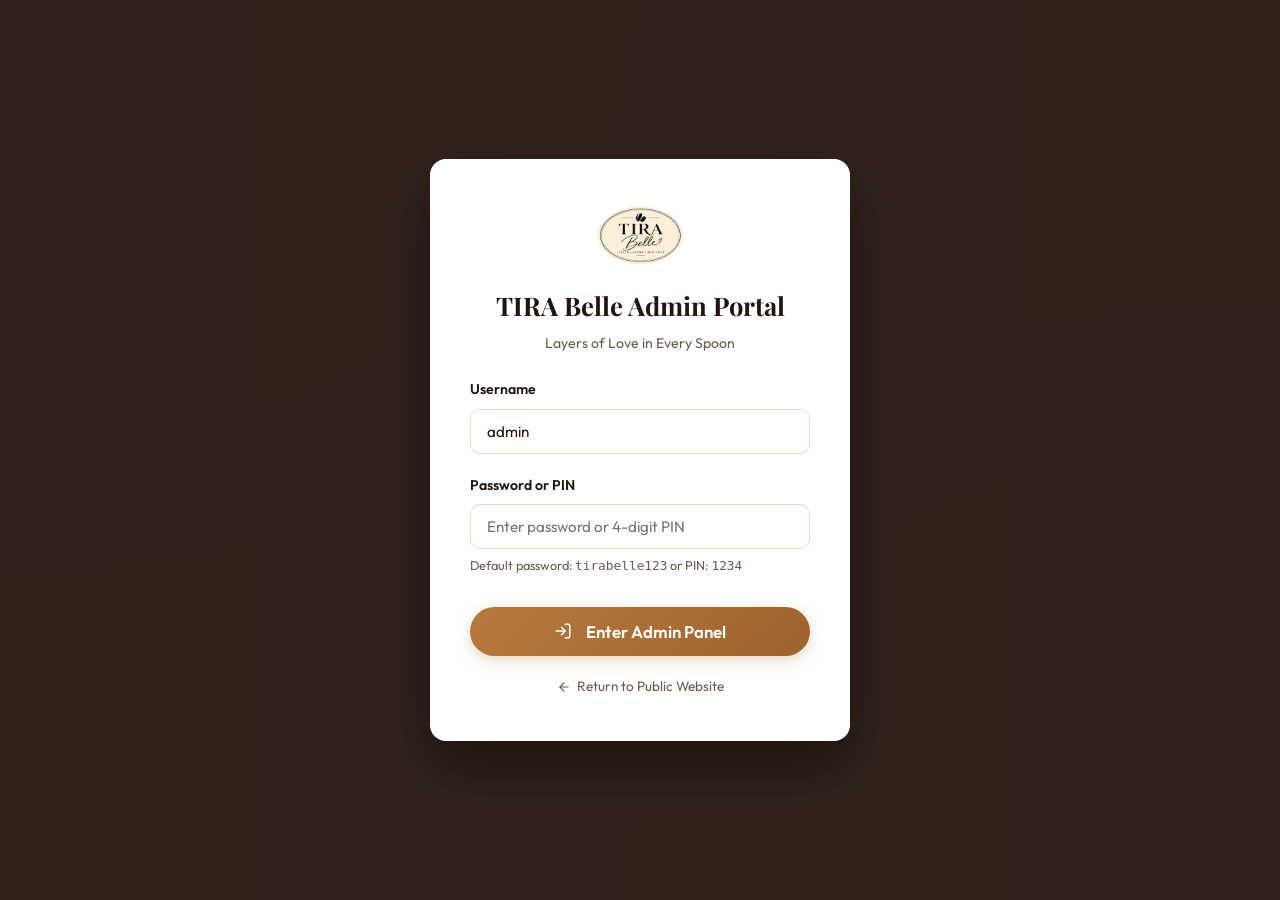
==== admin.html @ 23954e2d "feat: add Clear button to POS page with confirmation and Clear button to Loyalty Tracker" ====
<!DOCTYPE html>
<html lang="en">
<head>
    <meta charset="UTF-8">
    <meta name="viewport" content="width=device-width, initial-scale=1.0">
    <title>Admin Panel | TIRA Belle Sales & Loyalty Management</title>
    <meta name="description" content="TIRA Belle Admin Dashboard for Sales Management, Product Catalog, Customer Records, and Loyalty Rewards.">
    <meta name="robots" content="noindex, nofollow">
    <link rel="icon" type="image/png" href="assets/tira-belle-logo.png">
    <link rel="apple-touch-icon" href="assets/icon-192.png">
    <link rel="manifest" href="manifest.json">
    <meta name="theme-color" content="#24140e">
    <meta name="apple-mobile-web-app-capable" content="yes">
    <meta name="apple-mobile-web-app-status-bar-style" content="black-translucent">
    <meta name="apple-mobile-web-app-title" content="TIRA Belle Admin">
    <link rel="stylesheet" href="css/style.css">
    <style>
        /* Admin specific custom helpers */
        .login-overlay {
            position: fixed;
            top: 0; left: 0; right: 0; bottom: 0;
            background: rgba(36, 20, 14, 0.94);
            z-index: 2000;
            display: flex;
            align-items: center;
            justify-content: center;
            padding: 20px;
        }
        .login-box {
            background: #fff;
            border-radius: var(--radius-lg);
            padding: 40px;
            width: 100%;
            max-width: 420px;
            box-shadow: 0 25px 60px rgba(0,0,0,0.4);
            text-align: center;
        }
        .login-logo {
            height: 70px;
            margin: 0 auto 16px;
        }
        .pos-cart-badge {
            background: var(--color-caramel);
            color: #fff;
            padding: 2px 8px;
            border-radius: var(--radius-pill);
            font-size: 0.75rem;
            margin-left: 6px;
        }
    </style>
</head>
<body>

    <!-- Admin Authentication Gate -->
    <div id="adminLoginModal" class="login-overlay">
        <div class="login-box">
            <img src="assets/tira-belle-logo.png" alt="TIRA Belle" class="login-logo" data-brand="logo" id="adminLoginLogo">
            <h2 style="font-family: var(--font-heading); color: var(--color-espresso); font-size: 1.6rem; margin-bottom: 6px;">
                <span data-brand="name">TIRA Belle</span> Admin Portal
            </h2>
            <p style="color: var(--color-text-muted); font-size: 0.88rem; margin-bottom: 24px;" data-brand="slogan">
                Secure sales, products, and loyalty administration
            </p>

            <form id="loginForm" onsubmit="event.preventDefault(); window.handleAdminLogin();">
                <div class="form-group" style="text-align: left;">
                    <label class="form-label" for="loginUsername">Username</label>
                    <input type="text" id="loginUsername" class="form-input" value="admin" required autocomplete="username">
                </div>
                <div class="form-group" style="text-align: left;">
                    <label class="form-label" for="loginPassword">Password or PIN</label>
                    <input type="password" id="loginPassword" class="form-input" placeholder="Enter password or 4-digit PIN" required autocomplete="current-password">
                    <div class="form-help">Default password: <code>tirabelle123</code> or PIN: <code>1234</code></div>
                </div>
                <button type="submit" class="btn btn-caramel btn-lg" style="width: 100%; margin-top: 10px;">
                    <i data-lucide="log-in" data-size="18"></i>
                    <span>Enter Admin Panel</span>
                </button>
            </form>
            <div style="margin-top: 20px;">
                <a href="index.html" style="font-size: 0.85rem; color: var(--color-text-muted); display: inline-flex; align-items: center; gap: 6px;">
                    <i data-lucide="arrow-left" data-size="14"></i>
                    <span>Return to Public Website</span>
                </a>
            </div>
        </div>
    </div>

    <!-- Main Admin Layout (Revealed upon authentication) -->
    <div class="admin-mobile-header" id="adminMobileHeader" style="display: none;">
        <div style="display: flex; align-items: center; gap: 10px;">
            <img src="assets/tira-belle-logo.png" alt="TIRA Belle" style="height: 32px;" data-brand="logo" id="adminMobileLogo">
            <span class="brand-title"><span data-brand="name">TIRA Belle</span> Admin</span>
        </div>
        <button type="button" class="btn btn-outline btn-sm" id="adminSidebarToggle" onclick="toggleAdminMobileNav()" aria-label="Toggle navigation menu" style="color: #fff; border-color: rgba(255,255,255,0.3);">
            <i data-lucide="menu" data-size="18"></i>
            <span>Menu</span>
        </button>
    </div>
    <div class="admin-sidebar-backdrop" id="adminSidebarBackdrop" onclick="closeAdminMobileNav()"></div>

    <div class="admin-layout" id="adminMainLayout" style="display: none;">

        <!-- Sidebar Navigation -->
        <aside class="admin-sidebar" id="adminSidebar">
            <div class="admin-brand">
                <div class="admin-brand-main">
                    <img src="assets/tira-belle-logo.png" alt="TIRA Belle Logo" class="admin-brand-logo" data-brand="logo" id="adminSidebarLogo">
                    <div class="admin-brand-info">
                        <h2 data-brand="name" id="adminSidebarBizName">TIRA Belle</h2>
                        <span>Admin Control</span>
                    </div>
                </div>
                <button type="button" class="sidebar-collapse-btn" id="sidebarCollapseBtn" onclick="toggleSidebarCollapse()" title="Collapse Sidebar" aria-label="Toggle compact sidebar">
                    <i data-lucide="chevron-left" data-size="16"></i>
                </button>
            </div>

            <nav class="admin-nav">
                <button class="admin-nav-item active" onclick="switchAdminSection('dashboard')" title="Dashboard" data-title="Dashboard">
                    <i data-lucide="layout-dashboard" class="nav-icon"></i>
                    <span>Dashboard</span>
                </button>
                <button class="admin-nav-item" onclick="switchAdminSection('pos')" title="New Sale (POS)" data-title="New Sale (POS)">
                    <i data-lucide="shopping-cart" class="nav-icon"></i>
                    <span>New Sale (POS)</span>
                </button>
                <button class="admin-nav-item" onclick="switchAdminSection('products')" title="Products" data-title="Products">
                    <i data-lucide="package" class="nav-icon"></i>
                    <span>Products</span>
                </button>
                <button class="admin-nav-item" onclick="switchAdminSection('customers')" title="Customer Details" data-title="Customer Details">
                    <i data-lucide="users" class="nav-icon"></i>
                    <span>Customer Details</span>
                </button>
                <button class="admin-nav-item" onclick="switchAdminSection('loyalty')" title="Loyalty Tracker" data-title="Loyalty Tracker">
                    <i data-lucide="award" class="nav-icon"></i>
                    <span>Loyalty Tracker</span>
                </button>
                <button class="admin-nav-item" onclick="switchAdminSection('qr')" title="Counter Standee" data-title="Counter Standee">
                    <i data-lucide="qr-code" class="nav-icon"></i>
                    <span>Counter Standee</span>
                </button>
                <button class="admin-nav-item" onclick="switchAdminSection('settings')" title="Settings" data-title="Settings">
                    <i data-lucide="settings" class="nav-icon"></i>
                    <span>Settings</span>
                </button>
            </nav>

            <div class="admin-sidebar-footer">
                <a href="index.html" target="_blank" class="admin-nav-item" style="font-size: 0.85rem;" title="View Storefront" data-title="View Storefront">
                    <i data-lucide="external-link" class="nav-icon"></i>
                    <span>View Storefront</span>
                </a>
                <button class="admin-nav-item" onclick="logoutAdmin()" style="color: #e74c3c;" title="Sign Out" data-title="Sign Out">
                    <i data-lucide="log-out" class="nav-icon"></i>
                    <span>Sign Out</span>
                </button>
            </div>
        </aside>

        <!-- Main Content Area -->
        <main class="admin-main">

            <!-- SECTION 1: DASHBOARD -->
            <section id="sec-dashboard" class="admin-section active">
                <div class="admin-topbar">
                    <div>
                        <h1 class="admin-page-title">Daily Sales & Performance</h1>
                        <p class="admin-page-subtitle">Real-time revenue, product-wise sales, and loyalty redemptions</p>
                    </div>
                    <div class="admin-top-actions">
                        <select id="dashboardDateFilter" class="form-select" onchange="loadDashboardMetrics()" style="width: auto;">
                            <option value="today">Today's Sales</option>
                            <option value="yesterday">Yesterday</option>
                            <option value="all">All Time Sales</option>
                        </select>
                        <button class="btn btn-caramel btn-sm" onclick="switchAdminSection('pos')">
                            <i data-lucide="plus" data-size="16"></i>
                            <span>Record New Sale</span>
                        </button>
                    </div>
                </div>

                <!-- Metrics Grid -->
                <div class="metrics-grid">
                    <div class="metric-card">
                        <div class="metric-header">
                            <span class="metric-title">Total Sales Revenue</span>
                            <span class="metric-icon"><i data-lucide="chart-no-axes-combined" data-size="20"></i></span>
                        </div>
                        <div class="metric-value" id="dashTotalRevenue">₹0</div>
                        <div class="metric-sub" id="dashTxnCount">0 completed transactions</div>
                    </div>

                    <div class="metric-card cash">
                        <div class="metric-header">
                            <span class="metric-title">Cash Collection</span>
                            <span class="metric-icon"><i data-lucide="banknote" data-size="20"></i></span>
                        </div>
                        <div class="metric-value" id="dashCashCollection">₹0</div>
                        <div class="metric-sub">Physical cash in drawer</div>
                    </div>

                    <div class="metric-card online">
                        <div class="metric-header">
                            <span class="metric-title">Online Collection</span>
                            <span class="metric-icon"><i data-lucide="credit-card" data-size="20"></i></span>
                        </div>
                        <div class="metric-value" id="dashOnlineCollection">₹0</div>
                        <div class="metric-sub">UPI, QR & Card payments</div>
                    </div>

                    <div class="metric-card">
                        <div class="metric-header">
                            <span class="metric-title">Total Cups Sold</span>
                            <span class="metric-icon"><i data-lucide="coffee" data-size="20"></i></span>
                        </div>
                        <div class="metric-value" id="dashTotalPaidCups">0</div>
                        <div class="metric-sub">Eligible paid tiramisu cups</div>
                    </div>

                    <div class="metric-card rewards">
                        <div class="metric-header">
                            <span class="metric-title">Rewards Claimed</span>
                            <span class="metric-icon"><i data-lucide="gift" data-size="20"></i></span>
                        </div>
                        <div class="metric-value" id="dashRewardsClaimed">0</div>
                        <div class="metric-sub">Free 150g cups redeemed</div>
                    </div>
                </div>

                <!-- Product-wise Sales Summary Card -->
                <div class="card">
                    <div class="card-title">
                        <span>Product-Wise Sales Quantities & Revenue</span>
                        <span class="counter-tag" id="dashProductSummaryTag">Today</span>
                    </div>
                    <div class="table-responsive">
                        <table class="data-table">
                            <thead>
                                <tr>
                                    <th>Product Name</th>
                                    <th>Cup Size</th>
                                    <th>Unit Price</th>
                                    <th>Cups Sold</th>
                                    <th>Total Revenue</th>
                                </tr>
                            </thead>
                            <tbody id="dashProductSummaryTbody">
                                <!-- Populated dynamically -->
                            </tbody>
                        </table>
                    </div>
                </div>

                <!-- Recent Transactions Card -->
                <div class="card">
                    <div class="card-title">
                        <span>Recent Sales Transactions</span>
                        <button class="btn btn-outline btn-sm" onclick="switchAdminSection('customers')">
                            <span>View All Transactions</span>
                            <i data-lucide="arrow-right" data-size="14"></i>
                        </button>
                    </div>
                    <div class="table-responsive">
                        <table class="data-table">
                            <thead>
                                <tr>
                                    <th>Receipt ID</th>
                                    <th>Date & Time</th>
                                    <th>Customer</th>
                                    <th>Items Purchased</th>
                                    <th>Paid Cups</th>
                                    <th>Amount</th>
                                    <th>Payment</th>
                                    <th>Actions</th>
                                </tr>
                            </thead>
                            <tbody id="dashRecentSalesTbody">
                                <!-- Populated dynamically -->
                            </tbody>
                        </table>
                    </div>
                </div>
            </section>

            <!-- SECTION 2: POS / RECORD SALE -->
            <section id="sec-pos" class="admin-section">
                <div class="admin-topbar">
                    <div>
                        <h1 class="admin-page-title">Point of Sale (POS Register)</h1>
                        <p class="admin-page-subtitle">Select products, enter customer details, and save the sale</p>
                    </div>
                    <button class="btn btn-outline btn-sm" onclick="resetNewSale()" title="Clear all cart items and customer details">
                        <i data-lucide="rotate-ccw" data-size="14"></i>
                        <span>Clear Sale</span>
                    </button>
                </div>

                <div class="pos-grid">
                    <!-- Products Catalog Grid -->
                    <div>
                        <h3 style="font-family: var(--font-heading); font-size: 1.25rem; color: var(--color-espresso); margin-bottom: 14px;">
                            Select Tiramisu Cups
                        </h3>
                        <div class="pos-catalog" id="posProductCatalog">
                            <!-- Populated with active products -->
                        </div>
                    </div>

                    <!-- Cart and Checkout Panel -->
                    <div class="pos-cart-panel">
                        <h3 style="font-family: var(--font-heading); font-size: 1.25rem; color: var(--color-espresso); margin-bottom: 16px; display: flex; align-items: center; justify-content: space-between;">
                            <span>Current Order</span>
                            <div style="display: flex; align-items: center; gap: 8px;">
                                <span class="pos-cart-badge" id="cartBadgeCount">0 items</span>
                                <button type="button" class="btn btn-outline btn-sm" id="btnPosResetSaleHeader" onclick="resetNewSale()" title="Clear sale and reset all fields" style="padding: 3px 8px; font-size: 0.78rem; height: auto;">
                                    <i data-lucide="rotate-ccw" data-size="12"></i>
                                    <span>Clear</span>
                                </button>
                            </div>
                        </h3>

                        <!-- Cart Items List -->
                        <div class="cart-items-list" id="cartItemsList">
                            <div style="text-align: center; padding: 30px 10px; color: var(--color-text-muted); font-size: 0.9rem;">
                                <i data-lucide="shopping-cart" data-size="32" style="margin-bottom: 8px; color: var(--color-caramel);"></i>
                                <div>Cart is empty. Select products on the left to start an order.</div>
                            </div>
                        </div>

                        <!-- Cart Totals -->
                        <div class="cart-total-box">
                            <div class="cart-total-row">
                                <span>Subtotal</span>
                                <span id="cartSubtotal">₹0</span>
                            </div>
                            <div class="cart-total-row">
                                <span>Eligible Paid Cups</span>
                                <span id="cartEligibleCups">0 cups</span>
                            </div>
                            <div class="cart-total-row grand">
                                <span>Total Payable</span>
                                <span id="cartGrandTotal">₹0</span>
                            </div>
                        </div>

                        <!-- Customer Details Input -->
                        <div class="form-group customer-suggest-wrapper">
                            <label class="form-label" for="posCustomerPhone">Customer Phone Number <span style="color: #e74c3c;">*</span></label>
                            <input type="tel" id="posCustomerPhone" class="form-input" placeholder="e.g. 9876543210" oninput="handlePosPhoneInput(this.value)">
                            <div class="form-help">Primary identifier used to track loyalty points automatically</div>
                            
                            <!-- Returning customer quick dropdown -->
                            <div id="posCustomerSuggestions" class="customer-suggest-dropdown"></div>
                        </div>

                        <div class="form-group">
                            <label class="form-label" for="posCustomerName">Customer Name (Optional)</label>
                            <input type="text" id="posCustomerName" class="form-input" placeholder="e.g. Jay">
                        </div>

                        <!-- Smart Loyalty Alert Banner -->
                        <div id="posLoyaltyAlert" class="pos-loyalty-banner">
                            <div style="display: flex; align-items: center; gap: 10px; margin-bottom: 8px;">
                                <i data-lucide="award" data-size="22" style="color: #b7793d;"></i>
                                <div>
                                    <strong style="color: #935116; font-size: 0.92rem;" id="posLoyaltyAlertTitle">Loyalty Reward Eligible!</strong>
                                    <div style="font-size: 0.82rem; color: #784212;" id="posLoyaltyAlertDesc">Customer has 5 stamps and can claim 1 Free 150g Cup.</div>
                                </div>
                            </div>
                            <label style="display: flex; align-items: center; gap: 8px; font-size: 0.88rem; font-weight: 700; color: #27ae60; cursor: pointer;">
                                <input type="checkbox" id="posRedeemRewardCheckbox" onchange="toggleRewardInOrder(this.checked)">
                                <span>Redeem 1 Free 150g Tiramisu with this order (₹0)</span>
                            </label>
                        </div>

                        <!-- Payment Mode Selector -->
                        <div class="form-group">
                            <label class="form-label">Payment Mode <span style="color: #e74c3c;">*</span></label>
                            <div class="payment-selector">
                                <div class="payment-option active" id="payModeCash" onclick="setPosPaymentMode('Cash')">
                                    <i data-lucide="banknote" data-size="18"></i>
                                    <span>Cash</span>
                                </div>
                                <div class="payment-option" id="payModeOnline" onclick="setPosPaymentMode('Online')">
                                    <i data-lucide="qr-code" data-size="18"></i>
                                    <span>Online (UPI / QR)</span>
                                </div>
                            </div>
                        </div>

                        <div class="form-group">
                            <label class="form-label" for="posSaleNotes">Order Notes (Optional)</label>
                            <input type="text" id="posSaleNotes" class="form-input" placeholder="e.g. Extra cocoa, birthday gift">
                        </div>

                        <div style="display: flex; gap: 10px; margin-top: 10px;">
                            <button type="button" class="btn btn-outline" style="flex: 1;" onclick="resetNewSale()" title="Clear cart and customer details">
                                <i data-lucide="rotate-ccw" data-size="16"></i>
                                <span>Clear</span>
                            </button>
                            <button class="btn btn-caramel btn-lg" style="flex: 2.5;" onclick="submitPosSale()" id="btnSaveSale">
                                <i data-lucide="circle-check" data-size="18"></i>
                                <span>Save Sale & Generate Receipt</span>
                            </button>
                        </div>
                    </div>
                </div>
            </section>

            <!-- SECTION 3: PRODUCT MANAGEMENT -->
            <section id="sec-products" class="admin-section">
                <div class="admin-topbar">
                    <div>
                        <h1 class="admin-page-title">Product Catalog Management</h1>
                        <p class="admin-page-subtitle">Add, edit, adjust prices, and toggle products on the public website</p>
                    </div>
                    <button class="btn btn-caramel btn-sm" onclick="openProductModal()">
                        <i data-lucide="plus" data-size="16"></i>
                        <span>Add New Product</span>
                    </button>
                </div>

                <div class="card">
                    <div class="table-responsive">
                        <table class="data-table">
                            <thead>
                                <tr>
                                    <th>Image</th>
                                    <th>Product Name</th>
                                    <th>Weight</th>
                                    <th>Price (₹)</th>
                                    <th>Counts Towards Loyalty</th>
                                    <th>Status</th>
                                    <th>Actions</th>
                                </tr>
                            </thead>
                            <tbody id="adminProductsTableTbody">
                                <!-- Populated dynamically -->
                            </tbody>
                        </table>
                    </div>
                </div>
            </section>

            <!-- SECTION 4: CUSTOMER DETAILS -->
            <section id="sec-customers" class="admin-section">
                <div class="admin-topbar">
                    <div>
                        <h1 class="admin-page-title">Customer Records & Purchase Histories</h1>
                        <p class="admin-page-subtitle">View all registered customers, lifetime spend, visits, and transaction logs</p>
                    </div>
                    <div class="admin-top-actions">
                        <input type="text" id="customerSearchInput" class="form-input" placeholder="Search by name or phone..." style="width: 260px;" oninput="renderCustomersTable()">
                        <button class="btn btn-outline btn-sm" onclick="exportCustomersCSV()">
                            <i data-lucide="download" data-size="16"></i>
                            <span>Export CSV</span>
                        </button>
                    </div>
                </div>

                <!-- Customer Filter Toolbar -->
                <div class="customer-filter-bar" id="customerFilterBar">
                    <span class="customer-filter-label">
                        <i data-lucide="filter" data-size="14"></i>
                        <span>Filter By:</span>
                    </span>
                    <div class="filter-chip-group">
                        <button type="button" class="filter-chip active" id="chipFilterAll" onclick="setCustomerFilter('all')">
                            <span>All Customers</span>
                            <span class="chip-badge" id="countFilterAll">0</span>
                        </button>
                        <button type="button" class="filter-chip" id="chipFilterCash" onclick="setCustomerFilter('cash')">
                            <i data-lucide="banknote" data-size="14"></i>
                            <span>Cash</span>
                            <span class="chip-badge" id="countFilterCash">0</span>
                        </button>
                        <button type="button" class="filter-chip" id="chipFilterOnline" onclick="setCustomerFilter('online')">
                            <i data-lucide="qr-code" data-size="14"></i>
                            <span>Online</span>
                            <span class="chip-badge" id="countFilterOnline">0</span>
                        </button>
                        <button type="button" class="filter-chip" id="chipFilter150g" onclick="setCustomerFilter('150g')">
                            <i data-lucide="coffee" data-size="14"></i>
                            <span>150 g</span>
                            <span class="chip-badge" id="countFilter150g">0</span>
                        </button>
                        <button type="button" class="filter-chip" id="chipFilter350g" onclick="setCustomerFilter('350g')">
                            <i data-lucide="layers" data-size="14"></i>
                            <span>350 g</span>
                            <span class="chip-badge" id="countFilter350g">0</span>
                        </button>
                        <button type="button" class="filter-chip" id="chipFilterClaimed" onclick="setCustomerFilter('claimed')">
                            <i data-lucide="gift" data-size="14"></i>
                            <span>Offer Claimed</span>
                            <span class="chip-badge" id="countFilterClaimed">0</span>
                        </button>
                    </div>
                    <button type="button" class="filter-chip-reset" id="resetCustomerFilterBtn" onclick="setCustomerFilter('all')" style="display: none;">
                        <i data-lucide="rotate-ccw" data-size="12"></i>
                        <span>Reset Filters</span>
                    </button>
                </div>

                <div class="card">
                    <div class="table-responsive">
                        <table class="data-table">
                            <thead>
                                <tr>
                                    <th>Customer Name</th>
                                    <th>Phone Number</th>
                                    <th>Total Cups</th>
                                    <th>Purchases</th>
                                    <th>Total Spent</th>
                                    <th>Loyalty Progress</th>
                                    <th>Rewards Claimed</th>
                                    <th>Actions</th>
                                </tr>
                            </thead>
                            <tbody id="adminCustomersTableTbody">
                                <!-- Populated dynamically -->
                            </tbody>
                        </table>
                    </div>
                </div>
            </section>

            <!-- SECTION 5: CUSTOMER LOYALTY TRACKER (ADMIN) -->
            <section id="sec-loyalty" class="admin-section">
                <div class="admin-topbar">
                    <div>
                        <h1 class="admin-page-title">Customer Loyalty & Reward Redemption</h1>
                        <p class="admin-page-subtitle">Check customer stamps and record free 150g tiramisu redemptions</p>
                    </div>
                </div>

                <div class="card">
                    <h3 style="font-family: var(--font-heading); margin-bottom: 16px;">Search Customer Loyalty</h3>
                    <div style="display: flex; gap: 12px; max-width: 600px; margin-bottom: 24px;">
                        <input type="text" id="adminLoyaltySearchInput" class="form-input" placeholder="Enter customer phone or name (e.g. 9876543210 or Jay)" onkeydown="if(event.key==='Enter') adminTrackLoyalty()">
                        <button class="btn btn-caramel" onclick="adminTrackLoyalty()">
                            <i data-lucide="search" data-size="16"></i>
                            <span>Track</span>
                        </button>
                        <button type="button" class="btn btn-outline" id="adminLoyaltyClearBtn" onclick="adminClearLoyaltyTracker()" title="Clear search and results">
                            <i data-lucide="rotate-ccw" data-size="16"></i>
                            <span>Clear</span>
                        </button>
                    </div>

                    <!-- Admin Loyalty Result Card -->
                    <div id="adminLoyaltyResult" style="display: none; background: var(--color-bg); border-radius: var(--radius-md); padding: 24px; border: 1.5px solid var(--color-border);">
                        
                        <div style="display: flex; justify-content: space-between; align-items: flex-start; flex-wrap: wrap; gap: 16px; margin-bottom: 20px;">
                            <div>
                                <h2 style="font-family: var(--font-heading); color: var(--color-espresso); font-size: 1.6rem;" id="admResCustName">Jay</h2>
                                <div style="color: var(--color-text-muted); font-size: 0.95rem;" id="admResCustPhone">Phone: 9876543210</div>
                            </div>
                            <div id="admResRedeemAction">
                                <!-- Dynamic Redeem Button -->
                            </div>
                        </div>

                        <!-- Status Alert Box -->
                        <div id="admResStatusBox" class="loyalty-status-banner" style="margin-bottom: 20px;">
                            <div class="status-icon-box" id="admResIcon"><i data-lucide="coffee"></i></div>
                            <div class="status-details">
                                <h3 id="admResTitle">Status</h3>
                                <p id="admResDesc">Description</p>
                            </div>
                        </div>

                        <!-- 5 Stamps Visual -->
                        <div class="stamp-grid-large" id="admResStampsGrid"></div>

                        <!-- Stats Row -->
                        <div class="stats-tiles" style="margin-bottom: 24px;">
                            <div class="stat-tile">
                                <div class="stat-tile-val" id="admResTotalCups">0</div>
                                <div class="stat-tile-label">Total Cups Bought</div>
                            </div>
                            <div class="stat-tile">
                                <div class="stat-tile-val" id="admResCompletedPurchases">0</div>
                                <div class="stat-tile-label">Completed Purchases</div>
                            </div>
                            <div class="stat-tile">
                                <div class="stat-tile-val" id="admResNeededCups">0</div>
                                <div class="stat-tile-label">Cups Needed</div>
                            </div>
                            <div class="stat-tile">
                                <div class="stat-tile-val" id="admResClaimedCount">0</div>
                                <div class="stat-tile-label">Total Rewards Claimed</div>
                            </div>
                        </div>

                        <!-- Redemption History Table -->
                        <div style="margin-top: 24px;">
                            <h4 style="font-size: 1rem; font-weight: 700; margin-bottom: 10px;">Reward Redemption History</h4>
                            <div id="admResRedemptionsList"></div>
                        </div>
                    </div>
                </div>

                <!-- Global Redemptions Audit Log -->
                <div class="card">
                    <div class="card-title">All Completed Loyalty Redemptions</div>
                    <div class="table-responsive">
                        <table class="data-table">
                            <thead>
                                <tr>
                                    <th>Redemption ID</th>
                                    <th>Date & Time</th>
                                    <th>Customer Name</th>
                                    <th>Customer Phone</th>
                                    <th>Reward Item</th>
                                    <th>Authorized Staff</th>
                                    <th>Notes</th>
                                </tr>
                            </thead>
                            <tbody id="adminAllRedemptionsTbody">
                                <!-- Populated dynamically -->
                            </tbody>
                        </table>
                    </div>
                </div>
            </section>

            <!-- SECTION 6: COUNTER QR STANDEE -->
            <section id="sec-qr" class="admin-section">
                <div class="admin-topbar">
                    <div>
                        <h1 class="admin-page-title">Counter Display & QR Code Standee</h1>
                        <p class="admin-page-subtitle">Print and place this standee at your billing counter for customers to track their rewards</p>
                    </div>
                    <button class="btn btn-caramel btn-sm" onclick="printStandee()">
                        <i data-lucide="printer" data-size="16"></i>
                        <span>Print Counter Standee</span>
                    </button>
                </div>

                <div class="standee-preview printable-area" id="standeePrintArea">
                    <img src="assets/tira-belle-logo.png" alt="TIRA Belle" class="standee-logo" data-brand="logo" id="standeeLogoImg">
                    <div class="standee-tagline" data-brand="tagline" id="standeeTaglineText">Little Layers • Big Love</div>
                    
                    <h2 class="standee-offer-title" id="standeeOfferTitle">
                        Buy 5 Tiramisu Cups,<br>Get 1 Free 150g Cup!
                    </h2>
                    <p class="standee-offer-sub" data-brand="slogan" id="standeeSloganText">
                        Handcrafted with Italian Mascarpone &amp; Belgian Cocoa
                    </p>

                    <!-- QR Code Target Canvas -->
                    <div class="standee-qr-box">
                        <div id="standeeQrContainer"></div>
                    </div>

                    <div class="standee-instructions">
                        <i data-lucide="smartphone" data-size="18"></i>
                        <span>Scan with phone camera to track your loyalty progress instantly!</span>
                    </div>
                    <div style="font-size: 0.8rem; color: var(--color-text-light);" id="standeeFooterContact" data-brand="contact-summary">
                        Counter Service: Yash Chauhan &amp; Tejas Chauhan • WhatsApp: 9373484198 / 8484870543
                    </div>
                </div>
            </section>

            <!-- SECTION 7: SETTINGS -->
            <section id="sec-settings" class="admin-section">
                <div class="admin-topbar">
                    <div>
                        <h1 class="admin-page-title">Store & Program Settings</h1>
                        <p class="admin-page-subtitle">Configure business details, loyalty threshold, credentials, and backups</p>
                    </div>
                </div>

                <div class="settings-grid">
                    <!-- Business Info -->
                    <div class="card">
                        <div class="card-title">Business Information &amp; Branding</div>
                        <form id="settingsBusinessForm" onsubmit="event.preventDefault(); saveBusinessSettings();">
                            
                            <!-- Business Logo Uploader & Preview -->
                            <div class="logo-setting-section" style="background: var(--color-bg); border: 1.5px dashed var(--color-border); border-radius: var(--radius-md); padding: 18px; margin-bottom: 22px;">
                                <label class="form-label" style="font-weight: 700; display: flex; align-items: center; gap: 8px;">
                                    <i data-lucide="image" data-size="16" style="color: var(--color-caramel);"></i>
                                    <span>Business Logo</span>
                                </label>
                                
                                <div style="display: flex; gap: 20px; align-items: center; flex-wrap: wrap;">
                                    <!-- Logo Preview Box -->
                                    <div style="width: 100px; height: 100px; border-radius: var(--radius-md); background: #fff; border: 1px solid var(--color-border); display: flex; align-items: center; justify-content: center; overflow: hidden; padding: 6px; box-shadow: 0 2px 8px rgba(0,0,0,0.06); flex-shrink: 0;">
                                        <img id="setLogoPreview" src="assets/tira-belle-logo.png" alt="Current Logo" style="max-width: 100%; max-height: 100%; object-fit: contain;">
                                    </div>

                                    <!-- Logo Controls -->
                                    <div style="flex: 1; min-width: 220px; display: flex; flex-direction: column; gap: 10px;">
                                        <div style="display: flex; gap: 10px; flex-wrap: wrap;">
                                            <label class="btn btn-primary btn-sm" style="cursor: pointer; display: inline-flex; align-items: center; gap: 6px;">
                                                <i data-lucide="upload" data-size="14"></i>
                                                <span>Upload Logo Image</span>
                                                <input type="file" id="setLogoFileInput" accept="image/*" style="display: none;" onchange="handleLogoFileSelect(this)">
                                            </label>
                                            <button type="button" class="btn btn-outline btn-sm" onclick="resetLogoToDefault()">
                                                <i data-lucide="rotate-ccw" data-size="14"></i>
                                                <span>Reset to Default</span>
                                            </button>
                                        </div>
                                        <div class="form-group" style="margin-bottom: 0;">
                                            <input type="text" id="setLogoUrl" class="form-input" placeholder="Or enter image URL / path (e.g. assets/tira-belle-logo.png)" oninput="handleLogoUrlInput(this.value)" style="font-size: 0.85rem;">
                                        </div>
                                        <div style="font-size: 0.78rem; color: var(--color-text-muted);">
                                            Supports PNG, JPG, WebP, SVG. Changes reflect across storefront, admin sidebar, standee, and receipts.
                                        </div>
                                    </div>
                                </div>
                            </div>

                            <!-- Business Identity Details -->
                            <div style="display: grid; grid-template-columns: 1fr 1fr; gap: 14px;">
                                <div class="form-group">
                                    <label class="form-label">Business Name <span style="color: #e74c3c;">*</span></label>
                                    <input type="text" id="setBusinessName" class="form-input" required>
                                </div>
                                <div class="form-group">
                                    <label class="form-label">Tagline</label>
                                    <input type="text" id="setTagline" class="form-input" placeholder="e.g. Little Layers • Big Love">
                                </div>
                            </div>

                            <div style="display: grid; grid-template-columns: 1fr 1fr; gap: 14px;">
                                <div class="form-group">
                                    <label class="form-label">Slogan / Flavor Descriptor</label>
                                    <input type="text" id="setSlogan" class="form-input" placeholder="e.g. Layers of Love in Every Spoon">
                                </div>
                                <div class="form-group">
                                    <label class="form-label">Owner / Chef Name(s)</label>
                                    <input type="text" id="setOwnerName" class="form-input" placeholder="e.g. Yash Chauhan &amp; Tejas Chauhan">
                                </div>
                            </div>

                            <div style="display: grid; grid-template-columns: 1fr 1fr; gap: 14px;">
                                <div class="form-group">
                                    <label class="form-label">Primary WhatsApp / Phone <span style="color: #e74c3c;">*</span></label>
                                    <input type="text" id="setPhone" class="form-input" required placeholder="e.g. 9373484198">
                                </div>
                                <div class="form-group">
                                    <label class="form-label">Secondary Contact Phone</label>
                                    <input type="text" id="setPhoneSecondary" class="form-input" placeholder="e.g. 8484870543">
                                </div>
                            </div>

                            <div style="display: grid; grid-template-columns: 1fr 1fr; gap: 14px;">
                                <div class="form-group">
                                    <label class="form-label">Email Address</label>
                                    <input type="email" id="setEmail" class="form-input" placeholder="e.g. tirabelle.desserts@gmail.com">
                                </div>
                                <div class="form-group">
                                    <label class="form-label">Instagram Handle</label>
                                    <input type="text" id="setInstagram" class="form-input" placeholder="e.g. @tirabelle">
                                </div>
                            </div>

                            <div class="form-group">
                                <label class="form-label">Physical Store / Counter Address</label>
                                <input type="text" id="setAddress" class="form-input" placeholder="e.g. Physical Dessert Studio &amp; Artisan Counter, Pune">
                            </div>

                            <div style="display: grid; grid-template-columns: 1.4fr 0.6fr; gap: 14px;">
                                <div class="form-group">
                                    <label class="form-label">UPI ID (for Payments &amp; Receipts)</label>
                                    <input type="text" id="setUpiId" class="form-input" placeholder="e.g. 9373484198@upi">
                                </div>
                                <div class="form-group">
                                    <label class="form-label">Currency Symbol</label>
                                    <input type="text" id="setCurrency" class="form-input" placeholder="₹" maxlength="5">
                                </div>
                            </div>

                            <button type="submit" class="btn btn-caramel" style="width: 100%; margin-top: 10px;">
                                <i data-lucide="save" data-size="16"></i>
                                <span>Save Business Information &amp; Logo</span>
                            </button>
                        </form>
                    </div>

                    <!-- Loyalty Program Rules & Security -->
                    <div>
                        <div class="card">
                            <div class="card-title">Loyalty Program Configuration</div>
                            <form id="settingsLoyaltyForm" onsubmit="event.preventDefault(); saveLoyaltySettings();">
                                <div class="form-group">
                                    <label class="form-label">Cups Needed for Free Reward (Threshold)</label>
                                    <input type="number" id="setLoyaltyThreshold" class="form-input" min="1" max="50" required>
                                    <div class="form-help" id="setLoyaltyRuleHelp">Current rule: 5 cups earns 1 free 150g tiramisu</div>
                                </div>
                                <div class="form-group">
                                    <label class="form-label">Free Reward Item Name</label>
                                    <input type="text" id="setRewardItemName" class="form-input" required>
                                </div>
                                <button type="submit" class="btn btn-caramel">
                                    <i data-lucide="save" data-size="16"></i>
                                    <span>Update Loyalty Rules</span>
                                </button>
                            </form>
                        </div>

                        <div class="card">
                            <div class="card-title">Admin Credentials</div>
                            <form id="settingsCredentialsForm" onsubmit="event.preventDefault(); saveCredentialsSettings();">
                                <div class="form-group">
                                    <label class="form-label">Admin Username</label>
                                    <input type="text" id="setAdminUser" class="form-input" required>
                                </div>
                                <div class="form-group">
                                    <label class="form-label">New Password</label>
                                    <input type="password" id="setAdminPass" class="form-input" placeholder="Leave blank to keep unchanged">
                                </div>
                                <div class="form-group">
                                    <label class="form-label">Quick 4-Digit PIN</label>
                                    <input type="text" id="setAdminPin" class="form-input" maxlength="6">
                                </div>
                                <button type="submit" class="btn btn-primary">
                                    <i data-lucide="shield-check" data-size="16"></i>
                                    <span>Update Credentials</span>
                                </button>
                            </form>
                        </div>
                    </div>
                </div>

                <!-- Backup & Reset Section -->
                <div class="card">
                    <div class="card-title">Database Backup & Data Management</div>
                    <p style="color: var(--color-text-muted); font-size: 0.9rem; margin-bottom: 20px;">
                        All data is securely stored in your local browser storage. You can download complete JSON backups or restore previous data anytime.
                    </p>
                    <div style="display: flex; gap: 14px; flex-wrap: wrap;">
                        <button class="btn btn-outline" onclick="downloadBackup()">
                            <i data-lucide="download" data-size="16"></i>
                            <span>Export Database Backup (JSON)</span>
                        </button>
                        <label class="btn btn-outline" style="cursor: pointer; display: inline-flex; align-items: center; gap: 8px;">
                            <i data-lucide="upload" data-size="16"></i>
                            <span>Restore from Backup (JSON)</span>
                            <input type="file" id="importBackupFile" accept=".json" style="display: none;" onchange="importBackup(this)">
                        </label>
                        <button class="btn btn-outline" style="color: #c0392b; border-color: #f5b7b1;" onclick="clearAllDataExceptProducts()">
                            <i data-lucide="trash-2" data-size="16"></i>
                            <span>Clear All Data (Keep 2 Products Only)</span>
                        </button>
                        <button class="btn btn-outline" onclick="resetDemoData()">
                            <i data-lucide="refresh-cw" data-size="16"></i>
                            <span>Load Demo Sample Data</span>
                        </button>
                    </div>
                </div>
            </section>

        </main>
    </div>

    <!-- Product Modal (Add/Edit) -->
    <div id="productModal" class="modal-overlay">
        <div class="modal-card">
            <div class="modal-header">
                <h3 class="modal-title" id="productModalTitle">Add New Product</h3>
                <button class="modal-close-btn" onclick="closeProductModal()" aria-label="Close modal">
                    <i data-lucide="x" data-size="20"></i>
                </button>
            </div>
            <form id="productForm" onsubmit="event.preventDefault(); saveProductSubmit();">
                <div class="modal-body">
                    <input type="hidden" id="prodEditId">
                    <div class="form-group">
                        <label class="form-label">Product Name <span style="color: #e74c3c;">*</span></label>
                        <input type="text" id="prodName" class="form-input" placeholder="e.g. Tiramisu – 150 g" required>
                    </div>
                    <div style="display: grid; grid-template-columns: 1fr 1fr; gap: 14px;">
                        <div class="form-group">
                            <label class="form-label">Cup Size / Weight <span style="color: #e74c3c;">*</span></label>
                            <input type="text" id="prodWeight" class="form-input" placeholder="e.g. 150 g" required>
                        </div>
                        <div class="form-group">
                            <label class="form-label">Price (₹) <span style="color: #e74c3c;">*</span></label>
                            <input type="number" id="prodPrice" class="form-input" placeholder="e.g. 150" min="0" required>
                        </div>
                    </div>
                    <div class="form-group">
                        <label class="form-label">Image Path or URL</label>
                        <input type="text" id="prodImage" class="form-input" placeholder="assets/tiramisu-150g.jpg">
                    </div>
                    <div class="form-group">
                        <label class="form-label">Description</label>
                        <textarea id="prodDesc" class="form-textarea" rows="3" placeholder="Handcrafted with espresso, mascarpone, and Belgian cocoa..."></textarea>
                    </div>
                    <div class="form-group" style="display: flex; gap: 24px;">
                        <label style="display: flex; align-items: center; gap: 8px; cursor: pointer; font-size: 0.9rem;">
                            <input type="checkbox" id="prodActive" checked>
                            <span>Active (Visible on Website)</span>
                        </label>
                        <label style="display: flex; align-items: center; gap: 8px; cursor: pointer; font-size: 0.9rem;">
                            <input type="checkbox" id="prodCountsLoyalty" checked>
                            <span>Counts toward Loyalty</span>
                        </label>
                    </div>
                </div>
                <div class="modal-footer">
                    <button type="button" class="btn btn-outline" onclick="closeProductModal()">Cancel</button>
                    <button type="submit" class="btn btn-caramel">
                        <i data-lucide="save" data-size="16"></i>
                        <span>Save Product</span>
                    </button>
                </div>
            </form>
        </div>
    </div>

    <!-- Customer History Modal / Drawer -->
    <div id="customerHistoryModal" class="modal-overlay">
        <div class="modal-card" style="max-width: 680px;">
            <div class="modal-header">
                <div>
                    <h3 class="modal-title" id="custModalName">Customer History</h3>
                    <div style="font-size: 0.85rem; color: var(--color-text-muted);" id="custModalPhone">Phone: 9876543210</div>
                </div>
                <button class="modal-close-btn" onclick="closeCustomerModal()" aria-label="Close modal">
                    <i data-lucide="x" data-size="20"></i>
                </button>
            </div>
            <div class="modal-body">
                <div class="stats-tiles" style="margin-bottom: 24px;">
                    <div class="stat-tile">
                        <div class="stat-tile-val" id="custModalTotalSpend">₹0</div>
                        <div class="stat-tile-label">Total Spend</div>
                    </div>
                    <div class="stat-tile">
                        <div class="stat-tile-val" id="custModalPaidCups">0</div>
                        <div class="stat-tile-label">Total Cups</div>
                    </div>
                    <div class="stat-tile">
                        <div class="stat-tile-val" id="custModalPurchases">0</div>
                        <div class="stat-tile-label">Purchases Made</div>
                    </div>
                    <div class="stat-tile">
                        <div class="stat-tile-val" id="custModalStatus">0/5</div>
                        <div class="stat-tile-label">Loyalty Progress</div>
                    </div>
                </div>

                <h4 style="font-size: 1rem; font-weight: 700; margin-bottom: 12px; color: var(--color-espresso);">
                    All Transactions
                </h4>
                <div id="custModalTxnList" style="display: flex; flex-direction: column; gap: 10px;"></div>
            </div>
            <div class="modal-footer">
                <button type="button" class="btn btn-caramel" onclick="closeCustomerModal()">Close</button>
            </div>
        </div>
    </div>

    <!-- Printable Receipt Modal -->
    <div id="receiptModal" class="modal-overlay">
        <div class="modal-card" style="max-width: 380px;">
            <div class="modal-header">
                <h3 class="modal-title">Customer Receipt</h3>
                <button class="modal-close-btn" onclick="closeReceiptModal()" aria-label="Close modal">
                    <i data-lucide="x" data-size="20"></i>
                </button>
            </div>
            <div class="modal-body" style="padding: 16px;">
                <div class="receipt-paper printable-area" id="receiptPrintableArea">
                    <div class="receipt-header">
                        <img id="recLogo" src="assets/tira-belle-logo.png" alt="Logo" style="height: 44px; max-width: 130px; margin: 0 auto 6px; display: block; object-fit: contain;">
                        <h3 id="recBizName" data-brand="name">TIRA Belle</h3>
                        <p style="font-size: 0.75rem;" id="recTagline" data-brand="tagline">LITTLE LAYERS • BIG LOVE</p>
                        <p style="font-size: 0.72rem; color: #555;" id="recSlogan" data-brand="slogan">Handcrafted Italian Tiramisu</p>
                        <p style="font-size: 0.68rem; color: #777; margin-top: 2px;" id="recAddress" data-brand="address">Physical Dessert Studio &amp; Artisan Counter, Pune</p>
                        <p style="font-size: 0.72rem; margin-top: 6px;" id="recDate">14 Oct 2026, 02:00 PM</p>
                        <p style="font-size: 0.72rem;">Receipt: <strong id="recId">TXN-1001</strong></p>
                    </div>

                    <div style="font-size: 0.75rem; margin-bottom: 10px;">
                        <div>Customer: <strong id="recCustName">Jay</strong></div>
                        <div>Phone: <span id="recCustPhone">9876543210</span></div>
                        <div>Payment: <span id="recPayMode">Online (UPI)</span></div>
                    </div>

                    <div id="recItemsList" style="border-top: 1px dashed #aaa; padding-top: 8px;"></div>

                    <div class="receipt-total-row">
                        <span>TOTAL PAID</span>
                        <span id="recGrandTotal">₹300</span>
                    </div>

                    <div style="margin-top: 10px; background: #fdfaf5; border: 1px dashed #c59b6d; padding: 8px; border-radius: 4px; text-align: center;">
                        <div style="font-weight: bold; font-size: 0.78rem; color: #22120b;" id="recLoyaltyStatus">
                            Loyalty: 5 / 5 Cups
                        </div>
                        <div style="font-size: 0.7rem; color: #666;" id="recLoyaltyNote">
                            Eligible for 1 Free 150g Cup!
                        </div>
                    </div>

                    <div class="receipt-footer">
                        <p id="recFooterSlogan">Thank you for tasting the love in every spoon!</p>
                        <p id="recFooterContact">Owners: Yash Chauhan &amp; Tejas Chauhan • 9373484198 / 8484870543</p>
                    </div>
                </div>
            </div>
            <div class="modal-footer">
                <button class="btn btn-outline" onclick="closeReceiptModal()">Done</button>
                <button class="btn btn-caramel" onclick="printReceipt()">
                    <i data-lucide="printer" data-size="16"></i>
                    <span>Print Receipt</span>
                </button>
            </div>
        </div>
    </div>

    <!-- Toast Notifications -->
    <div id="toastContainer" class="toast-container"></div>

    <!-- Scripts -->
    <script src="js/icons.js?v=4"></script>
    <script src="js/qrcode.min.js?v=4"></script>
    <script src="js/db.js?v=4"></script>
    <script src="js/admin.js?v=4"></script>
    <script src="js/pwa.js?v=4"></script>
</body>
</html>
---- css/style.css ----
/* ==========================================================================
   TIRA Belle - Modern Artisan Brand Design System & Stylesheet
   "Little Layers • Big Love"
   ========================================================================== */

@import url('https://fonts.googleapis.com/css2?family=Outfit:wght@300;400;500;600;700;800&family=Playfair+Display:ital,wght@0,600;0,700;0,800;1,600&family=Great+Vibes&display=swap');

:root {
    /* Color Palette Inspired by Handcrafted Tiramisu & Mascarpone */
    --color-bg: #fcf8f3;
    --color-bg-alt: #f5ece0;
    --color-surface: #ffffff;
    --color-surface-translucent: rgba(255, 255, 255, 0.88);
    --color-border: #e8dbcb;
    --color-border-light: #f0e6d9;

    --color-espresso: #24140e;
    --color-espresso-light: #3c2319;
    --color-cocoa: #5a3525;
    --color-caramel: #b7793d;
    --color-caramel-light: #dfa264;
    --color-caramel-subtle: #fbf1e4;
    
    --color-text-main: #24140e;
    --color-text-muted: #6e584d;
    --color-text-light: #9c8376;
    
    --color-success: #1f7a46;
    --color-success-bg: #eaf8f0;
    --color-warning: #c26e0b;
    --color-warning-bg: #fef5ea;
    --color-danger: #bd2727;
    --color-danger-bg: #fdf0f0;
    --color-info: #1d72b8;
    --color-info-bg: #ebf5fa;
    --color-focus: rgba(183, 121, 61, 0.35);

    /* Spacing Scale (4px Increments) */
    --space-1: 4px;
    --space-2: 8px;
    --space-3: 12px;
    --space-4: 16px;
    --space-5: 20px;
    --space-6: 24px;
    --space-8: 32px;
    --space-10: 40px;
    --space-12: 48px;
    --space-16: 64px;

    /* Typography */
    --font-heading: 'Playfair Display', Georgia, serif;
    --font-sans: 'Outfit', -apple-system, BlinkMacSystemFont, 'Segoe UI', Roboto, sans-serif;
    --font-script: 'Great Vibes', cursive;

    /* Shadows & Radii */
    --shadow-sm: 0 2px 6px rgba(36, 20, 14, 0.05);
    --shadow-md: 0 8px 24px rgba(36, 20, 14, 0.08);
    --shadow-lg: 0 16px 40px rgba(36, 20, 14, 0.12);
    --shadow-glow: 0 0 30px rgba(183, 121, 61, 0.25);
    
    --radius-sm: 6px;
    --radius-md: 10px;
    --radius-lg: 16px;
    --radius-xl: 22px;
    --radius-pill: 9999px;

    --transition-fast: 0.18s cubic-bezier(0.16, 1, 0.3, 1);
    --transition-smooth: 0.3s cubic-bezier(0.16, 1, 0.3, 1);
}

/* Lucide Icons & SVG Standardization */
svg.lucide {
    display: inline-block;
    vertical-align: middle;
    flex-shrink: 0;
    stroke: currentColor;
}

.btn svg.lucide {
    margin-right: 6px;
}

.btn.btn-icon-only {
    padding: 8px;
    min-width: 38px;
    min-height: 38px;
    justify-content: center;
}

.btn.btn-icon-only svg.lucide {
    margin-right: 0;
}

/* Offline PWA Notification Banner */
.offline-notice-banner {
    background: #24140e;
    color: #dfa264;
    border-bottom: 2px solid #b7793d;
    padding: 8px 16px;
    font-size: 0.82rem;
    font-weight: 600;
    display: flex;
    align-items: center;
    justify-content: center;
    gap: 8px;
    position: sticky;
    top: 0;
    z-index: 99999;
}

/* Base Reset & Global Styles */
*, *::before, *::after {
    box-sizing: border-box;
    margin: 0;
    padding: 0;
}

html {
    scroll-behavior: smooth;
    font-size: 16px;
}

body {
    font-family: var(--font-sans);
    background-color: var(--color-bg);
    color: var(--color-text-main);
    line-height: 1.6;
    -webkit-font-smoothing: antialiased;
    background-image: 
        radial-gradient(at 0% 0%, rgba(223, 162, 100, 0.08) 0px, transparent 50%),
        radial-gradient(at 100% 100%, rgba(90, 53, 37, 0.06) 0px, transparent 50%);
    background-attachment: fixed;
    min-height: 100vh;
}

img {
    max-width: 100%;
    height: auto;
    display: block;
}

button, input, select, textarea {
    font-family: inherit;
    font-size: inherit;
    color: inherit;
}

a {
    color: inherit;
    text-decoration: none;
}

/* Container */
.container {
    width: 100%;
    max-width: 1200px;
    margin: 0 auto;
    padding: 0 24px;
}

/* ==========================================================================
   Navigation Bar
   ========================================================================== */
.navbar {
    position: sticky;
    top: 0;
    z-index: 100;
    background: rgba(252, 248, 243, 0.92);
    backdrop-filter: blur(12px);
    -webkit-backdrop-filter: blur(12px);
    border-bottom: 1px solid var(--color-border);
    transition: var(--transition-fast);
}

.navbar-container {
    display: flex;
    align-items: center;
    justify-content: space-between;
    height: 80px;
}

.nav-brand {
    display: flex;
    align-items: center;
    gap: 14px;
}

.nav-logo-img {
    height: 54px;
    width: auto;
    object-fit: contain;
    filter: drop-shadow(0 2px 4px rgba(0,0,0,0.06));
}

.nav-brand-text {
    display: flex;
    flex-direction: column;
}

.brand-title {
    font-family: var(--font-heading);
    font-size: 1.45rem;
    font-weight: 700;
    letter-spacing: 1px;
    color: var(--color-espresso);
    line-height: 1.1;
}

.brand-subtitle {
    font-size: 0.72rem;
    text-transform: uppercase;
    letter-spacing: 2px;
    color: var(--color-caramel);
    font-weight: 600;
}

.nav-links {
    display: flex;
    align-items: center;
    gap: 24px;
    list-style: none;
}

.nav-link {
    font-weight: 500;
    font-size: 0.95rem;
    color: var(--color-text-muted);
    transition: var(--transition-fast);
    position: relative;
    padding: 6px 2px;
}

.nav-link:hover, .nav-link.active {
    color: var(--color-espresso);
}

.nav-link::after {
    content: '';
    position: absolute;
    bottom: 0;
    left: 0;
    width: 0%;
    height: 2px;
    background: var(--color-caramel);
    transition: var(--transition-fast);
    border-radius: 2px;
}

.nav-link:hover::after, .nav-link.active::after {
    width: 100%;
}

.nav-actions {
    display: flex;
    align-items: center;
    gap: 12px;
}

/* Buttons */
.btn {
    display: inline-flex;
    align-items: center;
    justify-content: center;
    gap: 8px;
    padding: 10px 22px;
    border-radius: var(--radius-pill);
    font-weight: 600;
    font-size: 0.9rem;
    cursor: pointer;
    border: none;
    outline: none;
    transition: var(--transition-smooth);
    text-align: center;
}

.btn-primary {
    background: linear-gradient(135deg, var(--color-espresso) 0%, #3e2216 100%);
    color: #fff;
    box-shadow: 0 4px 12px rgba(36, 20, 14, 0.2);
}

.btn-primary:hover {
    background: linear-gradient(135deg, #381f14 0%, #4f2d1e 100%);
    transform: translateY(-2px);
    box-shadow: 0 6px 16px rgba(36, 20, 14, 0.28);
}

.btn-caramel {
    background: linear-gradient(135deg, var(--color-caramel) 0%, #9e642e 100%);
    color: #fff;
    box-shadow: 0 4px 14px rgba(183, 121, 61, 0.3);
}

.btn-caramel:hover {
    background: linear-gradient(135deg, #c78647 0%, #aa6c32 100%);
    transform: translateY(-2px);
    box-shadow: 0 6px 20px rgba(183, 121, 61, 0.4);
}

.btn-outline {
    background: transparent;
    color: var(--color-espresso);
    border: 1.5px solid var(--color-border);
}

.btn-outline:hover {
    background: var(--color-bg-alt);
    border-color: var(--color-espresso);
    transform: translateY(-2px);
}

.btn-sm {
    padding: 6px 14px;
    font-size: 0.82rem;
}

.btn-lg {
    padding: 14px 28px;
    font-size: 1.05rem;
}

.btn:active {
    transform: translateY(0);
}

/* ==========================================================================
   Hero Section
   ========================================================================== */
.hero {
    padding: 60px 0 80px;
    position: relative;
    overflow: hidden;
}

.hero-grid {
    display: grid;
    grid-template-columns: 1.15fr 0.85fr;
    gap: 48px;
    align-items: center;
}

.hero-tagline-wrapper {
    display: inline-flex;
    align-items: center;
    gap: 8px;
    background: var(--color-caramel-subtle);
    border: 1px solid rgba(183, 121, 61, 0.3);
    padding: 6px 16px;
    border-radius: var(--radius-pill);
    margin-bottom: 20px;
}

.hero-tagline-text {
    font-size: 0.82rem;
    font-weight: 700;
    text-transform: uppercase;
    letter-spacing: 2px;
    color: var(--color-caramel);
}

.hero-title {
    font-family: var(--font-heading);
    font-size: 3.4rem;
    line-height: 1.12;
    color: var(--color-espresso);
    margin-bottom: 20px;
    letter-spacing: -0.5px;
}

.hero-title span.script {
    font-family: var(--font-script);
    font-size: 4rem;
    font-weight: 400;
    color: var(--color-caramel);
    display: inline-block;
    padding-left: 6px;
}

.hero-desc {
    font-size: 1.15rem;
    color: var(--color-text-muted);
    margin-bottom: 32px;
    max-width: 560px;
    line-height: 1.7;
}

.hero-badges {
    display: flex;
    flex-wrap: wrap;
    gap: 20px;
    margin-bottom: 36px;
}

.hero-badge-item {
    display: flex;
    align-items: center;
    gap: 10px;
}

.hero-badge-icon {
    width: 38px;
    height: 38px;
    border-radius: 50%;
    background: var(--color-caramel-subtle);
    color: var(--color-caramel);
    display: flex;
    align-items: center;
    justify-content: center;
    font-size: 1.1rem;
}

.hero-badge-label {
    font-size: 0.88rem;
    font-weight: 600;
    color: var(--color-espresso);
}

.hero-cta-group {
    display: flex;
    align-items: center;
    gap: 16px;
    flex-wrap: wrap;
}

/* Hero Poster Display */
.hero-visual {
    position: relative;
}

.hero-poster-card {
    background: var(--color-surface);
    border-radius: var(--radius-lg);
    padding: 14px;
    box-shadow: var(--shadow-lg);
    border: 1px solid var(--color-border);
    position: relative;
    transform: rotate(1deg);
    transition: var(--transition-smooth);
}

.hero-poster-card:hover {
    transform: rotate(0deg) scale(1.02);
    box-shadow: 0 24px 48px rgba(36, 20, 14, 0.16);
}

.hero-poster-img {
    border-radius: calc(var(--radius-lg) - 6px);
    width: 100%;
    height: auto;
    object-fit: cover;
}

.hero-floating-card {
    position: absolute;
    bottom: -20px;
    left: -20px;
    background: rgba(255, 255, 255, 0.95);
    backdrop-filter: blur(10px);
    border: 1px solid var(--color-border);
    border-radius: var(--radius-md);
    padding: 14px 20px;
    box-shadow: var(--shadow-md);
    display: flex;
    align-items: center;
    gap: 14px;
    z-index: 2;
    animation: float 4s ease-in-out infinite;
}

@keyframes float {
    0%, 100% { transform: translateY(0); }
    50% { transform: translateY(-8px); }
}

.floating-icon {
    width: 44px;
    height: 44px;
    border-radius: 50%;
    background: linear-gradient(135deg, var(--color-caramel) 0%, #8c5324 100%);
    color: #fff;
    display: flex;
    align-items: center;
    justify-content: center;
    font-size: 1.3rem;
}

.floating-title {
    font-size: 0.95rem;
    font-weight: 700;
    color: var(--color-espresso);
}

.floating-sub {
    font-size: 0.78rem;
    color: var(--color-text-muted);
}

/* ==========================================================================
   Section Headers
   ========================================================================== */
.section-header {
    text-align: center;
    max-width: 680px;
    margin: 0 auto 52px;
}

.section-pretitle {
    font-size: 0.8rem;
    font-weight: 700;
    text-transform: uppercase;
    letter-spacing: 3px;
    color: var(--color-caramel);
    margin-bottom: 8px;
    display: block;
}

.section-title {
    font-family: var(--font-heading);
    font-size: 2.5rem;
    color: var(--color-espresso);
    line-height: 1.2;
    margin-bottom: 14px;
}

.section-desc {
    color: var(--color-text-muted);
    font-size: 1.05rem;
}

/* ==========================================================================
   Product Showcase
   ========================================================================== */
.products-section {
    padding: 80px 0;
    background: linear-gradient(180deg, transparent 0%, rgba(245, 236, 224, 0.5) 100%);
}

.products-grid {
    display: grid;
    grid-template-columns: repeat(auto-fit, minmax(320px, 1fr));
    gap: 36px;
    align-items: stretch;
}

.product-card {
    background: var(--color-surface);
    border-radius: var(--radius-lg);
    border: 1px solid var(--color-border);
    box-shadow: var(--shadow-md);
    overflow: hidden;
    display: flex;
    flex-direction: column;
    transition: var(--transition-smooth);
    position: relative;
}

.product-card:hover {
    transform: translateY(-8px);
    box-shadow: var(--shadow-lg), var(--shadow-glow);
    border-color: var(--color-caramel-light);
}

.product-media {
    position: relative;
    height: 280px;
    overflow: hidden;
    background: #000;
}

.product-media img {
    width: 100%;
    height: 100%;
    object-fit: cover;
    transition: transform 0.6s cubic-bezier(0.16, 1, 0.3, 1);
}

.product-card:hover .product-media img {
    transform: scale(1.08);
}

.product-weight-tag {
    position: absolute;
    top: 16px;
    right: 16px;
    background: rgba(36, 20, 14, 0.9);
    color: #fff;
    padding: 6px 14px;
    border-radius: var(--radius-pill);
    font-size: 0.82rem;
    font-weight: 700;
    letter-spacing: 1px;
    backdrop-filter: blur(4px);
    border: 1px solid rgba(255, 255, 255, 0.2);
}

.product-badge {
    position: absolute;
    bottom: 16px;
    left: 16px;
    background: rgba(255, 255, 255, 0.92);
    color: var(--color-caramel);
    padding: 5px 12px;
    border-radius: var(--radius-pill);
    font-size: 0.75rem;
    font-weight: 700;
    text-transform: uppercase;
    letter-spacing: 1px;
    backdrop-filter: blur(4px);
}

.product-content {
    padding: 28px;
    display: flex;
    flex-direction: column;
    flex-grow: 1;
}

.product-name {
    font-family: var(--font-heading);
    font-size: 1.55rem;
    color: var(--color-espresso);
    margin-bottom: 8px;
}

.product-desc {
    color: var(--color-text-muted);
    font-size: 0.95rem;
    line-height: 1.6;
    margin-bottom: 24px;
    flex-grow: 1;
}

.product-footer {
    display: flex;
    align-items: center;
    justify-content: space-between;
    padding-top: 18px;
    border-top: 1px solid var(--color-border-light);
}

.product-price-box {
    display: flex;
    flex-direction: column;
}

.price-label {
    font-size: 0.75rem;
    text-transform: uppercase;
    letter-spacing: 1px;
    color: var(--color-text-light);
    font-weight: 600;
}

.product-price {
    font-size: 1.85rem;
    font-weight: 800;
    color: var(--color-espresso);
    line-height: 1;
}

.counter-tag {
    display: inline-flex;
    align-items: center;
    gap: 6px;
    font-size: 0.8rem;
    color: var(--color-text-muted);
    background: var(--color-bg-alt);
    padding: 6px 12px;
    border-radius: var(--radius-pill);
    font-weight: 500;
}

/* ==========================================================================
   Taste Profile / Experience Banner
   ========================================================================== */
.experience-section {
    padding: 70px 0;
    background: var(--color-espresso);
    color: #fff;
    position: relative;
    overflow: hidden;
}

.experience-section::before {
    content: '';
    position: absolute;
    top: 0; left: 0; right: 0; bottom: 0;
    background: radial-gradient(circle at 80% 20%, rgba(223, 162, 100, 0.15), transparent 60%);
    pointer-events: none;
}

.exp-grid {
    display: grid;
    grid-template-columns: repeat(auto-fit, minmax(240px, 1fr));
    gap: 36px;
    text-align: center;
    position: relative;
    z-index: 1;
}

.exp-card {
    padding: 24px 16px;
    border-radius: var(--radius-md);
    background: rgba(255, 255, 255, 0.04);
    border: 1px solid rgba(255, 255, 255, 0.08);
    transition: var(--transition-fast);
}

.exp-card:hover {
    background: rgba(255, 255, 255, 0.08);
    transform: translateY(-4px);
}

.exp-icon {
    font-size: 2.2rem;
    margin-bottom: 14px;
    display: inline-block;
}

.exp-title {
    font-family: var(--font-heading);
    font-size: 1.25rem;
    color: var(--color-caramel-light);
    margin-bottom: 8px;
}

.exp-text {
    font-size: 0.9rem;
    color: rgba(255, 255, 255, 0.7);
    line-height: 1.5;
}

/* ==========================================================================
   Loyalty Program Highlight Section
   ========================================================================== */
.loyalty-section {
    padding: 90px 0;
    position: relative;
}

.loyalty-card-banner {
    background: linear-gradient(135deg, #fffdfa 0%, #f7ede0 100%);
    border: 2px dashed var(--color-caramel-light);
    border-radius: var(--radius-lg);
    padding: 50px;
    box-shadow: var(--shadow-lg);
    display: grid;
    grid-template-columns: 1.2fr 0.8fr;
    gap: 40px;
    align-items: center;
    position: relative;
    overflow: hidden;
}

.loyalty-stamp-card-preview {
    background: #fff;
    border-radius: var(--radius-md);
    padding: 24px;
    box-shadow: var(--shadow-md);
    border: 1px solid var(--color-border);
}

.stamp-card-header {
    display: flex;
    align-items: center;
    justify-content: space-between;
    margin-bottom: 20px;
    border-bottom: 1px solid var(--color-border-light);
    padding-bottom: 12px;
}

.stamp-card-title {
    font-family: var(--font-heading);
    font-size: 1.15rem;
    color: var(--color-espresso);
    display: flex;
    align-items: center;
    gap: 8px;
}

.stamps-row {
    display: grid;
    grid-template-columns: repeat(5, 1fr);
    gap: 10px;
    margin-bottom: 20px;
}

.stamp-slot {
    aspect-ratio: 1;
    border-radius: var(--radius-sm);
    border: 2px dashed var(--color-border);
    display: flex;
    flex-direction: column;
    align-items: center;
    justify-content: center;
    background: var(--color-bg);
    position: relative;
    transition: var(--transition-smooth);
}

.stamp-slot.stamped {
    border: 2px solid var(--color-caramel);
    background: var(--color-caramel-subtle);
    animation: stampIn 0.3s cubic-bezier(0.175, 0.885, 0.32, 1.275);
}

.stamp-slot.reward-slot {
    border-color: #27ae60;
    background: #eafaf1;
}

.stamp-slot .stamp-icon {
    font-size: 1.4rem;
}

.stamp-slot .stamp-number {
    font-size: 0.7rem;
    font-weight: 700;
    color: var(--color-text-light);
    margin-top: 2px;
}

.stamp-slot.stamped .stamp-number {
    color: var(--color-caramel);
}

@keyframes stampIn {
    0% { transform: scale(0.6) rotate(-10deg); opacity: 0; }
    100% { transform: scale(1) rotate(0deg); opacity: 1; }
}

.loyalty-steps {
    display: flex;
    flex-direction: column;
    gap: 16px;
    margin-top: 24px;
}

.step-item {
    display: flex;
    align-items: flex-start;
    gap: 14px;
}

.step-num {
    width: 28px;
    height: 28px;
    border-radius: 50%;
    background: var(--color-espresso);
    color: #fff;
    display: flex;
    align-items: center;
    justify-content: center;
    font-size: 0.85rem;
    font-weight: 700;
    flex-shrink: 0;
}

.step-text h4 {
    font-size: 0.95rem;
    color: var(--color-espresso);
    margin-bottom: 2px;
}

.step-text p {
    font-size: 0.85rem;
    color: var(--color-text-muted);
}

/* ==========================================================================
   Footer
   ========================================================================== */
.footer {
    background: var(--color-espresso);
    color: #fff;
    padding: 60px 0 30px;
    border-top: 1px solid rgba(255, 255, 255, 0.08);
}

.footer-grid {
    display: grid;
    grid-template-columns: 1.5fr 1fr 1fr;
    gap: 40px;
    margin-bottom: 40px;
}

.footer-brand-desc {
    color: rgba(255, 255, 255, 0.65);
    font-size: 0.92rem;
    margin-top: 14px;
    max-width: 320px;
    line-height: 1.6;
}

.footer-heading {
    font-family: var(--font-heading);
    font-size: 1.15rem;
    color: var(--color-caramel-light);
    margin-bottom: 18px;
}

.footer-links {
    list-style: none;
    display: flex;
    flex-direction: column;
    gap: 10px;
}

.footer-links a {
    color: rgba(255, 255, 255, 0.75);
    font-size: 0.9rem;
    transition: var(--transition-fast);
    display: inline-flex;
    align-items: center;
    gap: 8px;
}

.footer-links a:hover {
    color: #fff;
    padding-left: 4px;
}

.footer-contact-item {
    display: flex;
    align-items: center;
    gap: 10px;
    margin-bottom: 12px;
    color: rgba(255, 255, 255, 0.8);
    font-size: 0.92rem;
}

.footer-bottom {
    display: flex;
    align-items: center;
    justify-content: center;
    text-align: center;
    border-top: 1px solid rgba(255, 255, 255, 0.1);
    padding-top: 24px;
    font-size: 0.85rem;
    color: rgba(255, 255, 255, 0.5);
    flex-wrap: wrap;
    gap: 16px;
}

.footer-bottom p {
    text-align: center;
    margin: 0;
    width: 100%;
}

/* ==========================================================================
   Modals
   ========================================================================== */
.modal-overlay {
    position: fixed;
    top: 0; left: 0; right: 0; bottom: 0;
    background: rgba(36, 20, 14, 0.65);
    backdrop-filter: blur(6px);
    -webkit-backdrop-filter: blur(6px);
    z-index: 1000;
    display: flex;
    align-items: center;
    justify-content: center;
    padding: 20px;
    opacity: 0;
    pointer-events: none;
    transition: opacity 0.3s ease;
}

.modal-overlay.active {
    opacity: 1;
    pointer-events: auto;
}

.modal-card {
    background: var(--color-surface);
    border-radius: var(--radius-lg);
    box-shadow: 0 20px 60px rgba(0, 0, 0, 0.25);
    width: 100%;
    max-width: 520px;
    max-height: 90vh;
    overflow-y: auto;
    border: 1px solid var(--color-border);
    transform: scale(0.92) translateY(20px);
    transition: transform 0.3s cubic-bezier(0.16, 1, 0.3, 1);
}

.modal-overlay.active .modal-card {
    transform: scale(1) translateY(0);
}

.modal-header {
    display: flex;
    align-items: center;
    justify-content: space-between;
    padding: 22px 28px;
    border-bottom: 1px solid var(--color-border-light);
}

.modal-title {
    font-family: var(--font-heading);
    font-size: 1.4rem;
    color: var(--color-espresso);
}

.modal-close-btn {
    background: transparent;
    border: none;
    font-size: 1.4rem;
    color: var(--color-text-light);
    cursor: pointer;
    line-height: 1;
    padding: 4px;
    border-radius: 50%;
    transition: var(--transition-fast);
}

.modal-close-btn:hover {
    color: var(--color-espresso);
    background: var(--color-bg-alt);
}

.modal-body {
    padding: 28px;
}

.modal-footer {
    display: flex;
    align-items: center;
    justify-content: flex-end;
    gap: 12px;
    padding: 18px 28px;
    border-top: 1px solid var(--color-border-light);
    background: var(--color-bg);
    border-radius: 0 0 var(--radius-lg) var(--radius-lg);
}

/* Form Styles */
.form-group {
    margin-bottom: 20px;
}

.form-label {
    display: block;
    font-size: 0.88rem;
    font-weight: 600;
    color: var(--color-espresso);
    margin-bottom: 8px;
}

.form-input, .form-select, .form-textarea {
    width: 100%;
    padding: 12px 16px;
    background: #fff;
    border: 1.5px solid var(--color-border);
    border-radius: var(--radius-md);
    font-size: 0.95rem;
    color: var(--color-espresso);
    transition: var(--transition-fast);
    outline: none;
}

.form-input:focus, .form-select:focus, .form-textarea:focus {
    border-color: var(--color-caramel);
    box-shadow: 0 0 0 3px rgba(183, 121, 61, 0.15);
}

.form-help {
    font-size: 0.8rem;
    color: var(--color-text-muted);
    margin-top: 6px;
}

/* ==========================================================================
   Customer Offer Tracker (Standalone & Modal View)
   ========================================================================== */
.tracker-container {
    max-width: 680px;
    margin: 40px auto;
    padding: 0 20px;
}

.tracker-card {
    background: var(--color-surface);
    border-radius: var(--radius-lg);
    box-shadow: var(--shadow-lg);
    border: 1px solid var(--color-border);
    padding: 36px;
}

.tracker-search-box {
    display: flex;
    gap: 10px;
    margin-bottom: 28px;
}

.tracker-search-input {
    flex-grow: 1;
    padding: 14px 20px;
    border-radius: var(--radius-pill);
    border: 1.5px solid var(--color-border);
    font-size: 1.05rem;
    outline: none;
    transition: var(--transition-fast);
}

.tracker-search-input:focus {
    border-color: var(--color-caramel);
    box-shadow: 0 0 0 4px rgba(183, 121, 61, 0.15);
}

/* Tracker Results View */
.tracker-result-panel {
    display: none;
    animation: fadeIn 0.4s ease;
}

.tracker-result-panel.active {
    display: block;
}

@keyframes fadeIn {
    from { opacity: 0; transform: translateY(8px); }
    to { opacity: 1; transform: translateY(0); }
}

.customer-badge-header {
    background: var(--color-bg-alt);
    border-radius: var(--radius-md);
    padding: 20px;
    display: flex;
    align-items: center;
    justify-content: space-between;
    margin-bottom: 24px;
}

.customer-name-big {
    font-family: var(--font-heading);
    font-size: 1.6rem;
    color: var(--color-espresso);
}

.customer-phone-masked {
    font-size: 0.88rem;
    color: var(--color-text-muted);
    display: flex;
    align-items: center;
    gap: 6px;
}

.loyalty-status-banner {
    padding: 18px 24px;
    border-radius: var(--radius-md);
    display: flex;
    align-items: center;
    gap: 16px;
    margin-bottom: 24px;
}

.status-eligible {
    background: linear-gradient(135deg, #eafaf1 0%, #d4efdf 100%);
    border: 1.5px solid #27ae60;
    color: #1e8449;
}

.status-in-progress {
    background: linear-gradient(135deg, #fef9e7 0%, #fcf3cf 100%);
    border: 1.5px solid #f39c12;
    color: #b7791f;
}

.status-icon-box {
    font-size: 2rem;
    line-height: 1;
}

.status-details h3 {
    font-size: 1.15rem;
    font-weight: 700;
    margin-bottom: 2px;
}

.status-details p {
    font-size: 0.88rem;
}

/* Loyalty Stamp Grid */
.stamp-grid-large {
    display: grid;
    grid-template-columns: repeat(5, 1fr);
    gap: 14px;
    margin: 28px 0;
}

.stamp-box-large {
    aspect-ratio: 1;
    border-radius: var(--radius-md);
    border: 2px dashed var(--color-border);
    background: var(--color-bg);
    display: flex;
    flex-direction: column;
    align-items: center;
    justify-content: center;
    position: relative;
    transition: var(--transition-smooth);
}

.stamp-box-large.filled {
    background: var(--color-caramel-subtle);
    border: 2px solid var(--color-caramel);
    box-shadow: 0 4px 12px rgba(183, 121, 61, 0.2);
}

.stamp-box-large.filled-reward {
    background: #eafaf1;
    border: 2px solid #27ae60;
    box-shadow: 0 4px 12px rgba(39, 174, 96, 0.2);
}

.stamp-box-large .stamp-img {
    font-size: 2.2rem;
}

.stamp-box-large .stamp-num-badge {
    font-size: 0.75rem;
    font-weight: 800;
    margin-top: 4px;
    color: var(--color-text-light);
}

.stamp-box-large.filled .stamp-num-badge {
    color: var(--color-caramel);
}

/* Stats Row */
.stats-tiles {
    display: grid;
    grid-template-columns: repeat(3, 1fr);
    gap: 16px;
    margin-top: 24px;
}

.stat-tile {
    background: var(--color-bg);
    border-radius: var(--radius-md);
    padding: 16px;
    text-align: center;
    border: 1px solid var(--color-border-light);
}

.stat-tile-val {
    font-size: 1.7rem;
    font-weight: 800;
    color: var(--color-espresso);
    line-height: 1.1;
}

.stat-tile-label {
    font-size: 0.78rem;
    color: var(--color-text-muted);
    font-weight: 600;
    text-transform: uppercase;
    letter-spacing: 0.5px;
    margin-top: 4px;
}

/* Claim History List */
.history-section {
    margin-top: 32px;
    border-top: 1px solid var(--color-border-light);
    padding-top: 24px;
}

.history-heading {
    font-size: 1rem;
    font-weight: 700;
    color: var(--color-espresso);
    margin-bottom: 14px;
    display: flex;
    align-items: center;
    gap: 8px;
}

.history-item {
    display: flex;
    align-items: center;
    justify-content: space-between;
    padding: 12px 16px;
    background: var(--color-bg);
    border-radius: var(--radius-sm);
    margin-bottom: 8px;
    font-size: 0.88rem;
}

.history-badge {
    background: var(--color-success-bg);
    color: var(--color-success);
    font-size: 0.75rem;
    font-weight: 700;
    padding: 4px 10px;
    border-radius: var(--radius-pill);
}

/* ==========================================================================
   Admin Panel Layout
   ========================================================================== */
.admin-layout {
    display: grid;
    grid-template-columns: 260px 1fr;
    min-height: 100vh;
    background: var(--color-bg);
    transition: grid-template-columns 0.25s cubic-bezier(0.16, 1, 0.3, 1);
}

.admin-layout.sidebar-collapsed {
    grid-template-columns: 80px 1fr;
}

.admin-sidebar {
    background: var(--color-espresso);
    color: #fff;
    padding: 24px 16px;
    display: flex;
    flex-direction: column;
    border-right: 1px solid rgba(255, 255, 255, 0.08);
    position: sticky;
    top: 0;
    height: 100vh;
    overflow-y: auto;
    overflow-x: hidden;
    transition: width 0.25s cubic-bezier(0.16, 1, 0.3, 1), padding 0.25s ease;
}

.admin-brand {
    display: flex;
    align-items: center;
    justify-content: space-between;
    gap: 10px;
    padding: 0 4px 20px;
    border-bottom: 1px solid rgba(255, 255, 255, 0.1);
    margin-bottom: 24px;
    position: relative;
}

.admin-brand-main {
    display: flex;
    align-items: center;
    gap: 12px;
    overflow: hidden;
    min-width: 0;
}

.admin-brand img,
.admin-brand-logo {
    height: 42px;
    width: auto;
    filter: drop-shadow(0 2px 4px rgba(0,0,0,0.2));
    flex-shrink: 0;
    transition: transform 0.2s ease;
}

.admin-brand-info {
    overflow: hidden;
    white-space: nowrap;
    transition: opacity 0.2s ease, width 0.2s ease;
}

.admin-brand-info h2 {
    font-family: var(--font-heading);
    font-size: 1.15rem;
    line-height: 1.1;
    color: #fff;
    margin: 0;
}

.admin-brand-info span {
    font-size: 0.68rem;
    text-transform: uppercase;
    letter-spacing: 1.5px;
    color: var(--color-caramel-light);
}

/* Sidebar Collapse Toggle Button */
.sidebar-collapse-btn {
    display: inline-flex;
    align-items: center;
    justify-content: center;
    width: 28px;
    height: 28px;
    background: rgba(255, 255, 255, 0.08);
    border: 1px solid rgba(255, 255, 255, 0.12);
    border-radius: var(--radius-sm);
    color: rgba(255, 255, 255, 0.7);
    cursor: pointer;
    transition: all 0.2s ease;
    flex-shrink: 0;
    padding: 0;
}

.sidebar-collapse-btn:hover {
    background: var(--color-caramel);
    border-color: var(--color-caramel);
    color: #fff;
    transform: scale(1.05);
}

/* Collapsed Compact State */
.admin-sidebar.collapsed {
    padding: 20px 8px;
}

.admin-sidebar.collapsed .admin-brand {
    justify-content: center;
    padding: 0 0 16px;
    margin-bottom: 18px;
}

.admin-sidebar.collapsed .admin-brand-main {
    justify-content: center;
}

.admin-sidebar.collapsed .admin-brand-info {
    display: none;
}

.admin-sidebar.collapsed .sidebar-collapse-btn {
    position: absolute;
    bottom: -14px;
    left: 50%;
    transform: translateX(-50%);
    z-index: 5;
    background: var(--color-espresso);
    border-color: rgba(255, 255, 255, 0.2);
    box-shadow: 0 2px 6px rgba(0,0,0,0.4);
}

.admin-sidebar.collapsed .sidebar-collapse-btn:hover {
    background: var(--color-caramel);
    transform: translateX(-50%) scale(1.1);
}

.admin-sidebar.collapsed .admin-nav-item {
    justify-content: center;
    padding: 12px 0;
    gap: 0;
    position: relative;
}

.admin-sidebar.collapsed .admin-nav-item span {
    display: none;
}

.admin-sidebar.collapsed .admin-nav-item .nav-icon {
    margin: 0;
    width: auto;
}

/* Hover Tooltip in Collapsed Mode (Desktop) */
@media (min-width: 993px) {
    .admin-sidebar.collapsed .admin-nav-item:hover::after {
        content: attr(data-title);
        position: absolute;
        left: calc(100% + 10px);
        top: 50%;
        transform: translateY(-50%);
        background: var(--color-espresso);
        color: #fff;
        padding: 6px 12px;
        font-size: 0.8rem;
        font-weight: 600;
        border-radius: var(--radius-sm);
        white-space: nowrap;
        box-shadow: 0 4px 14px rgba(0,0,0,0.3);
        border: 1px solid rgba(255, 255, 255, 0.15);
        z-index: 1000;
        pointer-events: none;
    }
}

.admin-nav {
    display: flex;
    flex-direction: column;
    gap: 6px;
    flex-grow: 1;
}

.admin-nav-item {
    display: flex;
    align-items: center;
    gap: 12px;
    padding: 12px 16px;
    border-radius: var(--radius-md);
    color: rgba(255, 255, 255, 0.75);
    font-weight: 500;
    font-size: 0.92rem;
    cursor: pointer;
    transition: var(--transition-fast);
    border: none;
    background: transparent;
    width: 100%;
    text-align: left;
}

.admin-nav-item:hover {
    color: #fff;
    background: rgba(255, 255, 255, 0.08);
}

.admin-nav-item.active {
    color: #fff;
    background: linear-gradient(135deg, var(--color-caramel) 0%, #8c5324 100%);
    box-shadow: 0 4px 12px rgba(183, 121, 61, 0.3);
}

.admin-nav-item .nav-icon {
    font-size: 1.15rem;
    width: 24px;
    text-align: center;
}

.admin-sidebar-footer {
    padding-top: 16px;
    border-top: 1px solid rgba(255, 255, 255, 0.1);
    display: flex;
    flex-direction: column;
    gap: 8px;
}

/* Admin Main Content */
.admin-main {
    padding: 32px 40px;
    overflow-y: auto;
    max-width: 1400px;
}

.admin-topbar {
    display: flex;
    align-items: center;
    justify-content: space-between;
    margin-bottom: 32px;
    padding-bottom: 20px;
    border-bottom: 1px solid var(--color-border);
}

.admin-page-title {
    font-family: var(--font-heading);
    font-size: 2rem;
    color: var(--color-espresso);
}

.admin-page-subtitle {
    font-size: 0.9rem;
    color: var(--color-text-muted);
}

.admin-top-actions {
    display: flex;
    align-items: center;
    gap: 14px;
}

/* Metric Cards Grid */
.metrics-grid {
    display: grid;
    grid-template-columns: repeat(auto-fit, minmax(210px, 1fr));
    gap: 20px;
    margin-bottom: 32px;
}

.metric-card {
    background: var(--color-surface);
    border-radius: var(--radius-md);
    padding: 22px;
    box-shadow: var(--shadow-sm);
    border: 1px solid var(--color-border);
    display: flex;
    flex-direction: column;
    position: relative;
    overflow: hidden;
}

.metric-card::before {
    content: '';
    position: absolute;
    top: 0; left: 0; width: 4px; height: 100%;
    background: var(--color-caramel);
}

.metric-card.cash::before { background: #27ae60; }
.metric-card.online::before { background: #2980b9; }
.metric-card.rewards::before { background: #e67e22; }

.metric-header {
    display: flex;
    align-items: center;
    justify-content: space-between;
    margin-bottom: 12px;
}

.metric-title {
    font-size: 0.82rem;
    font-weight: 700;
    text-transform: uppercase;
    letter-spacing: 1px;
    color: var(--color-text-muted);
}

.metric-icon {
    font-size: 1.25rem;
    opacity: 0.8;
}

.metric-value {
    font-size: 2rem;
    font-weight: 800;
    color: var(--color-espresso);
    line-height: 1.1;
}

.metric-sub {
    font-size: 0.78rem;
    color: var(--color-text-light);
    margin-top: 6px;
}

/* Admin Panels / Sections */
.admin-section {
    display: none;
    animation: fadeIn 0.3s ease;
}

.admin-section.active {
    display: block;
}

.card {
    background: var(--color-surface);
    border-radius: var(--radius-lg);
    border: 1px solid var(--color-border);
    box-shadow: var(--shadow-sm);
    padding: 28px;
    margin-bottom: 28px;
}

.card-title {
    font-family: var(--font-heading);
    font-size: 1.35rem;
    color: var(--color-espresso);
    margin-bottom: 20px;
    display: flex;
    align-items: center;
    justify-content: space-between;
}

/* POS Sales Register Grid */
.pos-grid {
    display: grid;
    grid-template-columns: 1.3fr 1fr;
    gap: 28px;
    align-items: flex-start;
}

.pos-catalog {
    display: grid;
    grid-template-columns: repeat(auto-fill, minmax(220px, 1fr));
    gap: 18px;
}

.pos-item-card {
    background: #fff;
    border-radius: var(--radius-md);
    border: 1.5px solid var(--color-border);
    padding: 16px;
    text-align: center;
    cursor: pointer;
    transition: var(--transition-fast);
    display: flex;
    flex-direction: column;
}

.pos-item-card:hover {
    border-color: var(--color-caramel);
    transform: translateY(-3px);
    box-shadow: var(--shadow-md);
}

.pos-item-img {
    height: 120px;
    width: 100%;
    object-fit: cover;
    border-radius: var(--radius-sm);
    margin-bottom: 12px;
}

.pos-item-name {
    font-weight: 700;
    font-size: 1rem;
    color: var(--color-espresso);
    margin-bottom: 4px;
}

.pos-item-price {
    font-size: 1.25rem;
    font-weight: 800;
    color: var(--color-caramel);
    margin-bottom: 12px;
}

/* POS Cart / Checkout Panel */
.pos-cart-panel {
    background: #fff;
    border-radius: var(--radius-lg);
    border: 1px solid var(--color-border);
    box-shadow: var(--shadow-md);
    padding: 24px;
    position: sticky;
    top: 24px;
}

.cart-items-list {
    max-height: 280px;
    overflow-y: auto;
    margin-bottom: 20px;
}

.cart-item-row {
    display: flex;
    align-items: center;
    justify-content: space-between;
    padding: 10px 0;
    border-bottom: 1px solid var(--color-border-light);
}

.cart-item-title {
    font-weight: 600;
    font-size: 0.92rem;
    color: var(--color-espresso);
}

.cart-item-unit {
    font-size: 0.78rem;
    color: var(--color-text-light);
}

.cart-qty-ctrl {
    display: flex;
    align-items: center;
    gap: 8px;
}

.qty-btn {
    width: 26px;
    height: 26px;
    border-radius: 50%;
    border: 1px solid var(--color-border);
    background: var(--color-bg);
    cursor: pointer;
    display: flex;
    align-items: center;
    justify-content: center;
    font-size: 0.9rem;
    font-weight: bold;
}

.qty-btn:hover {
    background: var(--color-caramel-subtle);
    border-color: var(--color-caramel);
}

.cart-total-box {
    background: var(--color-bg);
    border-radius: var(--radius-md);
    padding: 16px;
    margin-bottom: 20px;
}

.cart-total-row {
    display: flex;
    justify-content: space-between;
    font-size: 0.9rem;
    margin-bottom: 6px;
}

.cart-total-row.grand {
    font-size: 1.3rem;
    font-weight: 800;
    color: var(--color-espresso);
    border-top: 1px dashed var(--color-border);
    padding-top: 8px;
    margin-top: 8px;
    margin-bottom: 0;
}

/* Payment Mode Radio Pill Toggle */
.payment-selector {
    display: grid;
    grid-template-columns: 1fr 1fr;
    gap: 12px;
    margin-bottom: 20px;
}

.payment-option {
    border: 1.5px solid var(--color-border);
    border-radius: var(--radius-md);
    padding: 12px;
    text-align: center;
    cursor: pointer;
    transition: var(--transition-fast);
    display: flex;
    align-items: center;
    justify-content: center;
    gap: 8px;
    font-weight: 600;
    font-size: 0.92rem;
}

.payment-option:hover {
    background: var(--color-bg);
}

.payment-option.active {
    border-color: var(--color-caramel);
    background: var(--color-caramel-subtle);
    color: var(--color-espresso);
}

/* Auto-suggest dropdown for returning customers */
.customer-suggest-wrapper {
    position: relative;
}

.customer-suggest-dropdown {
    position: absolute;
    top: 100%;
    left: 0;
    right: 0;
    background: #fff;
    border: 1px solid var(--color-border);
    border-radius: var(--radius-md);
    box-shadow: var(--shadow-lg);
    z-index: 50;
    max-height: 200px;
    overflow-y: auto;
    display: none;
}

.customer-suggest-dropdown.active {
    display: block;
}

.customer-suggest-item {
    padding: 10px 14px;
    border-bottom: 1px solid var(--color-border-light);
    cursor: pointer;
    display: flex;
    justify-content: space-between;
    align-items: center;
    font-size: 0.88rem;
}

.customer-suggest-item:hover {
    background: var(--color-caramel-subtle);
}

/* POS Loyalty Alert Banner */
.pos-loyalty-banner {
    background: linear-gradient(135deg, #fef9e7 0%, #fef3cd 100%);
    border: 1.5px solid #f1c40f;
    border-radius: var(--radius-md);
    padding: 12px 16px;
    margin-bottom: 18px;
    display: none;
}

.pos-loyalty-banner.active {
    display: block;
    animation: bounce 0.4s ease;
}

@keyframes bounce {
    0%, 100% { transform: translateY(0); }
    50% { transform: translateY(-4px); }
}

/* Tables */
.table-responsive {
    width: 100%;
    overflow-x: auto;
}

.data-table {
    width: 100%;
    border-collapse: collapse;
    text-align: left;
    font-size: 0.9rem;
}

.data-table th {
    background: var(--color-bg);
    color: var(--color-text-muted);
    font-weight: 700;
    text-transform: uppercase;
    font-size: 0.75rem;
    letter-spacing: 1px;
    padding: 12px 16px;
    border-bottom: 2px solid var(--color-border);
}

.data-table td {
    padding: 14px 16px;
    border-bottom: 1px solid var(--color-border-light);
    color: var(--color-text-main);
}

.data-table tr:hover td {
    background: rgba(245, 236, 224, 0.4);
}

/* Badges */
.badge {
    display: inline-flex;
    align-items: center;
    gap: 4px;
    padding: 4px 10px;
    border-radius: var(--radius-pill);
    font-size: 0.75rem;
    font-weight: 700;
}

.badge-cash {
    background: #eafaf1;
    color: #27ae60;
}

.badge-online {
    background: #ebf5fb;
    color: #2980b9;
}

.badge-success {
    background: #eafaf1;
    color: #27ae60;
}

.badge-warning {
    background: #fef9e7;
    color: #d68910;
}

/* Customer Filter Bar & Filter Chips */
.customer-filter-bar {
    display: flex;
    flex-wrap: wrap;
    align-items: center;
    gap: 8px;
    padding: 14px 20px;
    background: var(--color-bg);
    border-radius: var(--radius-md);
    border: 1px solid var(--color-border);
    margin-bottom: 20px;
}

.customer-filter-label {
    font-size: 0.8rem;
    font-weight: 700;
    text-transform: uppercase;
    letter-spacing: 0.5px;
    color: var(--color-text-muted);
    display: flex;
    align-items: center;
    gap: 6px;
    margin-right: 6px;
}

.filter-chip-group {
    display: flex;
    flex-wrap: wrap;
    align-items: center;
    gap: 6px;
}

.filter-chip {
    display: inline-flex;
    align-items: center;
    gap: 6px;
    padding: 6px 14px;
    border-radius: var(--radius-pill);
    border: 1px solid var(--color-border);
    background: #fff;
    color: var(--color-text-main);
    font-size: 0.82rem;
    font-weight: 600;
    cursor: pointer;
    transition: all 0.2s ease;
    user-select: none;
}

.filter-chip:hover {
    border-color: var(--color-caramel);
    background: var(--color-caramel-subtle);
    color: var(--color-espresso);
}

.filter-chip.active {
    background: var(--color-espresso);
    color: #fff;
    border-color: var(--color-espresso);
    box-shadow: 0 2px 6px rgba(36, 20, 14, 0.25);
}

.filter-chip.active .chip-badge {
    background: rgba(255, 255, 255, 0.25);
    color: #fff;
}

.filter-chip .chip-badge {
    display: inline-flex;
    align-items: center;
    justify-content: center;
    background: var(--color-bg-alt);
    color: var(--color-text-muted);
    font-size: 0.72rem;
    padding: 1px 7px;
    border-radius: var(--radius-pill);
    margin-left: 2px;
}

.filter-chip-reset {
    font-size: 0.8rem;
    color: var(--color-caramel);
    background: none;
    border: none;
    cursor: pointer;
    text-decoration: underline;
    margin-left: 8px;
    padding: 4px 8px;
    display: inline-flex;
    align-items: center;
    gap: 4px;
}

.filter-chip-reset:hover {
    color: var(--color-espresso);
}

/* Printable Standee View */
.standee-preview {
    max-width: 480px;
    margin: 0 auto;
    background: #fff;
    border-radius: var(--radius-lg);
    box-shadow: var(--shadow-lg);
    border: 3px double var(--color-caramel);
    padding: 40px 30px;
    text-align: center;
}

.standee-logo {
    height: 90px;
    margin: 0 auto 16px;
}

.standee-tagline {
    font-size: 0.88rem;
    text-transform: uppercase;
    letter-spacing: 2px;
    color: var(--color-caramel);
    font-weight: 700;
}

.standee-offer-title {
    font-family: var(--font-heading);
    font-size: 1.8rem;
    color: var(--color-espresso);
    margin: 14px 0 8px;
    line-height: 1.2;
}

.standee-offer-sub {
    font-size: 0.95rem;
    color: var(--color-text-muted);
    margin-bottom: 24px;
}

.standee-qr-box {
    background: #fdfbf7;
    border: 2px dashed var(--color-border);
    border-radius: var(--radius-md);
    padding: 20px;
    display: inline-block;
    margin-bottom: 20px;
}

.standee-instructions {
    font-size: 0.88rem;
    font-weight: 600;
    color: var(--color-espresso);
    margin-bottom: 12px;
}

/* Toast Notifications */
.toast-container {
    position: fixed;
    bottom: 24px;
    right: 24px;
    z-index: 9999;
    display: flex;
    flex-direction: column;
    gap: 10px;
}

.toast {
    background: var(--color-espresso);
    color: #fff;
    padding: 14px 22px;
    border-radius: var(--radius-md);
    box-shadow: var(--shadow-lg);
    display: flex;
    align-items: center;
    gap: 12px;
    font-size: 0.92rem;
    animation: toastIn 0.3s cubic-bezier(0.16, 1, 0.3, 1);
    max-width: 380px;
    border-left: 4px solid var(--color-caramel);
}

@keyframes toastIn {
    from { transform: translateX(100%); opacity: 0; }
    to { transform: translateX(0); opacity: 1; }
}

/* ==========================================================================
   Receipt Styling for Print & Preview
   ========================================================================== */
.receipt-paper {
    background: #fff;
    width: 320px;
    margin: 0 auto;
    padding: 24px;
    font-family: 'Courier New', Courier, monospace;
    font-size: 0.85rem;
    color: #111;
    border: 1px dashed #aaa;
    border-radius: 4px;
}

.receipt-header {
    text-align: center;
    border-bottom: 1px dashed #aaa;
    padding-bottom: 12px;
    margin-bottom: 12px;
}

.receipt-header h3 {
    font-family: var(--font-heading);
    font-size: 1.3rem;
    color: #000;
}

.receipt-item-row {
    display: flex;
    justify-content: space-between;
    margin-bottom: 4px;
}

.receipt-total-row {
    border-top: 1px dashed #aaa;
    padding-top: 8px;
    margin-top: 8px;
    display: flex;
    justify-content: space-between;
    font-weight: bold;
    font-size: 1rem;
}

.receipt-footer {
    text-align: center;
    margin-top: 14px;
    font-size: 0.75rem;
    border-top: 1px dashed #aaa;
    padding-top: 10px;
}

/* ==========================================================================
   Print Rules
   ========================================================================== */
@media print {
    body * {
        visibility: hidden;
    }
    .printable-area, .printable-area * {
        visibility: visible;
    }
    .printable-area {
        position: absolute;
        left: 0;
        top: 0;
        width: 100%;
        margin: 0;
        padding: 0;
        box-shadow: none !important;
        border: none !important;
    }
    .no-print {
        display: none !important;
    }
}

/* ==========================================================================
   Responsive Adaptations
   ========================================================================== */
.mobile-nav-toggle {
    display: none;
    background: transparent;
    border: 1px solid var(--color-border);
    border-radius: var(--radius-sm);
    padding: 8px;
    color: var(--color-espresso);
    cursor: pointer;
}

.admin-mobile-header {
    display: none;
    background: var(--color-espresso);
    color: #fff;
    padding: 12px 18px;
    align-items: center;
    justify-content: space-between;
    position: sticky;
    top: 0;
    z-index: 100;
    border-bottom: 1px solid rgba(255, 255, 255, 0.1);
}

.admin-mobile-header .brand-title {
    font-family: var(--font-heading);
    font-size: 1.15rem;
    color: #fff;
}

.admin-sidebar-backdrop {
    display: none;
    position: fixed;
    top: 0; left: 0; right: 0; bottom: 0;
    background: rgba(0,0,0,0.6);
    z-index: 105;
}

.admin-sidebar-backdrop.mobile-open,
.admin-sidebar-backdrop.active {
    display: block;
}

.settings-grid {
    display: grid;
    grid-template-columns: repeat(auto-fit, minmax(320px, 1fr));
    gap: 24px;
}

@media (max-width: 992px) {
    .hero-grid {
        grid-template-columns: 1fr;
        gap: 36px;
    }
    .hero-title {
        font-size: 2.6rem;
    }
    .loyalty-card-banner {
        grid-template-columns: 1fr;
        padding: 24px;
    }
    .admin-layout {
        grid-template-columns: 1fr;
    }
    .admin-mobile-header {
        display: flex;
    }
    .admin-sidebar {
        position: fixed;
        top: 0;
        left: -300px;
        width: 280px;
        height: 100vh;
        z-index: 110;
        transition: left 0.3s cubic-bezier(0.16, 1, 0.3, 1);
        box-shadow: 10px 0 30px rgba(0,0,0,0.4);
    }
    .admin-sidebar.mobile-open {
        left: 0;
    }
    .admin-sidebar-backdrop.mobile-open,
    .admin-sidebar-backdrop.active {
        display: block;
    }
    .admin-main {
        padding: 20px 16px;
    }
    .pos-grid {
        grid-template-columns: 1fr;
    }
    .sidebar-collapse-btn {
        display: none !important;
    }
    .admin-layout.sidebar-collapsed {
        grid-template-columns: 1fr !important;
    }
    .admin-sidebar.collapsed {
        width: 280px !important;
        padding: 24px 16px !important;
    }
    .admin-sidebar.collapsed .admin-brand {
        justify-content: flex-start !important;
        padding-bottom: 24px !important;
        margin-bottom: 24px !important;
    }
    .admin-sidebar.collapsed .admin-brand-main {
        justify-content: flex-start !important;
    }
    .admin-sidebar.collapsed .admin-brand-info,
    .admin-sidebar.collapsed .admin-nav-item span {
        display: block !important;
    }
    .admin-sidebar.collapsed .admin-nav-item {
        justify-content: flex-start !important;
        padding: 12px 16px !important;
        gap: 12px !important;
    }
}

@media (max-width: 768px) {
    .navbar-container {
        height: 64px;
    }
    .mobile-nav-toggle {
        display: inline-flex;
        align-items: center;
        justify-content: center;
    }
    .nav-links {
        display: none;
        position: absolute;
        top: 64px;
        left: 0;
        right: 0;
        background: #fff;
        flex-direction: column;
        padding: 16px 24px;
        border-bottom: 1px solid var(--color-border);
        box-shadow: var(--shadow-md);
        gap: 12px;
    }
    .nav-links.mobile-open {
        display: flex;
    }
    .hero-title {
        font-size: 2.1rem;
    }
    .hero-title span.script {
        font-size: 2.6rem;
    }
    .hero-badges {
        flex-direction: column;
        gap: 10px;
    }
    .footer-grid {
        grid-template-columns: 1fr;
        gap: 28px;
    }
    .stamp-grid-large {
        grid-template-columns: repeat(5, 1fr);
        gap: 6px;
    }
    .stamp-box-large {
        padding: 6px 2px;
    }
    .stamp-box-large .stamp-img {
        font-size: 1.3rem;
    }
    .stats-tiles {
        grid-template-columns: 1fr;
        gap: 10px;
    }
    .metrics-grid {
        grid-template-columns: 1fr 1fr;
        gap: 12px;
    }
    .metrics-grid .metric-card:first-child {
        grid-column: 1 / -1;
    }
    .admin-topbar {
        flex-direction: column;
        align-items: flex-start;
        gap: 14px;
    }
    .admin-top-actions {
        width: 100%;
        display: flex;
        flex-direction: column;
        gap: 8px;
    }
    .admin-top-actions .form-input,
    .admin-top-actions .form-select,
    .admin-top-actions .btn {
        width: 100% !important;
    }
    .table-responsive {
        width: 100%;
        overflow-x: auto;
        -webkit-overflow-scrolling: touch;
    }
    .data-table {
        min-width: 600px;
    }
}
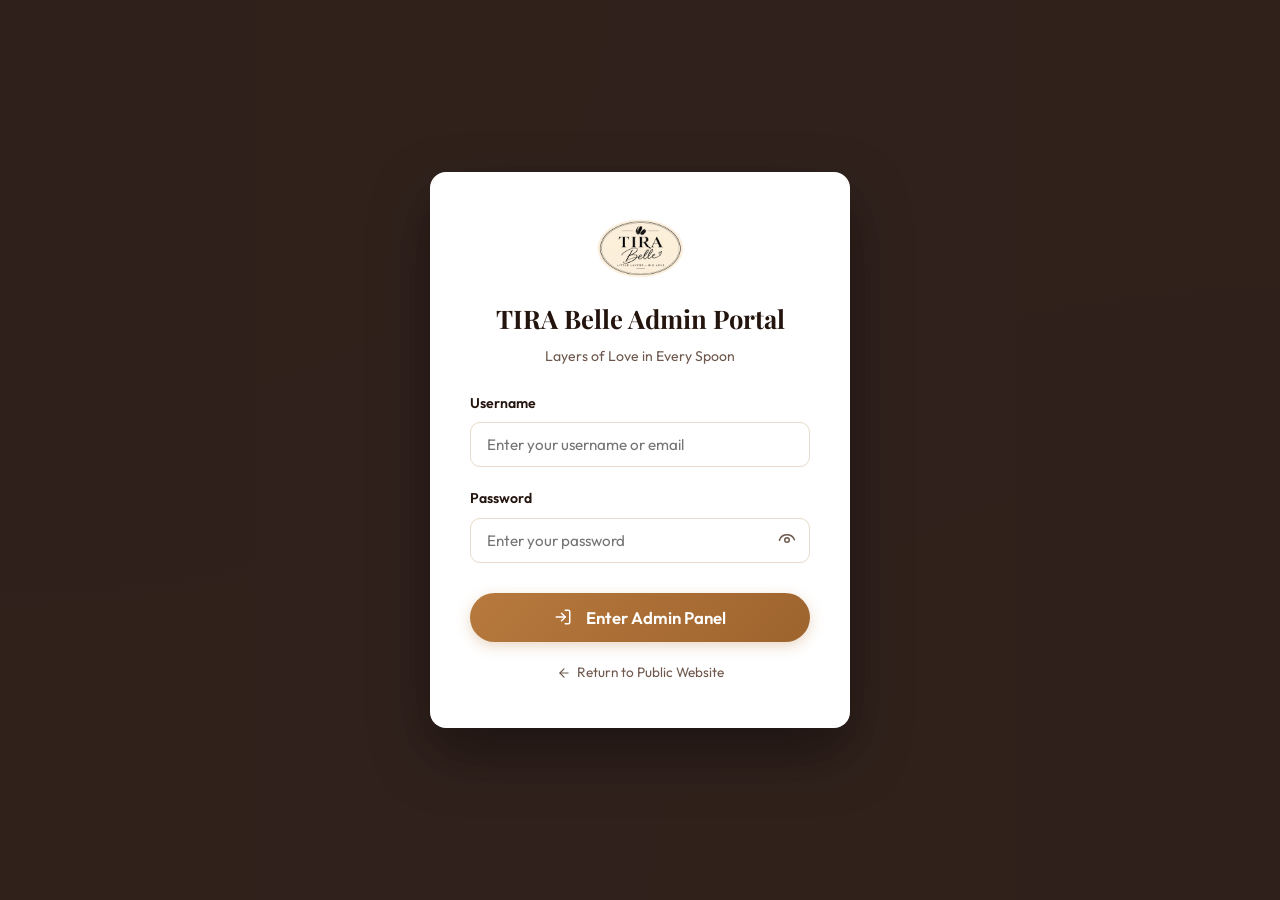
==== commit 952316b3: "feat: enhance review system with dessert icons, text-only options, and cache-busting sync" ====
--- a/admin.html
+++ b/admin.html
@@ -13,7 +13,7 @@
     <meta name="apple-mobile-web-app-capable" content="yes">
     <meta name="apple-mobile-web-app-status-bar-style" content="black-translucent">
     <meta name="apple-mobile-web-app-title" content="TIRA Belle Admin">
-    <link rel="stylesheet" href="css/style.css">
+    <link rel="stylesheet" href="css/style.css?v=34">
     <style>
         /* Admin specific custom helpers */
         .login-overlay {
@@ -62,15 +62,19 @@
                 Secure sales, products, and loyalty administration
             </p>
 
-            <form id="loginForm" onsubmit="event.preventDefault(); window.handleAdminLogin();">
+            <form id="loginForm" onsubmit="event.preventDefault(); if (typeof window.handleAdminLogin === 'function') { window.handleAdminLogin(); } else if (typeof handleAdminLogin === 'function') { handleAdminLogin(); }">
                 <div class="form-group" style="text-align: left;">
                     <label class="form-label" for="loginUsername">Username</label>
-                    <input type="text" id="loginUsername" class="form-input" value="admin" required autocomplete="username">
+                    <input type="text" id="loginUsername" class="form-input" placeholder="Enter your username or email" required autocomplete="username">
                 </div>
                 <div class="form-group" style="text-align: left;">
-                    <label class="form-label" for="loginPassword">Password or PIN</label>
-                    <input type="password" id="loginPassword" class="form-input" placeholder="Enter password or 4-digit PIN" required autocomplete="current-password">
-                    <div class="form-help">Default password: <code>tirabelle123</code> or PIN: <code>1234</code></div>
+                    <label class="form-label" for="loginPassword">Password</label>
+                    <div class="password-input-wrapper">
+                        <input type="password" id="loginPassword" class="form-input" placeholder="Enter your password" required autocomplete="current-password">
+                        <button type="button" class="password-toggle-btn" onclick="togglePasswordVisibility('loginPassword', this)" aria-label="Show password" title="Show password">
+                            <i data-lucide="eye" data-size="18"></i>
+                        </button>
+                    </div>
                 </div>
                 <button type="submit" class="btn btn-caramel btn-lg" style="width: 100%; margin-top: 10px;">
                     <i data-lucide="log-in" data-size="18"></i>
@@ -87,12 +91,12 @@
     </div>
 
     <!-- Main Admin Layout (Revealed upon authentication) -->
-    <div class="admin-mobile-header" id="adminMobileHeader" style="display: none;">
+    <div class="admin-mobile-header" id="adminMobileHeader">
         <div style="display: flex; align-items: center; gap: 10px;">
             <img src="assets/tira-belle-logo.png" alt="TIRA Belle" style="height: 32px;" data-brand="logo" id="adminMobileLogo">
             <span class="brand-title"><span data-brand="name">TIRA Belle</span> Admin</span>
         </div>
-        <button type="button" class="btn btn-outline btn-sm" id="adminSidebarToggle" onclick="toggleAdminMobileNav()" aria-label="Toggle navigation menu" style="color: #fff; border-color: rgba(255,255,255,0.3);">
+        <button type="button" class="btn btn-outline btn-sm admin-mobile-menu-btn" id="adminSidebarToggle" onclick="toggleAdminMobileNav()" aria-label="Toggle navigation menu" style="color: #fff; border-color: rgba(255,255,255,0.3);">
             <i data-lucide="menu" data-size="18"></i>
             <span>Menu</span>
         </button>
@@ -111,9 +115,14 @@
                         <span>Admin Control</span>
                     </div>
                 </div>
-                <button type="button" class="sidebar-collapse-btn" id="sidebarCollapseBtn" onclick="toggleSidebarCollapse()" title="Collapse Sidebar" aria-label="Toggle compact sidebar">
-                    <i data-lucide="chevron-left" data-size="16"></i>
-                </button>
+                <div class="admin-sidebar-header-actions">
+                    <button type="button" class="sidebar-collapse-btn" id="sidebarCollapseBtn" onclick="toggleSidebarCollapse()" title="Collapse Sidebar" aria-label="Toggle compact sidebar">
+                        <i data-lucide="chevron-left" data-size="16"></i>
+                    </button>
+                    <button type="button" class="sidebar-mobile-close-btn" onclick="closeAdminMobileNav()" title="Close Navigation Drawer" aria-label="Close navigation menu">
+                        <i data-lucide="x" data-size="18"></i>
+                    </button>
+                </div>
             </div>
 
             <nav class="admin-nav">
@@ -129,6 +138,10 @@
                     <i data-lucide="package" class="nav-icon"></i>
                     <span>Products</span>
                 </button>
+                <button class="admin-nav-item" onclick="switchAdminSection('categories')" title="Categories" data-title="Categories">
+                    <i data-lucide="layers" class="nav-icon"></i>
+                    <span>Categories</span>
+                </button>
                 <button class="admin-nav-item" onclick="switchAdminSection('customers')" title="Customer Details" data-title="Customer Details">
                     <i data-lucide="users" class="nav-icon"></i>
                     <span>Customer Details</span>
@@ -140,6 +153,10 @@
                 <button class="admin-nav-item" onclick="switchAdminSection('qr')" title="Counter Standee" data-title="Counter Standee">
                     <i data-lucide="qr-code" class="nav-icon"></i>
                     <span>Counter Standee</span>
+                </button>
+                <button class="admin-nav-item" onclick="switchAdminSection('reviews')" title="Customer Reviews" data-title="Customer Reviews">
+                    <i data-lucide="star" class="nav-icon"></i>
+                    <span>Customer Reviews</span>
                 </button>
                 <button class="admin-nav-item" onclick="switchAdminSection('settings')" title="Settings" data-title="Settings">
                     <i data-lucide="settings" class="nav-icon"></i>
@@ -175,7 +192,7 @@
                             <option value="yesterday">Yesterday</option>
                             <option value="all">All Time Sales</option>
                         </select>
-                        <button class="btn btn-caramel btn-sm" onclick="switchAdminSection('pos')">
+                        <button id="btnRecordNewSale" class="btn btn-caramel btn-dashboard-sale" onclick="switchAdminSection('pos')">
                             <i data-lucide="plus" data-size="16"></i>
                             <span>Record New Sale</span>
                         </button>
@@ -292,18 +309,18 @@
                         <h1 class="admin-page-title">Point of Sale (POS Register)</h1>
                         <p class="admin-page-subtitle">Select products, enter customer details, and save the sale</p>
                     </div>
-                    <button class="btn btn-outline btn-sm" onclick="resetNewSale()" title="Clear all cart items and customer details">
-                        <i data-lucide="rotate-ccw" data-size="14"></i>
-                        <span>Clear Sale</span>
-                    </button>
                 </div>
 
                 <div class="pos-grid">
                     <!-- Products Catalog Grid -->
                     <div>
-                        <h3 style="font-family: var(--font-heading); font-size: 1.25rem; color: var(--color-espresso); margin-bottom: 14px;">
+                        <h3 style="font-family: var(--font-heading); font-size: 1.25rem; color: var(--color-espresso); margin-bottom: 12px;">
                             Select Tiramisu Cups
                         </h3>
+                        <!-- Category Filter Pills for POS -->
+                        <div class="pos-category-bar" id="posCategoryFilterPills">
+                            <!-- Populated dynamically via renderPosCatalog() -->
+                        </div>
                         <div class="pos-catalog" id="posProductCatalog">
                             <!-- Populated with active products -->
                         </div>
@@ -313,13 +330,7 @@
                     <div class="pos-cart-panel">
                         <h3 style="font-family: var(--font-heading); font-size: 1.25rem; color: var(--color-espresso); margin-bottom: 16px; display: flex; align-items: center; justify-content: space-between;">
                             <span>Current Order</span>
-                            <div style="display: flex; align-items: center; gap: 8px;">
-                                <span class="pos-cart-badge" id="cartBadgeCount">0 items</span>
-                                <button type="button" class="btn btn-outline btn-sm" id="btnPosResetSaleHeader" onclick="resetNewSale()" title="Clear sale and reset all fields" style="padding: 3px 8px; font-size: 0.78rem; height: auto;">
-                                    <i data-lucide="rotate-ccw" data-size="12"></i>
-                                    <span>Clear</span>
-                                </button>
-                            </div>
+                            <span class="pos-cart-badge" id="cartBadgeCount">0 items</span>
                         </h3>
 
                         <!-- Cart Items List -->
@@ -349,7 +360,7 @@
                         <!-- Customer Details Input -->
                         <div class="form-group customer-suggest-wrapper">
                             <label class="form-label" for="posCustomerPhone">Customer Phone Number <span style="color: #e74c3c;">*</span></label>
-                            <input type="tel" id="posCustomerPhone" class="form-input" placeholder="e.g. 9876543210" oninput="handlePosPhoneInput(this.value)">
+                            <input type="tel" id="posCustomerPhone" class="form-input" placeholder="Enter customer mobile number" oninput="handlePosPhoneInput(this.value)">
                             <div class="form-help">Primary identifier used to track loyalty points automatically</div>
                             
                             <!-- Returning customer quick dropdown -->
@@ -358,7 +369,7 @@
 
                         <div class="form-group">
                             <label class="form-label" for="posCustomerName">Customer Name (Optional)</label>
-                            <input type="text" id="posCustomerName" class="form-input" placeholder="e.g. Jay">
+                            <input type="text" id="posCustomerName" class="form-input" placeholder="Enter customer name">
                         </div>
 
                         <!-- Smart Loyalty Alert Banner -->
@@ -393,20 +404,71 @@
 
                         <div class="form-group">
                             <label class="form-label" for="posSaleNotes">Order Notes (Optional)</label>
-                            <input type="text" id="posSaleNotes" class="form-input" placeholder="e.g. Extra cocoa, birthday gift">
-                        </div>
-
-                        <div style="display: flex; gap: 10px; margin-top: 10px;">
-                            <button type="button" class="btn btn-outline" style="flex: 1;" onclick="resetNewSale()" title="Clear cart and customer details">
-                                <i data-lucide="rotate-ccw" data-size="16"></i>
+                            <input type="text" id="posSaleNotes" class="form-input" placeholder="Enter order notes or special requests">
+                        </div>
+
+                        <div class="pos-checkout-actions">
+                            <button type="button" class="btn btn-outline pos-btn-clear" onclick="resetNewSale()" title="Clear cart and customer details">
+                                <i data-lucide="rotate-ccw" data-size="15"></i>
                                 <span>Clear</span>
                             </button>
-                            <button class="btn btn-caramel btn-lg" style="flex: 2.5;" onclick="submitPosSale()" id="btnSaveSale">
-                                <i data-lucide="circle-check" data-size="18"></i>
+                            <button class="btn btn-caramel pos-btn-save" onclick="submitPosSale()" id="btnSaveSale">
+                                <i data-lucide="circle-check" data-size="16"></i>
                                 <span>Save Sale & Generate Receipt</span>
                             </button>
                         </div>
                     </div>
+                </div>
+            </section>
+
+            <!-- SECTION: CATEGORY MANAGEMENT -->
+            <section id="sec-categories" class="admin-section">
+                <div class="admin-topbar">
+                    <div>
+                        <h1 class="admin-page-title">Category Management</h1>
+                        <p class="admin-page-subtitle">Create, organize, and manage dessert categories, associated images, and product groups</p>
+                    </div>
+                    <div class="admin-top-actions">
+                        <button class="btn btn-caramel btn-sm" onclick="openCategoryModal()">
+                            <i data-lucide="plus" data-size="16"></i>
+                            <span>Add New Category</span>
+                        </button>
+                    </div>
+                </div>
+
+                <!-- Category Overview Metrics -->
+                <div class="metrics-grid" style="grid-template-columns: repeat(auto-fit, minmax(210px, 1fr)); margin-bottom: 24px;">
+                    <div class="metric-card">
+                        <div class="metric-header">
+                            <span class="metric-title">Total Categories</span>
+                            <span class="metric-icon"><i data-lucide="layers" data-size="20"></i></span>
+                        </div>
+                        <div class="metric-value" id="catTotalCount">0</div>
+                        <div class="metric-sub">Organized menu categories</div>
+                    </div>
+
+                    <div class="metric-card online">
+                        <div class="metric-header">
+                            <span class="metric-title">Live on Storefront</span>
+                            <span class="metric-icon"><i data-lucide="check-circle-2" data-size="20"></i></span>
+                        </div>
+                        <div class="metric-value" id="catActiveCount">0</div>
+                        <div class="metric-sub">Active for public display</div>
+                    </div>
+
+                    <div class="metric-card cash">
+                        <div class="metric-header">
+                            <span class="metric-title">Categorized Products</span>
+                            <span class="metric-icon"><i data-lucide="package" data-size="20"></i></span>
+                        </div>
+                        <div class="metric-value" id="catProductCount">0</div>
+                        <div class="metric-sub">Products linked to categories</div>
+                    </div>
+                </div>
+
+                <!-- Category Cards & Associated Images Container -->
+                <div id="adminCategoriesContainer" class="admin-categories-container">
+                    <!-- Populated dynamically via renderCategoriesSection() -->
                 </div>
             </section>
 
@@ -415,12 +477,17 @@
                 <div class="admin-topbar">
                     <div>
                         <h1 class="admin-page-title">Product Catalog Management</h1>
-                        <p class="admin-page-subtitle">Add, edit, adjust prices, and toggle products on the public website</p>
-                    </div>
-                    <button class="btn btn-caramel btn-sm" onclick="openProductModal()">
-                        <i data-lucide="plus" data-size="16"></i>
-                        <span>Add New Product</span>
-                    </button>
+                        <p class="admin-page-subtitle">Add, edit, adjust prices, upload images, and toggle products on the public website</p>
+                    </div>
+                    <div class="admin-top-actions">
+                        <select id="adminProductCategoryFilter" class="form-select" onchange="renderProductsTable()" style="width: auto; min-width: 170px;">
+                            <option value="all">All Categories</option>
+                        </select>
+                        <button class="btn btn-caramel btn-sm" onclick="openProductModal()">
+                            <i data-lucide="plus" data-size="16"></i>
+                            <span>Add New Product</span>
+                        </button>
+                    </div>
                 </div>
 
                 <div class="card">
@@ -430,11 +497,12 @@
                                 <tr>
                                     <th>Image</th>
                                     <th>Product Name</th>
+                                    <th>Category</th>
                                     <th>Weight</th>
                                     <th>Price (₹)</th>
-                                    <th>Counts Towards Loyalty</th>
+                                    <th>Loyalty</th>
                                     <th>Status</th>
-                                    <th>Actions</th>
+                                    <th style="text-align: right;">Actions</th>
                                 </tr>
                             </thead>
                             <tbody id="adminProductsTableTbody">
@@ -453,7 +521,7 @@
                         <p class="admin-page-subtitle">View all registered customers, lifetime spend, visits, and transaction logs</p>
                     </div>
                     <div class="admin-top-actions">
-                        <input type="text" id="customerSearchInput" class="form-input" placeholder="Search by name or phone..." style="width: 260px;" oninput="renderCustomersTable()">
+                        <input type="text" id="customerSearchInput" class="form-input" placeholder="Search by name or mobile number" style="width: 260px;" oninput="renderCustomersTable()">
                         <button class="btn btn-outline btn-sm" onclick="exportCustomersCSV()">
                             <i data-lucide="download" data-size="16"></i>
                             <span>Export CSV</span>
@@ -483,12 +551,12 @@
                             <span class="chip-badge" id="countFilterOnline">0</span>
                         </button>
                         <button type="button" class="filter-chip" id="chipFilter150g" onclick="setCustomerFilter('150g')">
-                            <i data-lucide="coffee" data-size="14"></i>
+                            <i data-lucide="cake-slice" data-size="14"></i>
                             <span>150 g</span>
                             <span class="chip-badge" id="countFilter150g">0</span>
                         </button>
                         <button type="button" class="filter-chip" id="chipFilter350g" onclick="setCustomerFilter('350g')">
-                            <i data-lucide="layers" data-size="14"></i>
+                            <i data-lucide="cake" data-size="14"></i>
                             <span>350 g</span>
                             <span class="chip-badge" id="countFilter350g">0</span>
                         </button>
@@ -538,8 +606,8 @@
 
                 <div class="card">
                     <h3 style="font-family: var(--font-heading); margin-bottom: 16px;">Search Customer Loyalty</h3>
-                    <div style="display: flex; gap: 12px; max-width: 600px; margin-bottom: 24px;">
-                        <input type="text" id="adminLoyaltySearchInput" class="form-input" placeholder="Enter customer phone or name (e.g. 9876543210 or Jay)" onkeydown="if(event.key==='Enter') adminTrackLoyalty()">
+                    <div class="admin-search-row" style="max-width: 600px; margin-bottom: 24px;">
+                        <input type="text" id="adminLoyaltySearchInput" class="form-input" placeholder="Search by name or mobile number" onkeydown="if(event.key==='Enter') adminTrackLoyalty()">
                         <button class="btn btn-caramel" onclick="adminTrackLoyalty()">
                             <i data-lucide="search" data-size="16"></i>
                             <span>Track</span>
@@ -708,7 +776,7 @@
                                             </button>
                                         </div>
                                         <div class="form-group" style="margin-bottom: 0;">
-                                            <input type="text" id="setLogoUrl" class="form-input" placeholder="Or enter image URL / path (e.g. assets/tira-belle-logo.png)" oninput="handleLogoUrlInput(this.value)" style="font-size: 0.85rem;">
+                                            <input type="text" id="setLogoUrl" class="form-input" placeholder="Enter image URL or asset path" oninput="handleLogoUrlInput(this.value)" style="font-size: 0.85rem;">
                                         </div>
                                         <div style="font-size: 0.78rem; color: var(--color-text-muted);">
                                             Supports PNG, JPG, WebP, SVG. Changes reflect across storefront, admin sidebar, standee, and receipts.
@@ -718,63 +786,63 @@
                             </div>
 
                             <!-- Business Identity Details -->
-                            <div style="display: grid; grid-template-columns: 1fr 1fr; gap: 14px;">
+                            <div class="form-row-2col">
                                 <div class="form-group">
                                     <label class="form-label">Business Name <span style="color: #e74c3c;">*</span></label>
-                                    <input type="text" id="setBusinessName" class="form-input" required>
+                                    <input type="text" id="setBusinessName" class="form-input" placeholder="Enter business name" required>
                                 </div>
                                 <div class="form-group">
                                     <label class="form-label">Tagline</label>
-                                    <input type="text" id="setTagline" class="form-input" placeholder="e.g. Little Layers • Big Love">
-                                </div>
-                            </div>
-
-                            <div style="display: grid; grid-template-columns: 1fr 1fr; gap: 14px;">
+                                    <input type="text" id="setTagline" class="form-input" placeholder="Enter business tagline">
+                                </div>
+                            </div>
+
+                            <div class="form-row-2col">
                                 <div class="form-group">
                                     <label class="form-label">Slogan / Flavor Descriptor</label>
-                                    <input type="text" id="setSlogan" class="form-input" placeholder="e.g. Layers of Love in Every Spoon">
+                                    <input type="text" id="setSlogan" class="form-input" placeholder="Enter brand slogan">
                                 </div>
                                 <div class="form-group">
                                     <label class="form-label">Owner / Chef Name(s)</label>
-                                    <input type="text" id="setOwnerName" class="form-input" placeholder="e.g. Yash Chauhan &amp; Tejas Chauhan">
-                                </div>
-                            </div>
-
-                            <div style="display: grid; grid-template-columns: 1fr 1fr; gap: 14px;">
+                                    <input type="text" id="setOwnerName" class="form-input" placeholder="Enter owner or chef name">
+                                </div>
+                            </div>
+
+                            <div class="form-row-2col">
                                 <div class="form-group">
                                     <label class="form-label">Primary WhatsApp / Phone <span style="color: #e74c3c;">*</span></label>
-                                    <input type="text" id="setPhone" class="form-input" required placeholder="e.g. 9373484198">
+                                    <input type="text" id="setPhone" class="form-input" placeholder="Enter mobile number" required>
                                 </div>
                                 <div class="form-group">
                                     <label class="form-label">Secondary Contact Phone</label>
-                                    <input type="text" id="setPhoneSecondary" class="form-input" placeholder="e.g. 8484870543">
-                                </div>
-                            </div>
-
-                            <div style="display: grid; grid-template-columns: 1fr 1fr; gap: 14px;">
+                                    <input type="text" id="setPhoneSecondary" class="form-input" placeholder="Enter secondary mobile number">
+                                </div>
+                            </div>
+
+                            <div class="form-row-2col">
                                 <div class="form-group">
                                     <label class="form-label">Email Address</label>
-                                    <input type="email" id="setEmail" class="form-input" placeholder="e.g. tirabelle.desserts@gmail.com">
+                                    <input type="email" id="setEmail" class="form-input" placeholder="Enter your email address">
                                 </div>
                                 <div class="form-group">
                                     <label class="form-label">Instagram Handle</label>
-                                    <input type="text" id="setInstagram" class="form-input" placeholder="e.g. @tirabelle">
+                                    <input type="text" id="setInstagram" class="form-input" placeholder="Enter Instagram handle">
                                 </div>
                             </div>
 
                             <div class="form-group">
                                 <label class="form-label">Physical Store / Counter Address</label>
-                                <input type="text" id="setAddress" class="form-input" placeholder="e.g. Physical Dessert Studio &amp; Artisan Counter, Pune">
-                            </div>
-
-                            <div style="display: grid; grid-template-columns: 1.4fr 0.6fr; gap: 14px;">
+                                <input type="text" id="setAddress" class="form-input" placeholder="Enter store or counter address">
+                            </div>
+
+                            <div class="form-row-2col">
                                 <div class="form-group">
                                     <label class="form-label">UPI ID (for Payments &amp; Receipts)</label>
-                                    <input type="text" id="setUpiId" class="form-input" placeholder="e.g. 9373484198@upi">
+                                    <input type="text" id="setUpiId" class="form-input" placeholder="Enter UPI ID for payments">
                                 </div>
                                 <div class="form-group">
                                     <label class="form-label">Currency Symbol</label>
-                                    <input type="text" id="setCurrency" class="form-input" placeholder="₹" maxlength="5">
+                                    <input type="text" id="setCurrency" class="form-input" placeholder="Enter currency symbol (e.g. ₹)" maxlength="5">
                                 </div>
                             </div>
 
@@ -792,12 +860,12 @@
                             <form id="settingsLoyaltyForm" onsubmit="event.preventDefault(); saveLoyaltySettings();">
                                 <div class="form-group">
                                     <label class="form-label">Cups Needed for Free Reward (Threshold)</label>
-                                    <input type="number" id="setLoyaltyThreshold" class="form-input" min="1" max="50" required>
+                                    <input type="number" id="setLoyaltyThreshold" class="form-input" placeholder="Enter number of cups required (e.g. 5)" min="1" max="50" required>
                                     <div class="form-help" id="setLoyaltyRuleHelp">Current rule: 5 cups earns 1 free 150g tiramisu</div>
                                 </div>
                                 <div class="form-group">
                                     <label class="form-label">Free Reward Item Name</label>
-                                    <input type="text" id="setRewardItemName" class="form-input" required>
+                                    <input type="text" id="setRewardItemName" class="form-input" placeholder="Enter free reward item name" required>
                                 </div>
                                 <button type="submit" class="btn btn-caramel">
                                     <i data-lucide="save" data-size="16"></i>
@@ -810,18 +878,37 @@
                             <div class="card-title">Admin Credentials</div>
                             <form id="settingsCredentialsForm" onsubmit="event.preventDefault(); saveCredentialsSettings();">
                                 <div class="form-group">
-                                    <label class="form-label">Admin Username</label>
-                                    <input type="text" id="setAdminUser" class="form-input" required>
-                                </div>
-                                <div class="form-group">
-                                    <label class="form-label">New Password</label>
-                                    <input type="password" id="setAdminPass" class="form-input" placeholder="Leave blank to keep unchanged">
-                                </div>
-                                <div class="form-group">
-                                    <label class="form-label">Quick 4-Digit PIN</label>
-                                    <input type="text" id="setAdminPin" class="form-input" maxlength="6">
-                                </div>
-                                <button type="submit" class="btn btn-primary">
+                                    <label class="form-label" for="setAdminUser">Admin Username</label>
+                                    <input type="text" id="setAdminUser" class="form-input" placeholder="Enter admin username" required autocomplete="username">
+                                </div>
+                                <div class="form-group">
+                                    <label class="form-label" for="setAdminOldPass">Old Password</label>
+                                    <div class="password-input-wrapper">
+                                        <input type="password" id="setAdminOldPass" class="form-input" placeholder="Enter old password" required autocomplete="current-password">
+                                        <button type="button" class="password-toggle-btn" onclick="togglePasswordVisibility('setAdminOldPass', this)" aria-label="Show password" title="Show password">
+                                            <i data-lucide="eye" data-size="18"></i>
+                                        </button>
+                                    </div>
+                                </div>
+                                <div class="form-group">
+                                    <label class="form-label" for="setAdminNewPass">New Password</label>
+                                    <div class="password-input-wrapper">
+                                        <input type="password" id="setAdminNewPass" class="form-input" placeholder="Enter new password" required autocomplete="new-password">
+                                        <button type="button" class="password-toggle-btn" onclick="togglePasswordVisibility('setAdminNewPass', this)" aria-label="Show password" title="Show password">
+                                            <i data-lucide="eye" data-size="18"></i>
+                                        </button>
+                                    </div>
+                                </div>
+                                <div class="form-group">
+                                    <label class="form-label" for="setAdminConfirmPass">Confirm New Password</label>
+                                    <div class="password-input-wrapper">
+                                        <input type="password" id="setAdminConfirmPass" class="form-input" placeholder="Confirm new password" required autocomplete="new-password">
+                                        <button type="button" class="password-toggle-btn" onclick="togglePasswordVisibility('setAdminConfirmPass', this)" aria-label="Show password" title="Show password">
+                                            <i data-lucide="eye" data-size="18"></i>
+                                        </button>
+                                    </div>
+                                </div>
+                                <button type="submit" class="btn btn-primary" id="btnUpdateCredentials">
                                     <i data-lucide="shield-check" data-size="16"></i>
                                     <span>Update Credentials</span>
                                 </button>
@@ -829,31 +916,85 @@
                         </div>
                     </div>
                 </div>
-
-                <!-- Backup & Reset Section -->
+            </section>
+
+            <!-- SECTION 8: CUSTOMER REVIEWS MANAGEMENT -->
+            <section id="sec-reviews" class="admin-section">
+                <div class="admin-topbar">
+                    <div>
+                        <h1 class="admin-page-title">Customer Reviews &amp; Testimonials</h1>
+                        <p class="admin-page-subtitle">Moderate and manage reviews displayed on the public storefront homepage</p>
+                    </div>
+                    <div class="admin-top-actions">
+                        <input type="text" id="adminReviewSearch" class="form-input" placeholder="Search by customer name or review text" style="width: 260px;" oninput="renderAdminReviews()">
+                        <select id="adminReviewFilterRating" class="form-select" style="width: 150px;" onchange="renderAdminReviews()">
+                            <option value="all">All Ratings</option>
+                            <option value="5">5 Stars Only</option>
+                            <option value="4">4 Stars Only</option>
+                            <option value="3">3 Stars Only</option>
+                            <option value="2">2 Stars Only</option>
+                            <option value="1">1 Star Only</option>
+                        </select>
+                    </div>
+                </div>
+
+                <!-- Review Metric Summary Cards -->
+                <div class="metrics-grid" style="margin-bottom: 24px;">
+                    <div class="metric-card">
+                        <div class="metric-header">
+                            <span class="metric-title">Total Reviews</span>
+                            <span class="metric-icon"><i data-lucide="message-square" data-size="20"></i></span>
+                        </div>
+                        <div class="metric-value" id="adminReviewTotalCount">0</div>
+                        <div class="metric-sub">Published customer stories</div>
+                    </div>
+
+                    <div class="metric-card">
+                        <div class="metric-header">
+                            <span class="metric-title">Average Rating</span>
+                            <span class="metric-icon"><i data-lucide="star" data-size="20" style="color: #f39c12;"></i></span>
+                        </div>
+                        <div class="metric-value" id="adminReviewAvgRating">5.0 ★</div>
+                        <div class="metric-sub">Out of 5.0 maximum</div>
+                    </div>
+
+                    <div class="metric-card rewards">
+                        <div class="metric-header">
+                            <span class="metric-title">5-Star Feedback</span>
+                            <span class="metric-icon"><i data-lucide="award" data-size="20"></i></span>
+                        </div>
+                        <div class="metric-value" id="adminReview5StarCount">0</div>
+                        <div class="metric-sub" id="adminReview5StarPercent">100% of all ratings</div>
+                    </div>
+
+                    <div class="metric-card online">
+                        <div class="metric-header">
+                            <span class="metric-title">Verified Guests</span>
+                            <span class="metric-icon"><i data-lucide="badge-check" data-size="20"></i></span>
+                        </div>
+                        <div class="metric-value" id="adminReviewVerifiedCount">0</div>
+                        <div class="metric-sub">With verified phone number</div>
+                    </div>
+                </div>
+
+                <!-- Reviews Table Card -->
                 <div class="card">
-                    <div class="card-title">Database Backup & Data Management</div>
-                    <p style="color: var(--color-text-muted); font-size: 0.9rem; margin-bottom: 20px;">
-                        All data is securely stored in your local browser storage. You can download complete JSON backups or restore previous data anytime.
-                    </p>
-                    <div style="display: flex; gap: 14px; flex-wrap: wrap;">
-                        <button class="btn btn-outline" onclick="downloadBackup()">
-                            <i data-lucide="download" data-size="16"></i>
-                            <span>Export Database Backup (JSON)</span>
-                        </button>
-                        <label class="btn btn-outline" style="cursor: pointer; display: inline-flex; align-items: center; gap: 8px;">
-                            <i data-lucide="upload" data-size="16"></i>
-                            <span>Restore from Backup (JSON)</span>
-                            <input type="file" id="importBackupFile" accept=".json" style="display: none;" onchange="importBackup(this)">
-                        </label>
-                        <button class="btn btn-outline" style="color: #c0392b; border-color: #f5b7b1;" onclick="clearAllDataExceptProducts()">
-                            <i data-lucide="trash-2" data-size="16"></i>
-                            <span>Clear All Data (Keep 2 Products Only)</span>
-                        </button>
-                        <button class="btn btn-outline" onclick="resetDemoData()">
-                            <i data-lucide="refresh-cw" data-size="16"></i>
-                            <span>Load Demo Sample Data</span>
-                        </button>
+                    <div class="table-responsive">
+                        <table class="data-table">
+                            <thead>
+                                <tr>
+                                    <th style="min-width: 170px;">Customer</th>
+                                    <th style="min-width: 120px;">Rating</th>
+                                    <th style="min-width: 140px;">Favorite Item</th>
+                                    <th style="min-width: 280px;">Review Message</th>
+                                    <th style="min-width: 110px;">Date</th>
+                                    <th style="text-align: right; min-width: 110px;">Actions</th>
+                                </tr>
+                            </thead>
+                            <tbody id="adminReviewsTableTbody">
+                                <!-- Populated dynamically by renderAdminReviews() -->
+                            </tbody>
+                        </table>
                     </div>
                 </div>
             </section>
@@ -875,25 +1016,74 @@
                     <input type="hidden" id="prodEditId">
                     <div class="form-group">
                         <label class="form-label">Product Name <span style="color: #e74c3c;">*</span></label>
-                        <input type="text" id="prodName" class="form-input" placeholder="e.g. Tiramisu – 150 g" required>
-                    </div>
-                    <div style="display: grid; grid-template-columns: 1fr 1fr; gap: 14px;">
+                        <input type="text" id="prodName" class="form-input" placeholder="Enter product name" required>
+                    </div>
+                    <div class="form-row-2col">
+                        <div class="form-group">
+                            <label class="form-label">Category <span style="color: #e74c3c;">*</span></label>
+                            <select id="prodCategory" class="form-select" required>
+                                <!-- Populated dynamically -->
+                            </select>
+                        </div>
                         <div class="form-group">
                             <label class="form-label">Cup Size / Weight <span style="color: #e74c3c;">*</span></label>
-                            <input type="text" id="prodWeight" class="form-input" placeholder="e.g. 150 g" required>
-                        </div>
-                        <div class="form-group">
-                            <label class="form-label">Price (₹) <span style="color: #e74c3c;">*</span></label>
-                            <input type="number" id="prodPrice" class="form-input" placeholder="e.g. 150" min="0" required>
+                            <input type="text" id="prodWeight" class="form-input" placeholder="e.g. 150 g or 350 g" required>
                         </div>
                     </div>
                     <div class="form-group">
-                        <label class="form-label">Image Path or URL</label>
-                        <input type="text" id="prodImage" class="form-input" placeholder="assets/tiramisu-150g.jpg">
-                    </div>
+                        <label class="form-label">Price (₹) <span style="color: #e74c3c;">*</span></label>
+                        <input type="number" id="prodPrice" class="form-input" placeholder="Enter product price" min="0" required>
+                    </div>
+
+                    <!-- Direct Image Upload Option -->
+                    <div class="form-group">
+                        <label class="form-label">Product Image <span style="color: #e74c3c;">*</span></label>
+                        <input type="hidden" id="prodImage" value="">
+                        
+                        <div class="image-upload-wrapper">
+                            <input type="file" id="prodImageFileInput" accept="image/png, image/jpeg, image/jpg, image/webp, image/gif" style="display: none;" onchange="handleProductImageFile(this.files[0])">
+                            
+                            <!-- Dropzone Empty State -->
+                            <div class="image-upload-dropzone" id="prodImageDropArea" onclick="document.getElementById('prodImageFileInput').click()">
+                                <div class="upload-icon-circle">
+                                    <i data-lucide="cloud-upload" data-size="26"></i>
+                                </div>
+                                <div class="upload-drop-text">
+                                    <span class="upload-primary-text">Click to upload image</span> or drag and drop
+                                </div>
+                                <div class="upload-hint-text">Supported: PNG, JPG, JPEG, WEBP or GIF (Max 5 MB)</div>
+                            </div>
+
+                            <!-- Upload Preview State -->
+                            <div class="image-upload-preview" id="prodImagePreviewArea" style="display: none;">
+                                <div class="preview-img-box">
+                                    <img id="prodImagePreviewImg" src="" alt="Product Preview" onerror="this.src='assets/poster/tiramisu-classic-poster.png'">
+                                    <div class="upload-progress-overlay" id="prodImageUploadProgress" style="display: none;">
+                                        <div class="spinner-sm"></div>
+                                        <span>Uploading...</span>
+                                    </div>
+                                </div>
+                                <div class="preview-meta">
+                                    <div class="preview-filename" id="prodImageFilename">Image selected</div>
+                                    <div class="preview-filesize" id="prodImageFilesize">Ready for saving</div>
+                                    <div class="preview-actions">
+                                        <button type="button" class="btn btn-outline btn-xs" onclick="document.getElementById('prodImageFileInput').click()">
+                                            <i data-lucide="refresh-cw" data-size="12"></i>
+                                            <span>Change Image</span>
+                                        </button>
+                                        <button type="button" class="btn btn-outline btn-xs btn-danger-subtle" onclick="removeProductImage()">
+                                            <i data-lucide="trash-2" data-size="12"></i>
+                                            <span>Remove</span>
+                                        </button>
+                                    </div>
+                                </div>
+                            </div>
+                        </div>
+                    </div>
+
                     <div class="form-group">
                         <label class="form-label">Description</label>
-                        <textarea id="prodDesc" class="form-textarea" rows="3" placeholder="Handcrafted with espresso, mascarpone, and Belgian cocoa..."></textarea>
+                        <textarea id="prodDesc" class="form-textarea" rows="2" placeholder="Enter product description and key ingredients"></textarea>
                     </div>
                     <div class="form-group" style="display: flex; gap: 24px;">
                         <label style="display: flex; align-items: center; gap: 8px; cursor: pointer; font-size: 0.9rem;">
@@ -911,6 +1101,97 @@
                     <button type="submit" class="btn btn-caramel">
                         <i data-lucide="save" data-size="16"></i>
                         <span>Save Product</span>
+                    </button>
+                </div>
+            </form>
+        </div>
+    </div>
+
+    <!-- Category Modal (Add/Edit) -->
+    <div id="categoryModal" class="modal-overlay">
+        <div class="modal-card">
+            <div class="modal-header">
+                <h3 class="modal-title" id="categoryModalTitle">Add New Category</h3>
+                <button class="modal-close-btn" onclick="closeCategoryModal()" aria-label="Close modal">
+                    <i data-lucide="x" data-size="20"></i>
+                </button>
+            </div>
+            <form id="categoryForm" onsubmit="event.preventDefault(); saveCategorySubmit();">
+                <div class="modal-body">
+                    <input type="hidden" id="catEditId">
+                    <div class="form-group">
+                        <label class="form-label">Category Name <span style="color: #e74c3c;">*</span></label>
+                        <input type="text" id="catName" class="form-input" placeholder="e.g. Classic Tiramisu, Seasonal Specials" required>
+                    </div>
+                    <div class="form-row-2col">
+                        <div class="form-group">
+                            <label class="form-label">Display Order</label>
+                            <input type="number" id="catDisplayOrder" class="form-input" placeholder="1, 2, 3..." min="1" value="1">
+                        </div>
+                        <div class="form-group" style="display: flex; align-items: center; padding-top: 26px;">
+                            <label style="display: flex; align-items: center; gap: 8px; cursor: pointer; font-size: 0.9rem;">
+                                <input type="checkbox" id="catActive" checked>
+                                <span>Active (Visible on Website)</span>
+                            </label>
+                        </div>
+                    </div>
+                    <div class="form-group">
+                        <label class="form-label">Description</label>
+                        <textarea id="catDesc" class="form-textarea" rows="2" placeholder="Brief description of this dessert category"></textarea>
+                    </div>
+
+                    <!-- Category Cover Image Upload -->
+                    <div class="form-group">
+                        <label class="form-label">Category Cover / Banner Image (Optional)</label>
+                        <input type="hidden" id="catImage" value="">
+                        
+                        <div class="image-upload-wrapper">
+                            <input type="file" id="catImageFileInput" accept="image/png, image/jpeg, image/jpg, image/webp, image/gif" style="display: none;" onchange="handleCatImageFile(this.files[0])">
+                            
+                            <!-- Dropzone Empty State -->
+                            <div class="image-upload-dropzone" id="catImageDropArea" onclick="document.getElementById('catImageFileInput').click()">
+                                <div class="upload-icon-circle">
+                                    <i data-lucide="image-plus" data-size="24"></i>
+                                </div>
+                                <div class="upload-drop-text">
+                                    <span class="upload-primary-text">Upload category banner</span> or drag and drop
+                                </div>
+                                <div class="upload-hint-text">PNG, JPG, WEBP (Max 5 MB)</div>
+                            </div>
+
+                            <!-- Upload Preview State -->
+                            <div class="image-upload-preview" id="catImagePreviewArea" style="display: none;">
+                                <div class="preview-img-box">
+                                    <img id="catImagePreviewImg" src="" alt="Category Preview" onerror="this.src='assets/poster/tiramisu-classic-poster.png'">
+                                    <div class="upload-progress-overlay" id="catImageUploadProgress" style="display: none;">
+                                        <div class="spinner-sm"></div>
+                                        <span>Uploading...</span>
+                                    </div>
+                                </div>
+                                <div class="preview-meta">
+                                    <div class="preview-filename" id="catImageFilename">Category image</div>
+                                    <div class="preview-filesize" id="catImageFilesize">Ready</div>
+                                    <div class="preview-actions">
+                                        <button type="button" class="btn btn-outline btn-xs" onclick="document.getElementById('catImageFileInput').click()">
+                                            <i data-lucide="refresh-cw" data-size="12"></i>
+                                            <span>Change</span>
+                                        </button>
+                                        <button type="button" class="btn btn-outline btn-xs btn-danger-subtle" onclick="removeCatImage()">
+                                            <i data-lucide="trash-2" data-size="12"></i>
+                                            <span>Remove</span>
+                                        </button>
+                                    </div>
+                                </div>
+                            </div>
+                        </div>
+                    </div>
+
+                </div>
+                <div class="modal-footer">
+                    <button type="button" class="btn btn-outline" onclick="closeCategoryModal()">Cancel</button>
+                    <button type="submit" class="btn btn-caramel">
+                        <i data-lucide="save" data-size="16"></i>
+                        <span>Save Category</span>
                     </button>
                 </div>
             </form>
@@ -1023,10 +1304,11 @@
     <div id="toastContainer" class="toast-container"></div>
 
     <!-- Scripts -->
-    <script src="js/icons.js?v=4"></script>
-    <script src="js/qrcode.min.js?v=4"></script>
-    <script src="js/db.js?v=4"></script>
-    <script src="js/admin.js?v=4"></script>
-    <script src="js/pwa.js?v=4"></script>
+    <script src="js/icons.js?v=34"></script>
+    <script src="js/qrcode.min.js?v=34"></script>
+    <script src="js/pwa.js?v=34"></script>
+    <script src="js/alerts.js?v=34"></script>
+    <script src="js/db.js?v=34"></script>
+    <script src="js/admin.js?v=34"></script>
 </body>
 </html>
--- a/css/style.css
+++ b/css/style.css
@@ -164,8 +164,8 @@
 .navbar {
     position: sticky;
     top: 0;
-    z-index: 100;
-    background: rgba(252, 248, 243, 0.92);
+    z-index: 1100;
+    background: rgba(252, 248, 243, 0.95);
     backdrop-filter: blur(12px);
     -webkit-backdrop-filter: blur(12px);
     border-bottom: 1px solid var(--color-border);
@@ -248,6 +248,106 @@
 
 .nav-link:hover::after, .nav-link.active::after {
     width: 100%;
+}
+
+/* Responsive Navigation Drawer Defaults (Strictly Hidden on Desktop & Laptops) */
+.nav-drawer,
+.nav-drawer-header,
+.nav-drawer-footer,
+.nav-drawer-links,
+.mobile-nav-backdrop,
+.mobile-bottom-bar {
+    display: none !important;
+}
+
+/* Tracker Input Box & Quick Clear */
+.tracker-search-wrapper {
+    display: flex;
+    flex-direction: column;
+    gap: 12px;
+}
+
+.tracker-input-box {
+    position: relative;
+    display: flex;
+    align-items: center;
+    width: 100%;
+}
+
+.tracker-input-icon {
+    position: absolute;
+    left: 16px;
+    color: var(--color-caramel);
+    pointer-events: none;
+    z-index: 2;
+}
+
+.tracker-search-input {
+    width: 100%;
+    padding-left: 46px !important;
+    padding-right: 44px !important;
+    font-size: 16px !important;
+    min-height: 50px;
+    border-radius: var(--radius-md);
+    border: 1.5px solid var(--color-border);
+    background: var(--color-surface);
+    color: var(--color-espresso);
+    font-weight: 500;
+    transition: var(--transition-fast);
+}
+
+.tracker-search-input:focus {
+    border-color: var(--color-caramel);
+    box-shadow: 0 0 0 3px var(--color-focus);
+    outline: none;
+}
+
+.tracker-input-clear-btn {
+    position: absolute;
+    right: 12px;
+    background: var(--color-border-light);
+    border: none;
+    border-radius: 50%;
+    width: 30px;
+    height: 30px;
+    display: inline-flex;
+    align-items: center;
+    justify-content: center;
+    color: var(--color-espresso);
+    cursor: pointer;
+    padding: 0;
+    z-index: 2;
+    transition: var(--transition-fast);
+}
+
+.tracker-input-clear-btn:hover {
+    background: var(--color-border);
+}
+
+.tracker-input-clear-btn:active {
+    transform: scale(0.9);
+}
+
+.tracker-search-actions {
+    display: flex;
+    gap: 10px;
+    width: 100%;
+}
+
+.tracker-search-actions .btn {
+    min-height: 48px;
+}
+
+.tracker-search-actions #btnTrackOffer {
+    flex: 2;
+}
+
+.tracker-search-actions #btnTrackerClear {
+    flex: 1;
+}
+
+.tracker-result-panel {
+    scroll-margin-top: 80px;
 }
 
 .nav-actions {
@@ -537,8 +637,8 @@
 
 .products-grid {
     display: grid;
-    grid-template-columns: repeat(auto-fit, minmax(320px, 1fr));
-    gap: 36px;
+    grid-template-columns: repeat(2, minmax(0, 1fr));
+    gap: 24px;
     align-items: stretch;
 }
 
@@ -555,14 +655,14 @@
 }
 
 .product-card:hover {
-    transform: translateY(-8px);
+    transform: translateY(-6px);
     box-shadow: var(--shadow-lg), var(--shadow-glow);
     border-color: var(--color-caramel-light);
 }
 
 .product-media {
     position: relative;
-    height: 280px;
+    height: 220px;
     overflow: hidden;
     background: #000;
 }
@@ -575,41 +675,41 @@
 }
 
 .product-card:hover .product-media img {
-    transform: scale(1.08);
+    transform: scale(1.06);
 }
 
 .product-weight-tag {
     position: absolute;
-    top: 16px;
-    right: 16px;
+    top: 12px;
+    right: 12px;
     background: rgba(36, 20, 14, 0.9);
     color: #fff;
-    padding: 6px 14px;
+    padding: 4px 12px;
     border-radius: var(--radius-pill);
-    font-size: 0.82rem;
+    font-size: 0.78rem;
     font-weight: 700;
-    letter-spacing: 1px;
+    letter-spacing: 0.8px;
     backdrop-filter: blur(4px);
     border: 1px solid rgba(255, 255, 255, 0.2);
 }
 
 .product-badge {
     position: absolute;
-    bottom: 16px;
-    left: 16px;
-    background: rgba(255, 255, 255, 0.92);
+    bottom: 12px;
+    left: 12px;
+    background: rgba(255, 255, 255, 0.94);
     color: var(--color-caramel);
-    padding: 5px 12px;
+    padding: 4px 11px;
     border-radius: var(--radius-pill);
-    font-size: 0.75rem;
+    font-size: 0.72rem;
     font-weight: 700;
     text-transform: uppercase;
-    letter-spacing: 1px;
+    letter-spacing: 0.8px;
     backdrop-filter: blur(4px);
 }
 
 .product-content {
-    padding: 28px;
+    padding: 20px 22px 22px;
     display: flex;
     flex-direction: column;
     flex-grow: 1;
@@ -617,16 +717,16 @@
 
 .product-name {
     font-family: var(--font-heading);
-    font-size: 1.55rem;
+    font-size: 1.32rem;
     color: var(--color-espresso);
-    margin-bottom: 8px;
+    margin-bottom: 6px;
 }
 
 .product-desc {
     color: var(--color-text-muted);
-    font-size: 0.95rem;
-    line-height: 1.6;
-    margin-bottom: 24px;
+    font-size: 0.88rem;
+    line-height: 1.55;
+    margin-bottom: 18px;
     flex-grow: 1;
 }
 
@@ -634,7 +734,7 @@
     display: flex;
     align-items: center;
     justify-content: space-between;
-    padding-top: 18px;
+    padding-top: 14px;
     border-top: 1px solid var(--color-border-light);
 }
 
@@ -644,15 +744,15 @@
 }
 
 .price-label {
-    font-size: 0.75rem;
+    font-size: 0.72rem;
     text-transform: uppercase;
-    letter-spacing: 1px;
+    letter-spacing: 0.8px;
     color: var(--color-text-light);
     font-weight: 600;
 }
 
 .product-price {
-    font-size: 1.85rem;
+    font-size: 1.55rem;
     font-weight: 800;
     color: var(--color-espresso);
     line-height: 1;
@@ -691,8 +791,8 @@
 
 .exp-grid {
     display: grid;
-    grid-template-columns: repeat(auto-fit, minmax(240px, 1fr));
-    gap: 36px;
+    grid-template-columns: repeat(4, 1fr);
+    gap: 28px;
     text-align: center;
     position: relative;
     z-index: 1;
@@ -704,6 +804,9 @@
     background: rgba(255, 255, 255, 0.04);
     border: 1px solid rgba(255, 255, 255, 0.08);
     transition: var(--transition-fast);
+    display: flex;
+    flex-direction: column;
+    align-items: center;
 }
 
 .exp-card:hover {
@@ -755,7 +858,7 @@
 .loyalty-stamp-card-preview {
     background: #fff;
     border-radius: var(--radius-md);
-    padding: 24px;
+    padding: 16px;
     box-shadow: var(--shadow-md);
     border: 1px solid var(--color-border);
 }
@@ -780,7 +883,7 @@
 
 .stamps-row {
     display: grid;
-    grid-template-columns: repeat(5, 1fr);
+    grid-template-columns: repeat(var(--stamp-cols, 6), minmax(0, 1fr));
     gap: 10px;
     margin-bottom: 20px;
 }
@@ -795,7 +898,16 @@
     justify-content: center;
     background: var(--color-bg);
     position: relative;
+    padding: 6px 2px;
+    box-sizing: border-box;
     transition: var(--transition-smooth);
+    overflow: visible;
+}
+
+.stamp-slot .loyalty-cup-container.preview-cup {
+    width: 48px;
+    height: 48px;
+    margin-bottom: 2px;
 }
 
 .stamp-slot.stamped {
@@ -865,6 +977,66 @@
 .step-text p {
     font-size: 0.85rem;
     color: var(--color-text-muted);
+}
+
+/* ==========================================================================
+   Story / Artisan Dessert Studio Section
+   ========================================================================== */
+.story-section {
+    padding: 70px 0;
+    background: #fff;
+    position: relative;
+}
+
+.story-grid {
+    display: grid;
+    grid-template-columns: 0.9fr 1.1fr;
+    gap: 48px;
+    align-items: center;
+}
+
+.story-visual {
+    width: 100%;
+}
+
+.studio-action-buttons {
+    display: flex;
+    gap: 14px;
+    flex-wrap: wrap;
+    margin-top: 24px;
+}
+
+.quick-tracker-card {
+    background: #fff;
+    border-radius: var(--radius-lg);
+    border: 2px dashed var(--color-caramel-light);
+    padding: 32px;
+    box-shadow: var(--shadow-md);
+    margin-top: 30px;
+}
+
+/* Tracker Page Base Helpers */
+.tracker-page-wrapper {
+    min-height: 100vh;
+    display: flex;
+    flex-direction: column;
+    justify-content: space-between;
+}
+
+.tracker-brand-header {
+    text-align: center;
+    padding: 30px 20px 10px;
+}
+
+.tracker-brand-logo {
+    height: 70px;
+    margin: 0 auto 12px;
+    filter: drop-shadow(0 2px 4px rgba(0,0,0,0.06));
+}
+
+.reward-confetti {
+    display: inline-block;
+    animation: bounce 1s infinite alternate;
 }
 
 /* ==========================================================================
@@ -1071,6 +1243,46 @@
     margin-top: 6px;
 }
 
+/* Password visibility toggle input wrapper */
+.password-input-wrapper {
+    position: relative;
+    display: flex;
+    align-items: center;
+    width: 100%;
+}
+
+.password-input-wrapper .form-input {
+    padding-right: 42px;
+}
+
+.password-toggle-btn {
+    position: absolute;
+    right: 8px;
+    top: 50%;
+    transform: translateY(-50%);
+    background: transparent;
+    border: none;
+    cursor: pointer;
+    padding: 6px;
+    color: var(--color-text-muted);
+    display: inline-flex;
+    align-items: center;
+    justify-content: center;
+    border-radius: var(--radius-sm);
+    transition: var(--transition-fast);
+    z-index: 2;
+}
+
+.password-toggle-btn:hover {
+    color: var(--color-caramel);
+    background: rgba(183, 121, 61, 0.08);
+}
+
+.password-toggle-btn:focus-visible {
+    outline: 2px solid var(--color-caramel);
+    outline-offset: 1px;
+}
+
 /* ==========================================================================
    Customer Offer Tracker (Standalone & Modal View)
    ========================================================================== */
@@ -1090,23 +1302,53 @@
 
 .tracker-search-box {
     display: flex;
-    gap: 10px;
-    margin-bottom: 28px;
+    align-items: center;
+    gap: 8px;
+    margin-bottom: 4px;
 }
 
 .tracker-search-input {
     flex-grow: 1;
-    padding: 14px 20px;
+    height: 42px;
+    padding: 0 16px;
     border-radius: var(--radius-pill);
     border: 1.5px solid var(--color-border);
-    font-size: 1.05rem;
+    font-size: 0.92rem;
     outline: none;
     transition: var(--transition-fast);
+    box-sizing: border-box;
 }
 
 .tracker-search-input:focus {
     border-color: var(--color-caramel);
-    box-shadow: 0 0 0 4px rgba(183, 121, 61, 0.15);
+    box-shadow: 0 0 0 3px rgba(183, 121, 61, 0.15);
+}
+
+.tracker-search-box .btn {
+    height: 42px;
+    padding: 0 16px;
+    font-size: 0.88rem;
+    font-weight: 600;
+    white-space: nowrap;
+    display: inline-flex;
+    align-items: center;
+    justify-content: center;
+    gap: 6px;
+    flex-shrink: 0;
+    box-sizing: border-box;
+}
+
+@media (max-width: 540px) {
+    .tracker-search-box {
+        flex-wrap: wrap;
+    }
+    .tracker-search-input {
+        width: 100%;
+        flex-grow: unset;
+    }
+    .tracker-search-box .btn {
+        flex: 1;
+    }
 }
 
 /* Tracker Results View */
@@ -1187,7 +1429,7 @@
 /* Loyalty Stamp Grid */
 .stamp-grid-large {
     display: grid;
-    grid-template-columns: repeat(5, 1fr);
+    grid-template-columns: repeat(var(--stamp-cols, 6), minmax(0, 1fr));
     gap: 14px;
     margin: 28px 0;
 }
@@ -1202,7 +1444,10 @@
     align-items: center;
     justify-content: center;
     position: relative;
+    padding: 8px 4px;
+    box-sizing: border-box;
     transition: var(--transition-smooth);
+    overflow: visible;
 }
 
 .stamp-box-large.filled {
@@ -1211,10 +1456,108 @@
     box-shadow: 0 4px 12px rgba(183, 121, 61, 0.2);
 }
 
-.stamp-box-large.filled-reward {
+.stamp-box-large.reward-slot {
+    border: 2px dashed rgba(39, 174, 96, 0.65);
+    background: #f7fdf9;
+}
+
+.stamp-box-large.reward-slot .stamp-num-badge {
+    color: #27ae60;
+    font-weight: 700;
+}
+
+.stamp-box-large.filled-reward,
+.stamp-box-large.reward-slot.filled-reward {
     background: #eafaf1;
     border: 2px solid #27ae60;
-    box-shadow: 0 4px 12px rgba(39, 174, 96, 0.2);
+    box-shadow: 0 4px 16px rgba(39, 174, 96, 0.3);
+}
+
+.stamp-box-large.reward-slot.filled-reward .stamp-num-badge {
+    color: #27ae60;
+    font-weight: 800;
+}
+
+/* Dual Layer Cup Container - Zero Layout Shift */
+.loyalty-cup-container {
+    position: relative;
+    width: 62px;
+    height: 62px;
+    display: flex;
+    align-items: center;
+    justify-content: center;
+    margin-bottom: 2px;
+}
+
+.loyalty-cup-container .cup-img {
+    position: absolute;
+    top: 0;
+    left: 0;
+    width: 100%;
+    height: 100%;
+    object-fit: contain;
+    pointer-events: none;
+    user-select: none;
+    -webkit-user-drag: none;
+    transition: opacity 0.35s cubic-bezier(0.16, 1, 0.3, 1),
+                transform 0.35s cubic-bezier(0.16, 1, 0.3, 1),
+                filter 0.35s ease;
+}
+
+/* Empty Cup: visible by default */
+.stamp-box-large .cup-empty,
+.stamp-slot .cup-empty {
+    opacity: 0.95;
+    transform: scale(1);
+}
+
+/* Filled Cup: hidden by default */
+.stamp-box-large .cup-filled,
+.stamp-slot .cup-filled {
+    opacity: 0;
+    transform: scale(0.88);
+}
+
+/* Earned / Stamped: smooth fade & scale */
+.stamp-box-large.filled .cup-empty,
+.stamp-box-large.filled-reward .cup-empty,
+.stamp-slot.stamped .cup-empty {
+    opacity: 0;
+    transform: scale(1.08);
+}
+
+.stamp-box-large.filled .cup-filled,
+.stamp-box-large.filled-reward .cup-filled,
+.stamp-slot.stamped .cup-filled {
+    opacity: 1;
+    transform: scale(1);
+    filter: drop-shadow(0 4px 8px rgba(183, 121, 61, 0.25));
+}
+
+.stamp-box-large.filled-reward .cup-filled,
+.stamp-slot.reward-slot .cup-filled {
+    filter: drop-shadow(0 4px 10px rgba(39, 174, 96, 0.35));
+}
+
+/* Reward Ribbon Badge for final slot */
+.cup-reward-badge {
+    position: absolute;
+    top: -5px;
+    right: -5px;
+    background: #e67e22;
+    color: #fff;
+    font-size: 0.62rem;
+    font-weight: 800;
+    padding: 1px 5px;
+    border-radius: var(--radius-pill);
+    box-shadow: 0 2px 6px rgba(0, 0, 0, 0.18);
+    z-index: 2;
+    letter-spacing: 0.5px;
+    transition: background 0.3s ease;
+}
+
+.stamp-box-large.filled-reward .cup-reward-badge {
+    background: #27ae60;
 }
 
 .stamp-box-large .stamp-img {
@@ -1224,19 +1567,24 @@
 .stamp-box-large .stamp-num-badge {
     font-size: 0.75rem;
     font-weight: 800;
-    margin-top: 4px;
+    margin-top: 2px;
     color: var(--color-text-light);
+    letter-spacing: 0.2px;
 }
 
 .stamp-box-large.filled .stamp-num-badge {
     color: var(--color-caramel);
+}
+
+.stamp-box-large.filled-reward .stamp-num-badge {
+    color: #27ae60;
 }
 
 /* Stats Row */
 .stats-tiles {
     display: grid;
-    grid-template-columns: repeat(3, 1fr);
-    gap: 16px;
+    grid-template-columns: repeat(auto-fit, minmax(130px, 1fr));
+    gap: 14px;
     margin-top: 24px;
 }
 
@@ -1306,7 +1654,7 @@
    ========================================================================== */
 .admin-layout {
     display: grid;
-    grid-template-columns: 260px 1fr;
+    grid-template-columns: 280px 1fr;
     min-height: 100vh;
     background: var(--color-bg);
     transition: grid-template-columns 0.25s cubic-bezier(0.16, 1, 0.3, 1);
@@ -1367,10 +1715,13 @@
 
 .admin-brand-info h2 {
     font-family: var(--font-heading);
-    font-size: 1.15rem;
-    line-height: 1.1;
+    font-size: 1.1rem;
+    line-height: 1.15;
     color: #fff;
     margin: 0;
+    white-space: nowrap;
+    overflow: hidden;
+    text-overflow: ellipsis;
 }
 
 .admin-brand-info span {
@@ -1556,7 +1907,29 @@
 .admin-top-actions {
     display: flex;
     align-items: center;
-    gap: 14px;
+    gap: 12px;
+}
+
+.admin-top-actions .form-select,
+.admin-top-actions .form-input {
+    height: 42px;
+    padding: 0 16px;
+    font-size: 0.88rem;
+    box-sizing: border-box;
+}
+
+.btn-dashboard-sale {
+    height: 42px;
+    padding: 0 18px;
+    font-size: 0.88rem;
+    font-weight: 600;
+    display: inline-flex;
+    align-items: center;
+    justify-content: center;
+    gap: 8px;
+    white-space: nowrap;
+    box-sizing: border-box;
+    border-radius: var(--radius-pill);
 }
 
 /* Metric Cards Grid */
@@ -1882,6 +2255,45 @@
     50% { transform: translateY(-4px); }
 }
 
+/* POS Action Buttons */
+.pos-checkout-actions {
+    display: flex;
+    align-items: center;
+    gap: 10px;
+    margin-top: 14px;
+}
+
+.pos-checkout-actions .btn {
+    height: 42px;
+    padding: 0 16px;
+    font-size: 0.88rem;
+    font-weight: 600;
+    white-space: nowrap;
+    display: inline-flex;
+    align-items: center;
+    justify-content: center;
+    gap: 7px;
+    box-sizing: border-box;
+}
+
+.pos-btn-clear {
+    flex: 0 0 auto;
+    min-width: 88px;
+}
+
+.pos-btn-save {
+    flex: 1;
+}
+
+@media (max-width: 480px) {
+    .pos-checkout-actions {
+        flex-direction: column;
+    }
+    .pos-checkout-actions .btn {
+        width: 100%;
+    }
+}
+
 /* Tables */
 .table-responsive {
     width: 100%;
@@ -2219,36 +2631,89 @@
     cursor: pointer;
 }
 
+/* ==========================================================================
+   Admin Mobile Navigation Header & Drawer
+   ========================================================================== */
 .admin-mobile-header {
     display: none;
     background: var(--color-espresso);
     color: #fff;
-    padding: 12px 18px;
+    padding: 10px 16px;
     align-items: center;
     justify-content: space-between;
     position: sticky;
     top: 0;
     z-index: 100;
-    border-bottom: 1px solid rgba(255, 255, 255, 0.1);
+    border-bottom: 1px solid rgba(255, 255, 255, 0.12);
+    min-height: 56px;
+    box-shadow: 0 2px 10px rgba(0, 0, 0, 0.15);
 }
 
 .admin-mobile-header .brand-title {
     font-family: var(--font-heading);
     font-size: 1.15rem;
     color: #fff;
+    font-weight: 700;
+}
+
+.admin-mobile-menu-btn {
+    min-height: 38px;
+    padding: 6px 14px;
+    font-weight: 600;
+    gap: 6px;
 }
 
 .admin-sidebar-backdrop {
     display: none;
     position: fixed;
     top: 0; left: 0; right: 0; bottom: 0;
-    background: rgba(0,0,0,0.6);
+    background: rgba(20, 10, 6, 0.65);
+    backdrop-filter: blur(4px);
+    -webkit-backdrop-filter: blur(4px);
     z-index: 105;
 }
 
 .admin-sidebar-backdrop.mobile-open,
 .admin-sidebar-backdrop.active {
     display: block;
+}
+
+.admin-sidebar-header-actions {
+    display: flex;
+    align-items: center;
+    gap: 8px;
+}
+
+.sidebar-mobile-close-btn {
+    display: none;
+    align-items: center;
+    justify-content: center;
+    width: 34px;
+    height: 34px;
+    background: rgba(255, 255, 255, 0.1);
+    border: 1px solid rgba(255, 255, 255, 0.18);
+    border-radius: var(--radius-sm);
+    color: #fff;
+    cursor: pointer;
+    transition: all 0.2s ease;
+}
+
+.sidebar-mobile-close-btn:hover {
+    background: rgba(255, 255, 255, 0.2);
+}
+
+/* 2-Column Responsive Form Row */
+.form-row-2col {
+    display: grid;
+    grid-template-columns: 1fr 1fr;
+    gap: 14px;
+}
+
+/* Admin Search & Action Row */
+.admin-search-row {
+    display: flex;
+    gap: 10px;
+    align-items: center;
 }
 
 .settings-grid {
@@ -2257,55 +2722,338 @@
     gap: 24px;
 }
 
+/* ==========================================================================
+   Responsive Breakpoints - Mobile-First & Multi-Device Architecture
+   (Mobile Phones <= 480px, Phablets <= 768px, Tablets <= 992px, Desktops > 992px)
+   ========================================================================== */
+
+/* Large Desktop & Widescreen Monitors (> 1200px) */
+@media (min-width: 1201px) {
+    .container {
+        max-width: 1220px;
+        padding: 0 28px;
+    }
+    .hero-title {
+        font-size: 3.4rem;
+        line-height: 1.15;
+    }
+    .hero-title span.script {
+        font-size: 4.2rem;
+    }
+    .admin-main {
+        max-width: 1440px;
+        padding: 32px 36px;
+    }
+}
+
+/* Tablet & Smaller Laptops (<= 992px) */
 @media (max-width: 992px) {
+    /* Public Storefront Navigation Drawer for Tablets & Mobile */
+    .mobile-nav-toggle {
+        display: inline-flex !important;
+        align-items: center;
+        justify-content: center;
+        min-width: 44px;
+        min-height: 44px;
+        background: transparent;
+        border: 1px solid var(--color-border);
+        border-radius: var(--radius-sm);
+        color: var(--color-espresso);
+        cursor: pointer;
+        position: relative;
+        z-index: 1120;
+        transition: var(--transition-fast);
+    }
+    .mobile-nav-toggle svg,
+    .mobile-nav-toggle i {
+        pointer-events: none;
+    }
+    .mobile-nav-toggle.active {
+        background: var(--color-surface);
+        color: var(--color-caramel);
+        border-color: var(--color-caramel);
+        box-shadow: 0 2px 8px rgba(183, 121, 61, 0.2);
+    }
+    .mobile-nav-toggle:active {
+        background: var(--color-border-light);
+        transform: scale(0.95);
+    }
+
+    .mobile-nav-backdrop {
+        display: block;
+        position: fixed;
+        inset: 0;
+        background: rgba(20, 10, 6, 0.58);
+        backdrop-filter: blur(6px);
+        -webkit-backdrop-filter: blur(6px);
+        opacity: 0;
+        pointer-events: none;
+        transition: opacity 0.3s cubic-bezier(0.16, 1, 0.3, 1);
+        z-index: 1040;
+    }
+    .mobile-nav-backdrop.active {
+        opacity: 1;
+        pointer-events: auto;
+    }
+
+    body.mobile-nav-active {
+        overflow: hidden !important;
+        touch-action: none;
+    }
+
+    .nav-drawer {
+        position: fixed;
+        top: 80px;
+        right: 0;
+        bottom: 0;
+        height: calc(100vh - 80px);
+        height: calc(100dvh - 80px);
+        max-height: calc(100dvh - 80px);
+        width: min(340px, 86vw);
+        background: var(--color-bg);
+        box-shadow: -10px 10px 35px rgba(20, 10, 6, 0.28);
+        display: flex !important;
+        flex-direction: column;
+        padding: 0;
+        transform: translateX(100%);
+        transition: transform 0.32s cubic-bezier(0.16, 1, 0.3, 1);
+        z-index: 1050;
+        overflow-y: auto;
+        -webkit-overflow-scrolling: touch;
+        border-bottom-left-radius: 20px;
+    }
+    .nav-drawer.mobile-open {
+        transform: translateX(0);
+    }
+
+    .desktop-nav-links {
+        display: none !important;
+    }
+
+    .nav-drawer-header {
+        display: flex;
+        align-items: center;
+        justify-content: space-between;
+        padding: 16px 20px;
+        border-bottom: 1px solid var(--color-border);
+        background: var(--color-surface);
+        position: sticky;
+        top: 0;
+        z-index: 2;
+    }
+    .nav-drawer-header .nav-brand {
+        display: flex;
+        align-items: center;
+        gap: 10px;
+    }
+    .nav-drawer-header .nav-logo-img {
+        height: 38px;
+    }
+    .nav-drawer-header .brand-title {
+        font-size: 1.15rem;
+        font-family: var(--font-heading);
+        color: var(--color-espresso);
+    }
+    .nav-drawer-header .brand-subtitle {
+        display: block !important;
+        font-size: 0.68rem;
+        text-transform: uppercase;
+        color: var(--color-caramel);
+        letter-spacing: 1px;
+    }
+
+    .nav-drawer-close {
+        background: var(--color-bg);
+        border: 1px solid var(--color-border);
+        border-radius: 50%;
+        width: 38px;
+        height: 38px;
+        display: inline-flex;
+        align-items: center;
+        justify-content: center;
+        color: var(--color-espresso);
+        cursor: pointer;
+        transition: var(--transition-fast);
+    }
+    .nav-drawer-close:active {
+        background: var(--color-border-light);
+        transform: scale(0.92);
+    }
+
+    .nav-drawer-links,
+    .nav-drawer .nav-links {
+        display: flex !important;
+        flex-direction: column !important;
+        padding: 16px 14px !important;
+        gap: 6px !important;
+        flex: 1 1 auto !important;
+        list-style: none !important;
+        margin: 0 !important;
+    }
+    .nav-drawer-links li,
+    .nav-drawer .nav-links li {
+        width: 100% !important;
+    }
+    .nav-drawer-link,
+    .nav-drawer .nav-links a.nav-link {
+        display: flex !important;
+        align-items: center !important;
+        gap: 12px !important;
+        padding: 12px 16px !important;
+        border-radius: var(--radius-md) !important;
+        font-size: 1rem !important;
+        font-weight: 600 !important;
+        color: var(--color-espresso) !important;
+        text-decoration: none !important;
+        transition: var(--transition-fast) !important;
+        min-height: 48px !important;
+    }
+    .nav-drawer-link svg.lucide,
+    .nav-drawer .nav-links a.nav-link svg.lucide {
+        display: inline-block !important;
+        color: var(--color-caramel) !important;
+        flex-shrink: 0 !important;
+    }
+    .nav-drawer-link:hover,
+    .nav-drawer-link:active,
+    .nav-drawer .nav-links a.nav-link:hover,
+    .nav-drawer .nav-links a.nav-link:active {
+        background: var(--color-surface) !important;
+        color: var(--color-caramel) !important;
+        padding-left: 20px !important;
+    }
+    .nav-drawer-link::after,
+    .nav-drawer .nav-link::after {
+        display: none !important;
+    }
+
+    .nav-drawer-footer {
+        display: flex !important;
+        flex-direction: column !important;
+        gap: 10px !important;
+        padding: 18px 20px !important;
+        border-top: 1px solid var(--color-border) !important;
+        background: var(--color-surface) !important;
+    }
+    .nav-drawer-footer .btn {
+        width: 100% !important;
+        min-height: 46px !important;
+    }
+
+    .nav-brand-text .brand-subtitle {
+        display: none !important;
+    }
+    .nav-brand-text .brand-title {
+        font-size: 1.25rem;
+    }
+    .nav-actions .pwa-install-btn {
+        display: none !important;
+    }
+
+    /* Public Storefront Hero Section */
+    .hero {
+        padding: 48px 0 36px;
+    }
     .hero-grid {
         grid-template-columns: 1fr;
         gap: 36px;
+        text-align: left;
+    }
+    .hero-content {
+        max-width: 680px;
+        margin: 0 auto;
+    }
+    .hero-visual {
+        max-width: 480px;
+        margin: 0 auto;
+        width: 100%;
     }
     .hero-title {
         font-size: 2.6rem;
+        line-height: 1.2;
+    }
+    .hero-title span.script {
+        font-size: 3.2rem;
+    }
+
+    /* Story & Artisan Counter Grid */
+    .story-grid {
+        grid-template-columns: 1fr;
+        gap: 36px;
+    }
+    .story-visual {
+        max-width: 480px;
+        margin: 0 auto;
+    }
+
+    /* Flavor & Products Section on Tablet */
+    .exp-grid {
+        grid-template-columns: repeat(2, 1fr);
+        gap: 18px;
+    }
+    .products-grid {
+        grid-template-columns: repeat(2, 1fr);
+        gap: 24px;
     }
     .loyalty-card-banner {
         grid-template-columns: 1fr;
-        padding: 24px;
+        padding: 32px 24px;
+        gap: 28px;
+    }
+
+    /* Footer on Tablet */
+    .footer-grid {
+        grid-template-columns: 1fr 1fr;
+        gap: 32px;
+    }
+
+    /* Admin Panel Tablet Architecture */
+    body.admin-authenticated .admin-mobile-header {
+        display: flex;
     }
     .admin-layout {
         grid-template-columns: 1fr;
-    }
-    .admin-mobile-header {
-        display: flex;
     }
     .admin-sidebar {
         position: fixed;
         top: 0;
-        left: -300px;
-        width: 280px;
+        left: -320px;
+        width: 290px;
+        max-width: 86vw;
         height: 100vh;
         z-index: 110;
         transition: left 0.3s cubic-bezier(0.16, 1, 0.3, 1);
-        box-shadow: 10px 0 30px rgba(0,0,0,0.4);
+        box-shadow: 12px 0 35px rgba(0, 0, 0, 0.45);
     }
     .admin-sidebar.mobile-open {
         left: 0;
     }
-    .admin-sidebar-backdrop.mobile-open,
-    .admin-sidebar-backdrop.active {
-        display: block;
+    .sidebar-collapse-btn {
+        display: none !important;
+    }
+    .sidebar-mobile-close-btn {
+        display: inline-flex;
     }
     .admin-main {
-        padding: 20px 16px;
+        padding: 22px 18px;
+    }
+    .metrics-grid {
+        grid-template-columns: repeat(3, 1fr);
+        gap: 14px;
+    }
+    #sec-dashboard .metrics-grid .metric-card:first-child {
+        grid-column: 1 / -1;
     }
     .pos-grid {
         grid-template-columns: 1fr;
-    }
-    .sidebar-collapse-btn {
-        display: none !important;
-    }
-    .admin-layout.sidebar-collapsed {
-        grid-template-columns: 1fr !important;
+        gap: 20px;
+    }
+    .pos-catalog {
+        grid-template-columns: repeat(2, 1fr);
+        gap: 14px;
     }
     .admin-sidebar.collapsed {
-        width: 280px !important;
+        width: 290px !important;
         padding: 24px 16px !important;
     }
     .admin-sidebar.collapsed .admin-brand {
@@ -2327,70 +3075,362 @@
     }
 }
 
+/* Mobile & Phablet Screens (<= 768px) - Primary Mobile-First Engine */
 @media (max-width: 768px) {
+    html {
+        font-size: 15px;
+    }
+    body {
+        overflow-x: hidden;
+        width: 100%;
+    }
+    .container {
+        padding: 0 16px;
+    }
+
+    /* Form inputs touch & anti-zoom rules */
+    input, select, textarea,
+    .form-input, .form-select, .form-textarea, .tracker-search-input {
+        font-size: 16px !important; /* Prevents auto-zoom in iOS Safari */
+        min-height: 44px;
+        box-sizing: border-box;
+    }
+    .form-group {
+        margin-bottom: 16px;
+    }
+    .form-label {
+        font-size: 0.86rem;
+        margin-bottom: 6px;
+    }
+
+    /* Buttons touch target rule */
+    .btn {
+        min-height: 44px;
+        touch-action: manipulation;
+    }
+    .btn-sm {
+        min-height: 38px;
+        padding: 6px 14px;
+    }
+
+    /* Public Website Navigation */
     .navbar-container {
-        height: 64px;
+        height: 60px;
+    }
+    .nav-brand {
+        gap: 8px;
+        min-width: 0;
+    }
+    .nav-logo-img {
+        height: 38px;
+    }
+    .nav-brand-text .brand-subtitle,
+    .brand-subtitle {
+        display: none !important;
+    }
+    .nav-brand-text .brand-title,
+    .nav-brand .brand-title {
+        font-size: 1.1rem;
+        white-space: nowrap;
+        overflow: hidden;
+        text-overflow: ellipsis;
+        max-width: 220px;
+    }
+    .nav-actions {
+        display: flex;
+        align-items: center;
+        gap: 6px;
+        flex-shrink: 0;
+    }
+    .nav-actions .pwa-install-btn {
+        display: none !important;
+    }
+    .nav-actions .btn-sm span {
+        display: none !important;
+    }
+    .nav-actions .btn-sm {
+        padding: 8px !important;
+        min-width: 40px !important;
+        min-height: 40px !important;
+        width: 40px;
+        height: 40px;
+        display: inline-flex;
+        align-items: center;
+        justify-content: center;
+    }
+    .nav-actions .btn-sm svg.lucide {
+        margin-right: 0 !important;
     }
     .mobile-nav-toggle {
         display: inline-flex;
         align-items: center;
         justify-content: center;
-    }
-    .nav-links {
-        display: none;
-        position: absolute;
-        top: 64px;
-        left: 0;
-        right: 0;
-        background: #fff;
-        flex-direction: column;
-        padding: 16px 24px;
-        border-bottom: 1px solid var(--color-border);
-        box-shadow: var(--shadow-md);
-        gap: 12px;
-    }
-    .nav-links.mobile-open {
-        display: flex;
+        min-width: 44px;
+        min-height: 44px;
+        position: relative;
+        z-index: 1120;
+    }
+    .nav-drawer {
+        top: 60px;
+        height: calc(100vh - 60px);
+        height: calc(100dvh - 60px);
+        max-height: calc(100dvh - 60px);
+    }
+
+    /* Storefront Hero */
+    .hero {
+        padding: 38px 0 30px;
     }
     .hero-title {
-        font-size: 2.1rem;
+        font-size: clamp(1.9rem, 6.2vw, 2.2rem);
+        line-height: 1.2;
     }
     .hero-title span.script {
-        font-size: 2.6rem;
+        font-size: clamp(2.35rem, 7.8vw, 2.7rem);
+    }
+    .hero-desc {
+        font-size: 0.94rem;
+        margin-bottom: 22px;
+        line-height: 1.6;
     }
     .hero-badges {
         flex-direction: column;
+        gap: 8px;
+        align-items: flex-start;
+    }
+    .hero-cta-group {
+        flex-direction: column;
+        width: 100%;
         gap: 10px;
     }
-    .footer-grid {
-        grid-template-columns: 1fr;
-        gap: 28px;
-    }
-    .stamp-grid-large {
-        grid-template-columns: repeat(5, 1fr);
-        gap: 6px;
-    }
-    .stamp-box-large {
-        padding: 6px 2px;
-    }
-    .stamp-box-large .stamp-img {
-        font-size: 1.3rem;
-    }
-    .stats-tiles {
-        grid-template-columns: 1fr;
-        gap: 10px;
-    }
-    .metrics-grid {
-        grid-template-columns: 1fr 1fr;
-        gap: 12px;
-    }
-    .metrics-grid .metric-card:first-child {
-        grid-column: 1 / -1;
-    }
+    .hero-cta-group .btn {
+        width: 100%;
+        min-height: 48px;
+    }
+    .hero-poster-card {
+        transform: none;
+    }
+
+    /* Flavor & Craftsmanship Section (2×2 Grid on Mobile) */
+    .experience-section {
+        padding: 48px 0 40px;
+    }
+    .exp-grid {
+        grid-template-columns: repeat(2, 1fr) !important;
+        gap: 12px !important;
+    }
+    .exp-card {
+        padding: 16px 12px;
+        border-radius: var(--radius-md);
+        display: flex;
+        flex-direction: column;
+        align-items: center;
+        justify-content: flex-start;
+        text-align: center;
+        box-sizing: border-box;
+    }
+    .exp-icon {
+        font-size: 1.6rem;
+        margin-bottom: 8px;
+    }
+    .exp-icon svg.lucide {
+        width: 24px;
+        height: 24px;
+    }
+    .exp-title {
+        font-size: 0.95rem;
+        line-height: 1.25;
+        margin-bottom: 6px;
+        min-height: 2.5em;
+        display: flex;
+        align-items: center;
+        justify-content: center;
+    }
+    .exp-text {
+        font-size: 0.82rem;
+        line-height: 1.4;
+        color: rgba(255, 255, 255, 0.78);
+    }
+
+    /* Storefront Products Grid (Mobile 2x2 Grid Layout) */
+    .products-grid {
+        display: grid !important;
+        grid-template-columns: repeat(2, minmax(0, 1fr)) !important;
+        gap: 12px !important;
+        align-items: stretch;
+    }
+    .product-card {
+        border-radius: var(--radius-md) !important;
+        box-shadow: 0 4px 14px rgba(20, 10, 6, 0.08) !important;
+        display: flex !important;
+        flex-direction: column !important;
+        height: 100% !important;
+    }
+    .product-media {
+        height: 140px !important;
+        min-height: 140px !important;
+        position: relative;
+        overflow: hidden;
+    }
+    .product-media img {
+        width: 100%;
+        height: 100%;
+        object-fit: cover;
+    }
+    .product-weight-tag {
+        top: 8px !important;
+        right: 8px !important;
+        padding: 2px 7px !important;
+        font-size: 0.68rem !important;
+        font-weight: 700 !important;
+        border-radius: var(--radius-pill) !important;
+        letter-spacing: 0.5px !important;
+        line-height: 1.3 !important;
+    }
+    .product-badge {
+        bottom: 8px !important;
+        left: 8px !important;
+        max-width: calc(100% - 16px) !important;
+        padding: 2px 6px !important;
+        font-size: 0.60rem !important;
+        font-weight: 700 !important;
+        letter-spacing: 0.3px !important;
+        white-space: nowrap !important;
+        overflow: hidden !important;
+        text-overflow: ellipsis !important;
+        line-height: 1.3 !important;
+        border-radius: var(--radius-pill) !important;
+    }
+    .product-content {
+        padding: 10px 10px 10px !important;
+        display: flex !important;
+        flex-direction: column !important;
+        flex-grow: 1 !important;
+    }
+    .product-name {
+        font-size: 0.96rem !important;
+        line-height: 1.25 !important;
+        margin-bottom: 4px !important;
+        display: -webkit-box !important;
+        -webkit-line-clamp: 2 !important;
+        -webkit-box-orient: vertical !important;
+        overflow: hidden !important;
+        min-height: 2.5em;
+    }
+    .product-desc {
+        font-size: 0.74rem !important;
+        line-height: 1.35 !important;
+        margin-bottom: 8px !important;
+        color: var(--color-text-muted) !important;
+        display: -webkit-box !important;
+        -webkit-line-clamp: 2 !important;
+        -webkit-box-orient: vertical !important;
+        overflow: hidden !important;
+        min-height: 2.7em;
+        flex-grow: 1 !important;
+    }
+    .product-footer {
+        display: flex !important;
+        flex-direction: column !important;
+        align-items: flex-start !important;
+        gap: 3px !important;
+        padding-top: 8px !important;
+        border-top: 1px solid var(--color-border-light) !important;
+        margin-top: auto !important;
+        width: 100% !important;
+    }
+    .product-price-box {
+        display: flex !important;
+        flex-direction: column !important;
+        width: 100% !important;
+    }
+    .price-label {
+        font-size: 0.60rem !important;
+        letter-spacing: 0.5px !important;
+        text-transform: uppercase !important;
+        color: var(--color-text-light) !important;
+        font-weight: 600 !important;
+        line-height: 1 !important;
+        margin-bottom: 2px !important;
+    }
+    .product-price {
+        font-size: 1.22rem !important;
+        font-weight: 800 !important;
+        color: var(--color-espresso) !important;
+        line-height: 1 !important;
+    }
+    .counter-tag {
+        font-size: 0.65rem !important;
+        padding: 2px 6px !important;
+        gap: 4px !important;
+        white-space: nowrap !important;
+        display: inline-flex !important;
+        align-items: center !important;
+        border-radius: var(--radius-pill) !important;
+        margin-top: 2px !important;
+    }
+    .counter-tag svg.lucide {
+        width: 11px !important;
+        height: 11px !important;
+    }
+
+    /* Studio Contact Action Buttons (Mobile) */
+    .studio-action-buttons {
+        flex-direction: column !important;
+        width: 100% !important;
+        gap: 10px !important;
+    }
+    .studio-action-buttons .btn {
+        width: 100% !important;
+        min-height: 48px !important;
+    }
+
+    /* Storefront Loyalty Banner */
+    .loyalty-card-banner {
+        padding: 20px 16px;
+        border-radius: var(--radius-md);
+        gap: 20px;
+    }
+    .loyalty-stamp-card-preview {
+        padding: 18px 14px;
+    }
+    #quickCheckInput {
+        min-width: 0 !important;
+    }
+
+    /* Admin Panel Main & Layout */
+    .admin-main {
+        padding: 16px 12px;
+        width: 100%;
+        overflow-x: hidden;
+    }
+    .card {
+        padding: 16px 14px;
+        border-radius: var(--radius-md);
+        margin-bottom: 18px;
+    }
+    .card-title {
+        font-size: 1.2rem;
+        margin-bottom: 14px;
+        flex-wrap: wrap;
+        gap: 8px;
+    }
+
+    /* Admin Topbar */
     .admin-topbar {
         flex-direction: column;
-        align-items: flex-start;
-        gap: 14px;
+        align-items: stretch;
+        gap: 12px;
+        margin-bottom: 20px;
+        padding-bottom: 16px;
+    }
+    .admin-page-title {
+        font-size: 1.55rem;
+        line-height: 1.22;
+    }
+    .admin-page-subtitle {
+        font-size: 0.85rem;
+        margin-top: 4px;
     }
     .admin-top-actions {
         width: 100%;
@@ -2402,14 +3442,1844 @@
     .admin-top-actions .form-select,
     .admin-top-actions .btn {
         width: 100% !important;
-    }
+        min-height: 44px;
+    }
+    .btn-dashboard-sale {
+        width: 100%;
+        min-height: 46px;
+        font-size: 0.95rem;
+    }
+
+    /* Admin Dashboard Metrics Cards */
+    .metrics-grid {
+        grid-template-columns: 1fr 1fr;
+        gap: 10px;
+        margin-bottom: 20px;
+    }
+    #sec-dashboard .metrics-grid .metric-card:first-child {
+        grid-column: 1 / -1;
+    }
+    .metric-card {
+        padding: 14px 12px;
+        border-radius: var(--radius-md);
+    }
+    .metric-title {
+        font-size: 0.72rem;
+        letter-spacing: 0.5px;
+    }
+    .metric-value {
+        font-size: 1.55rem;
+    }
+    #sec-dashboard .metrics-grid .metric-card:first-child .metric-value {
+        font-size: 1.85rem;
+    }
+    .metric-sub {
+        font-size: 0.74rem;
+        margin-top: 4px;
+        line-height: 1.3;
+    }
+
+    /* Tables & Horizontal Scroll */
     .table-responsive {
         width: 100%;
         overflow-x: auto;
         -webkit-overflow-scrolling: touch;
+        margin-top: 6px;
+        border-radius: var(--radius-sm);
     }
     .data-table {
-        min-width: 600px;
-    }
-}
-
+        min-width: 520px;
+        font-size: 0.85rem;
+    }
+    .data-table th {
+        padding: 10px 10px;
+        font-size: 0.72rem;
+        white-space: nowrap;
+    }
+    .data-table td {
+        padding: 11px 10px;
+        font-size: 0.84rem;
+        vertical-align: middle;
+    }
+
+    /* POS Screen */
+    .pos-grid {
+        grid-template-columns: 1fr;
+        gap: 16px;
+    }
+    .pos-catalog {
+        grid-template-columns: repeat(2, 1fr);
+        gap: 10px;
+    }
+    .pos-item-card {
+        padding: 10px;
+        border-radius: var(--radius-md);
+    }
+    .pos-item-img {
+        height: 95px;
+        margin-bottom: 8px;
+    }
+    .pos-item-name {
+        font-size: 0.92rem;
+        margin-bottom: 2px;
+    }
+    .pos-item-price {
+        font-size: 1.15rem;
+        margin-bottom: 8px;
+    }
+    .pos-item-card .btn {
+        min-height: 40px;
+        padding: 6px 10px;
+        font-size: 0.86rem;
+    }
+    .pos-cart-panel {
+        padding: 16px 14px;
+        position: static;
+        box-shadow: var(--shadow-sm);
+    }
+    .pos-cart-panel .cart-items-list {
+        max-height: 240px;
+    }
+    .cart-qty-btn {
+        min-width: 38px;
+        min-height: 38px;
+    }
+    .pos-payment-methods {
+        display: grid;
+        grid-template-columns: 1fr 1fr;
+        gap: 8px;
+    }
+    .pos-payment-btn {
+        min-height: 46px;
+        font-weight: 700;
+    }
+    .pos-checkout-actions {
+        flex-direction: column;
+        gap: 8px;
+    }
+    .pos-checkout-actions .btn {
+        width: 100%;
+        min-height: 48px;
+        font-size: 1rem;
+    }
+
+    /* Customer Filters & Chips */
+    .customer-filter-bar {
+        padding: 10px 12px;
+        gap: 6px;
+        margin-bottom: 16px;
+    }
+    .filter-chip {
+        padding: 6px 12px;
+        font-size: 0.78rem;
+        min-height: 38px;
+    }
+
+    /* Form Rows in Settings & Modals */
+    .form-row-2col,
+    .settings-grid [style*="grid-template-columns"],
+    .modal-card [style*="grid-template-columns"] {
+        grid-template-columns: 1fr !important;
+        gap: 10px;
+    }
+    .admin-search-row {
+        flex-wrap: wrap;
+        gap: 8px;
+    }
+    .admin-search-row .form-input {
+        width: 100% !important;
+        flex: 1 1 100%;
+    }
+    .admin-search-row .btn {
+        flex: 1;
+        min-height: 44px;
+    }
+    .settings-grid {
+        grid-template-columns: 1fr;
+        gap: 16px;
+    }
+
+    /* Modals */
+    .modal-card {
+        width: calc(100% - 20px);
+        max-width: 480px;
+        margin: 10px auto;
+        border-radius: var(--radius-md);
+        max-height: 92vh;
+    }
+    .modal-header {
+        padding: 14px 16px;
+    }
+    .modal-title {
+        font-size: 1.2rem;
+    }
+    .modal-body {
+        padding: 16px 14px;
+    }
+    .modal-footer {
+        padding: 12px 14px;
+        flex-direction: column-reverse;
+        gap: 8px;
+    }
+    .modal-footer .btn {
+        width: 100%;
+        min-height: 46px;
+    }
+
+    /* Customer Tracker Page (tracker.html) */
+    /* Mobile Floating Quick-Action Bottom Bar */
+    .mobile-bottom-bar {
+        display: flex;
+        position: fixed;
+        bottom: calc(14px + env(safe-area-inset-bottom, 0px));
+        left: 14px;
+        right: 14px;
+        max-width: 440px;
+        margin: 0 auto;
+        background: rgba(36, 20, 14, 0.94);
+        backdrop-filter: blur(16px);
+        -webkit-backdrop-filter: blur(16px);
+        border: 1px solid rgba(223, 162, 100, 0.3);
+        border-radius: var(--radius-pill);
+        box-shadow: 0 10px 30px rgba(0, 0, 0, 0.35);
+        padding: 6px 8px;
+        z-index: 990;
+        justify-content: space-around;
+        align-items: center;
+    }
+    .mobile-bottom-item {
+        display: flex;
+        flex-direction: column;
+        align-items: center;
+        justify-content: center;
+        gap: 3px;
+        padding: 6px 12px;
+        border-radius: var(--radius-pill);
+        color: rgba(255, 255, 255, 0.72);
+        text-decoration: none;
+        font-size: 0.72rem;
+        font-weight: 600;
+        transition: var(--transition-fast);
+        min-width: 58px;
+    }
+    .mobile-bottom-item span {
+        line-height: 1;
+    }
+    .mobile-bottom-item.active,
+    .mobile-bottom-item:hover {
+        color: #fff;
+    }
+    .mobile-bottom-item.highlight {
+        color: var(--color-caramel-light);
+    }
+    .mobile-bottom-item:active {
+        transform: scale(0.92);
+    }
+
+    /* Customer Tracker Page (tracker.html) */
+    .tracker-container {
+        padding: 0 12px;
+        margin: 14px auto 36px;
+    }
+    .tracker-card {
+        padding: 20px 16px;
+        border-radius: var(--radius-lg);
+        box-shadow: var(--shadow-sm);
+    }
+    .tracker-brand-header {
+        padding: 16px 8px 12px;
+        text-align: center;
+    }
+    .tracker-brand-header .section-title {
+        font-size: clamp(1.8rem, 6.4vw, 2.3rem);
+        line-height: 1.25;
+        margin-bottom: 8px;
+    }
+    .tracker-brand-header .section-desc {
+        font-size: 0.92rem;
+        max-width: 480px;
+        margin: 0 auto;
+    }
+    .customer-badge-header {
+        flex-direction: row !important;
+        justify-content: space-between !important;
+        align-items: center !important;
+        padding: 16px 14px !important;
+        background: var(--color-bg) !important;
+        border: 1px solid var(--color-border) !important;
+        border-radius: var(--radius-md) !important;
+        margin-bottom: 14px !important;
+        gap: 10px !important;
+    }
+    .customer-name-big {
+        font-size: 1.35rem !important;
+        font-weight: 700 !important;
+        color: var(--color-espresso) !important;
+        font-family: var(--font-heading);
+    }
+    .customer-phone-masked {
+        display: inline-flex !important;
+        align-items: center !important;
+        gap: 5px !important;
+        font-size: 0.85rem !important;
+        color: var(--color-text-muted) !important;
+        margin-top: 2px !important;
+    }
+    .loyalty-status-banner {
+        padding: 16px 14px !important;
+        border-radius: var(--radius-md) !important;
+        flex-direction: row !important;
+        align-items: center !important;
+        gap: 14px !important;
+    }
+    .status-icon-box {
+        width: 50px !important;
+        height: 50px !important;
+        flex-shrink: 0 !important;
+    }
+    .status-details h3 {
+        font-size: 1.15rem !important;
+        margin-bottom: 3px !important;
+        line-height: 1.25 !important;
+    }
+    .status-details p {
+        font-size: 0.86rem !important;
+        line-height: 1.4 !important;
+    }
+
+    /* Stamp Grid (Mobile) - Prominent 3x2 tactile card layout */
+    .stamp-grid-large {
+        display: grid !important;
+        grid-template-columns: repeat(3, 1fr) !important;
+        gap: 10px !important;
+        margin: 20px 0 16px !important;
+    }
+    .stamps-row {
+        grid-template-columns: repeat(3, 1fr) !important;
+        gap: 8px !important;
+        margin-bottom: 16px !important;
+    }
+    .stamp-box-large {
+        padding: 12px 6px !important;
+        min-height: 98px !important;
+        border-radius: var(--radius-md) !important;
+        display: flex !important;
+        flex-direction: column !important;
+        align-items: center !important;
+        justify-content: center !important;
+        background: var(--color-surface) !important;
+        border: 1.5px dashed var(--color-border) !important;
+        transition: transform var(--transition-fast), box-shadow var(--transition-fast) !important;
+    }
+    .stamp-box-large.filled {
+        border-style: solid !important;
+        border-color: var(--color-caramel) !important;
+        background: #fffcf8 !important;
+        box-shadow: 0 4px 14px rgba(183, 121, 61, 0.16) !important;
+    }
+    .stamp-box-large.reward-slot {
+        border-color: rgba(39, 174, 96, 0.5) !important;
+        background: #f8fdf9 !important;
+    }
+    .stamp-box-large.filled-reward,
+    .stamp-box-large.reward-slot.filled-reward {
+        border-style: solid !important;
+        border-color: #27ae60 !important;
+        background: #f2faf5 !important;
+        box-shadow: 0 4px 18px rgba(39, 174, 96, 0.22) !important;
+    }
+    .stamp-box-large .loyalty-cup-container {
+        width: 58px !important;
+        height: 58px !important;
+        margin-bottom: 6px !important;
+    }
+    .stamp-slot .loyalty-cup-container.preview-cup {
+        width: 44px !important;
+        height: 44px !important;
+    }
+    .stamp-box-large .cup-reward-badge {
+        font-size: 0.65rem !important;
+        padding: 2px 6px !important;
+        top: -4px !important;
+        right: -4px !important;
+    }
+    .stamp-box-large .stamp-num-badge {
+        font-size: 0.74rem !important;
+        font-weight: 700 !important;
+        line-height: 1.2 !important;
+    }
+
+    /* Stats Tiles (Mobile) */
+    .stats-tiles {
+        grid-template-columns: 1fr 1fr !important;
+        gap: 10px !important;
+        margin-top: 18px;
+    }
+    .stat-tile {
+        padding: 14px 10px;
+        border-radius: var(--radius-md);
+    }
+    .stat-tile-val {
+        font-size: 1.55rem;
+    }
+    .stat-tile-label {
+        font-size: 0.74rem;
+    }
+
+    /* Reviews Section */
+    .review-card {
+        flex: 0 0 min(310px, calc(100vw - 52px));
+        max-width: 86vw;
+        padding: 20px 18px;
+    }
+    .review-form-grid {
+        grid-template-columns: 1fr;
+        gap: 12px;
+    }
+    .reviews-callout-card {
+        flex-direction: column;
+        align-items: flex-start;
+        padding: 20px;
+        gap: 14px;
+    }
+    .star-rating-box {
+        flex-direction: column;
+        align-items: flex-start;
+        gap: 8px;
+    }
+    .star-pick-btn {
+        min-width: 44px;
+        min-height: 44px;
+        display: inline-flex;
+        align-items: center;
+        justify-content: center;
+    }
+    .favorite-pills-row {
+        flex-wrap: wrap;
+        gap: 8px;
+    }
+    .pill-chip {
+        min-height: 44px;
+        display: inline-flex;
+        align-items: center;
+        padding: 8px 14px;
+        font-size: 0.86rem;
+    }
+
+    /* Footer with Bottom Bar safe margin */
+    .footer {
+        padding-bottom: 96px !important;
+    }
+    .footer-grid {
+        grid-template-columns: 1fr;
+        gap: 28px;
+    }
+}
+
+/* Extra Small Phones (<= 480px) */
+@media (max-width: 480px) {
+    .container {
+        padding: 0 12px;
+    }
+    .admin-main {
+        padding: 14px 10px;
+    }
+    .card {
+        padding: 14px 12px;
+    }
+    .admin-page-title {
+        font-size: 1.4rem;
+    }
+    .metric-value {
+        font-size: 1.35rem;
+    }
+    #sec-dashboard .metrics-grid .metric-card:first-child .metric-value {
+        font-size: 1.65rem;
+    }
+    .stamp-box-large .loyalty-cup-container {
+        width: 40px;
+        height: 40px;
+    }
+    .stamp-slot .loyalty-cup-container.preview-cup {
+        width: 36px;
+        height: 36px;
+    }
+    .pos-item-img {
+        height: 85px;
+    }
+    .pos-item-name {
+        font-size: 0.86rem;
+    }
+    .pos-item-price {
+        font-size: 1.05rem;
+    }
+    .pos-item-card .btn {
+        font-size: 0.82rem;
+        padding: 6px 8px;
+    }
+    .exp-grid {
+        gap: 10px !important;
+    }
+    .exp-card {
+        padding: 14px 10px;
+    }
+    .exp-icon {
+        font-size: 1.45rem;
+        margin-bottom: 6px;
+    }
+    .exp-icon svg.lucide {
+        width: 22px;
+        height: 22px;
+    }
+    .exp-title {
+        font-size: 0.90rem;
+    }
+    .exp-text {
+        font-size: 0.78rem;
+        line-height: 1.35;
+    }
+}
+
+/* Ultra-Compact Phones (<= 360px) */
+@media (max-width: 360px) {
+    .products-grid {
+        gap: 8px !important;
+    }
+    .product-media {
+        height: 120px !important;
+        min-height: 120px !important;
+    }
+    .product-content {
+        padding: 8px 8px 8px !important;
+    }
+    .product-name {
+        font-size: 0.88rem !important;
+    }
+    .product-desc {
+        font-size: 0.70rem !important;
+    }
+    .product-price {
+        font-size: 1.10rem !important;
+    }
+    .exp-grid {
+        gap: 8px !important;
+    }
+    .exp-card {
+        padding: 12px 8px;
+    }
+    .exp-title {
+        font-size: 0.84rem;
+    }
+    .exp-text {
+        font-size: 0.74rem;
+    }
+    .stamp-grid-large {
+        gap: 6px !important;
+    }
+    .stamp-box-large .loyalty-cup-container {
+        width: 36px;
+        height: 36px;
+    }
+    .metrics-grid {
+        grid-template-columns: 1fr;
+    }
+    .pos-catalog {
+        grid-template-columns: 1fr;
+    }
+    .pos-item-img {
+        height: 120px;
+    }
+}
+
+/* ==========================================================================
+   TIRA Belle - Unified Customizable Pop-ups, Modals & Toast Alerts
+   ========================================================================== */
+
+/* Modal Pop-up Overlay */
+.tira-popup-overlay {
+    position: fixed;
+    top: 0;
+    left: 0;
+    right: 0;
+    bottom: 0;
+    z-index: 10000;
+    background: rgba(36, 20, 14, 0.72);
+    backdrop-filter: blur(8px);
+    -webkit-backdrop-filter: blur(8px);
+    display: flex;
+    align-items: center;
+    justify-content: center;
+    padding: 20px;
+    opacity: 1;
+    transition: opacity 0.22s ease-out;
+    animation: tiraFadeIn 0.22s ease-out forwards;
+}
+
+.tira-popup-overlay.tira-popup-closing {
+    opacity: 0;
+    pointer-events: none;
+}
+
+@keyframes tiraFadeIn {
+    from { opacity: 0; }
+    to { opacity: 1; }
+}
+
+/* Modal Pop-up Card */
+.tira-popup-card {
+    background: #fffdfa;
+    border: 1.5px solid rgba(183, 121, 61, 0.28);
+    border-radius: 22px;
+    box-shadow: 0 25px 60px -12px rgba(36, 20, 14, 0.4), 0 0 0 1px rgba(255, 255, 255, 0.6) inset;
+    width: 100%;
+    max-width: 460px;
+    padding: 32px 28px 26px;
+    text-align: center;
+    position: relative;
+    overflow: hidden;
+    transform: scale(1) translateY(0);
+    animation: tiraPopIn 0.3s cubic-bezier(0.16, 1, 0.3, 1) forwards;
+}
+
+.tira-popup-closing .tira-popup-card {
+    transform: scale(0.94) translateY(10px);
+    opacity: 0;
+    transition: all 0.2s ease-in;
+}
+
+@keyframes tiraPopIn {
+    from {
+        transform: scale(0.88) translateY(20px);
+        opacity: 0;
+    }
+    to {
+        transform: scale(1) translateY(0);
+        opacity: 1;
+    }
+}
+
+/* Decorative Top Accent Stripe */
+.tira-popup-card::before {
+    content: '';
+    position: absolute;
+    top: 0;
+    left: 0;
+    right: 0;
+    height: 5px;
+    background: linear-gradient(90deg, var(--color-caramel), #d4ac0d, var(--color-caramel));
+}
+
+.tira-popup-danger::before {
+    background: linear-gradient(90deg, #e74c3c, #c0392b, #e74c3c);
+}
+
+.tira-popup-success::before {
+    background: linear-gradient(90deg, #27ae60, #2ecc71, #27ae60);
+}
+
+.tira-popup-warning::before {
+    background: linear-gradient(90deg, #f39c12, #f1c40f, #e67e22);
+}
+
+.tira-popup-info::before {
+    background: linear-gradient(90deg, var(--color-caramel), #8b572a, var(--color-caramel));
+}
+
+/* Icon Badges */
+.tira-popup-badge {
+    width: 68px;
+    height: 68px;
+    border-radius: 50%;
+    margin: 0 auto 18px;
+    display: flex;
+    align-items: center;
+    justify-content: center;
+    position: relative;
+    box-shadow: 0 8px 24px rgba(0, 0, 0, 0.08);
+}
+
+.tira-badge-warning {
+    background: #fef9e7;
+    color: #d4ac0d;
+    border: 2px solid rgba(212, 172, 13, 0.35);
+}
+
+.tira-badge-danger {
+    background: #fdedec;
+    color: #e74c3c;
+    border: 2px solid rgba(231, 76, 60, 0.35);
+}
+
+.tira-badge-success {
+    background: #eafaf1;
+    color: #27ae60;
+    border: 2px solid rgba(39, 174, 96, 0.35);
+}
+
+.tira-badge-info {
+    background: #f8f4ee;
+    color: var(--color-caramel);
+    border: 2px solid rgba(183, 121, 61, 0.35);
+}
+
+/* Typography */
+.tira-popup-title {
+    font-family: var(--font-heading);
+    font-size: 1.55rem;
+    color: var(--color-espresso);
+    margin-bottom: 10px;
+    line-height: 1.25;
+}
+
+.tira-popup-msg {
+    font-size: 0.96rem;
+    color: var(--color-text-muted);
+    line-height: 1.55;
+    margin-bottom: 26px;
+    padding: 0 8px;
+}
+
+/* Actions Row */
+.tira-popup-actions {
+    display: flex;
+    gap: 12px;
+    justify-content: stretch;
+}
+
+.tira-popup-actions .btn {
+    flex: 1;
+    padding: 12px 18px;
+    font-size: 0.95rem;
+    font-weight: 600;
+    border-radius: var(--radius-pill);
+    display: inline-flex;
+    align-items: center;
+    justify-content: center;
+    cursor: pointer;
+    transition: var(--transition-fast);
+}
+
+.btn-danger {
+    background: linear-gradient(135deg, #e74c3c, #c0392b);
+    color: #fff;
+    border: none;
+    box-shadow: 0 4px 14px rgba(231, 76, 60, 0.35);
+}
+
+.btn-danger:hover {
+    background: linear-gradient(135deg, #c0392b, #962d22);
+    box-shadow: 0 6px 18px rgba(231, 76, 60, 0.45);
+    transform: translateY(-1px);
+}
+
+/* ==========================================================================
+   TIRA Belle - Modern Rich Toasts System
+   ========================================================================== */
+.tira-toast-container {
+    position: fixed;
+    top: 24px;
+    right: 24px;
+    z-index: 10001;
+    display: flex;
+    flex-direction: column;
+    gap: 12px;
+    max-width: 400px;
+    width: calc(100% - 48px);
+    pointer-events: none;
+}
+
+.tira-toast-card {
+    pointer-events: auto;
+    background: #ffffff;
+    border-radius: 16px;
+    border: 1px solid rgba(183, 121, 61, 0.22);
+    box-shadow: 0 16px 40px -10px rgba(36, 20, 14, 0.2), 0 0 0 1px rgba(255, 255, 255, 0.9) inset;
+    display: flex;
+    align-items: flex-start;
+    gap: 14px;
+    padding: 14px 16px;
+    position: relative;
+    overflow: hidden;
+    animation: toastSlideIn 0.35s cubic-bezier(0.16, 1, 0.3, 1) forwards;
+    transition: all 0.25s ease;
+}
+
+.tira-toast-card:hover {
+    transform: translateY(-2px);
+    box-shadow: 0 20px 48px -10px rgba(36, 20, 14, 0.28);
+}
+
+.tira-toast-closing {
+    opacity: 0;
+    transform: translateX(100%) scale(0.95);
+    transition: all 0.25s ease-in;
+}
+
+@keyframes toastSlideIn {
+    from {
+        opacity: 0;
+        transform: translateX(60px) scale(0.92);
+    }
+    to {
+        opacity: 1;
+        transform: translateX(0) scale(1);
+    }
+}
+
+.tira-toast-icon-wrap {
+    width: 36px;
+    height: 36px;
+    border-radius: 10px;
+    flex-shrink: 0;
+    display: flex;
+    align-items: center;
+    justify-content: center;
+    margin-top: 2px;
+}
+
+.tira-toast-icon-wrap svg {
+    width: 20px;
+    height: 20px;
+}
+
+.tira-toast-success .tira-toast-icon-wrap {
+    background: #eafaf1;
+    color: #27ae60;
+}
+
+.tira-toast-error .tira-toast-icon-wrap {
+    background: #fdedec;
+    color: #e74c3c;
+}
+
+.tira-toast-warning .tira-toast-icon-wrap {
+    background: #fef9e7;
+    color: #d4ac0d;
+}
+
+.tira-toast-info .tira-toast-icon-wrap {
+    background: #f8f4ee;
+    color: var(--color-caramel);
+}
+
+.tira-toast-content {
+    flex-grow: 1;
+    min-width: 0;
+}
+
+.tira-toast-title {
+    font-weight: 700;
+    font-size: 0.92rem;
+    color: var(--color-espresso);
+    margin-bottom: 2px;
+}
+
+.tira-toast-msg {
+    font-size: 0.88rem;
+    color: var(--color-text-muted);
+    line-height: 1.4;
+    word-break: break-word;
+}
+
+.tira-toast-action-btn {
+    background: transparent;
+    border: 1px solid var(--color-caramel);
+    color: var(--color-caramel);
+    padding: 4px 10px;
+    border-radius: 6px;
+    font-size: 0.8rem;
+    font-weight: 600;
+    cursor: pointer;
+    flex-shrink: 0;
+    align-self: center;
+    transition: var(--transition-fast);
+}
+
+.tira-toast-action-btn:hover {
+    background: var(--color-caramel);
+    color: #fff;
+}
+
+.tira-toast-close-btn {
+    background: transparent;
+    border: none;
+    color: var(--color-text-light);
+    font-size: 1.3rem;
+    line-height: 1;
+    cursor: pointer;
+    padding: 0 4px;
+    flex-shrink: 0;
+    opacity: 0.7;
+    transition: var(--transition-fast);
+}
+
+.tira-toast-close-btn:hover {
+    opacity: 1;
+    color: var(--color-espresso);
+}
+
+/* Toast Progress Bar */
+.tira-toast-progress {
+    position: absolute;
+    bottom: 0;
+    left: 0;
+    right: 0;
+    height: 3px;
+    background: rgba(0, 0, 0, 0.05);
+}
+
+.tira-toast-progress-bar {
+    height: 100%;
+    width: 100%;
+    background: var(--color-caramel);
+}
+
+.tira-toast-success .tira-toast-progress-bar {
+    background: #27ae60;
+}
+
+.tira-toast-error .tira-toast-progress-bar {
+    background: #e74c3c;
+}
+
+.tira-toast-warning .tira-toast-progress-bar {
+    background: #d4ac0d;
+}
+
+@media (max-width: 600px) {
+    .tira-toast-container {
+        top: auto;
+        bottom: 20px;
+        right: 16px;
+        left: 16px;
+        width: auto;
+    }
+    .tira-popup-card {
+        padding: 24px 20px 20px;
+    }
+    .tira-popup-actions {
+        flex-direction: column-reverse;
+    }
+}
+
+/* ==========================================================================
+   Customer Reviews & Horizontal Carousel
+   ========================================================================== */
+.reviews-section {
+    background: #faf6f0;
+    position: relative;
+    overflow: hidden;
+    padding: 80px 0;
+}
+
+.reviews-carousel-wrapper,
+.reviews-carousel-container {
+    position: relative;
+    margin: 20px 0 32px;
+}
+
+.reviews-track {
+    display: flex;
+    gap: 24px;
+    overflow-x: auto;
+    scroll-snap-type: x mandatory;
+    scroll-behavior: smooth;
+    padding: 16px 8px 24px;
+    -webkit-overflow-scrolling: touch;
+    scrollbar-width: none; /* Firefox */
+    cursor: grab;
+    user-select: none;
+    -webkit-user-select: none;
+}
+
+.reviews-track::-webkit-scrollbar {
+    display: none; /* Chrome, Safari */
+}
+
+.reviews-track.is-dragging {
+    cursor: grabbing;
+    scroll-snap-type: none;
+    scroll-behavior: auto;
+}
+
+.reviews-track.is-dragging .review-card {
+    pointer-events: none;
+}
+
+.review-card {
+    flex: 0 0 360px;
+    scroll-snap-align: center;
+    background: #fff;
+    border-radius: var(--radius-lg);
+    padding: 28px 24px;
+    border: 1.5px solid rgba(183, 121, 61, 0.16);
+    box-shadow: 0 4px 16px rgba(36, 20, 14, 0.05);
+    display: flex;
+    flex-direction: column;
+    justify-content: space-between;
+    transition: all 0.28s cubic-bezier(0.16, 1, 0.3, 1);
+    position: relative;
+    box-sizing: border-box;
+}
+
+.review-card:hover {
+    transform: translateY(-5px);
+    border-color: var(--color-caramel);
+    box-shadow: 0 12px 28px rgba(183, 121, 61, 0.14);
+}
+
+.review-card-top {
+    display: flex;
+    align-items: center;
+    justify-content: space-between;
+    margin-bottom: 14px;
+}
+
+.review-stars-wrap {
+    display: flex;
+    gap: 2px;
+}
+
+.review-stars-wrap .star-icon {
+    font-size: 1.15rem;
+    line-height: 1;
+}
+
+.review-stars-wrap .star-icon.filled {
+    color: #f39c12;
+}
+
+.review-stars-wrap .star-icon.empty {
+    color: #e0e0e0;
+}
+
+.review-quote-mark {
+    font-family: Georgia, serif;
+    font-size: 3rem;
+    line-height: 0.6;
+    color: var(--color-caramel);
+    opacity: 0.3;
+    user-select: none;
+}
+
+.review-comment-text {
+    font-size: 0.95rem;
+    line-height: 1.65;
+    color: var(--color-text-main);
+    margin-bottom: 20px;
+    flex-grow: 1;
+    font-style: italic;
+    position: relative;
+}
+
+.review-card-footer {
+    display: flex;
+    align-items: center;
+    gap: 12px;
+    border-top: 1px dashed var(--color-border-light);
+    padding-top: 14px;
+}
+
+.review-avatar {
+    width: 42px;
+    height: 42px;
+    border-radius: 50%;
+    color: #fff;
+    font-weight: 700;
+    font-size: 0.88rem;
+    display: flex;
+    align-items: center;
+    justify-content: center;
+    flex-shrink: 0;
+    letter-spacing: 0.5px;
+    box-shadow: 0 2px 6px rgba(0, 0, 0, 0.12);
+}
+
+.review-author-meta {
+    flex-grow: 1;
+    min-width: 0;
+}
+
+.review-author-name {
+    font-weight: 700;
+    font-size: 0.92rem;
+    color: var(--color-espresso);
+    display: flex;
+    align-items: center;
+    gap: 6px;
+    flex-wrap: wrap;
+}
+
+.review-verified-badge {
+    display: inline-flex;
+    align-items: center;
+    gap: 3px;
+    background: #eafaf1;
+    color: #27ae60;
+    font-size: 0.68rem;
+    font-weight: 700;
+    padding: 1px 7px;
+    border-radius: var(--radius-pill);
+    border: 1px solid rgba(39, 174, 96, 0.25);
+}
+
+.review-extra-tags {
+    display: flex;
+    align-items: center;
+    gap: 8px;
+    margin-top: 3px;
+    font-size: 0.78rem;
+    color: var(--color-text-muted);
+}
+
+.review-cup-tag {
+    display: inline-flex;
+    align-items: center;
+    gap: 3px;
+    color: var(--color-caramel);
+    font-weight: 600;
+}
+
+.review-date-tag {
+    color: var(--color-text-light);
+}
+
+/* Dots Indicator */
+.reviews-dots-row,
+.carousel-dots {
+    display: flex;
+    align-items: center;
+    justify-content: center;
+    gap: 8px;
+    margin-top: 10px;
+}
+
+.carousel-dot {
+    width: 9px;
+    height: 9px;
+    border-radius: 50%;
+    background: #d5dbdb;
+    border: none;
+    cursor: pointer;
+    transition: all 0.25s cubic-bezier(0.16, 1, 0.3, 1);
+    padding: 0;
+}
+
+.carousel-dot:hover {
+    background: #b5baba;
+    transform: scale(1.2);
+}
+
+.carousel-dot.active {
+    width: 28px;
+    border-radius: var(--radius-pill);
+    background: var(--color-caramel);
+}
+
+/* Empty State */
+.review-empty-state {
+    width: 100%;
+    text-align: center;
+    padding: 48px 20px;
+    background: #fff;
+    border-radius: var(--radius-lg);
+    border: 1.5px dashed var(--color-border);
+}
+
+/* Callout Bar */
+.reviews-callout-card {
+    background: #fff;
+    border-radius: var(--radius-lg);
+    padding: 24px 32px;
+    border: 1.5px solid rgba(183, 121, 61, 0.2);
+    box-shadow: 0 4px 14px rgba(36, 20, 14, 0.05);
+    display: flex;
+    align-items: center;
+    justify-content: space-between;
+    gap: 20px;
+    margin-top: 10px;
+}
+
+.reviews-callout-text h4 {
+    font-family: var(--font-heading);
+    font-size: 1.15rem;
+    color: var(--color-espresso);
+    margin-bottom: 4px;
+}
+
+.reviews-callout-text p {
+    font-size: 0.88rem;
+    color: var(--color-text-muted);
+}
+
+/* ==========================================================================
+   Tracker Review Form Styles
+   ========================================================================== */
+.review-submit-card {
+    border: 1.5px solid rgba(183, 121, 61, 0.24);
+    position: relative;
+    overflow: hidden;
+}
+
+.review-form-grid {
+    display: grid;
+    grid-template-columns: 1fr 1fr;
+    gap: 16px;
+}
+
+.star-rating-box {
+    display: flex;
+    align-items: center;
+    gap: 14px;
+    background: var(--color-bg);
+    border-radius: var(--radius-md);
+    padding: 10px 16px;
+    border: 1px solid var(--color-border);
+}
+
+.star-rating-stars {
+    display: inline-flex;
+    gap: 6px;
+}
+
+.star-pick-btn {
+    background: transparent;
+    border: none;
+    cursor: pointer;
+    color: #d1d5db;
+    padding: 3px;
+    display: inline-flex;
+    align-items: center;
+    justify-content: center;
+    transition: transform 0.15s ease, color 0.15s ease;
+}
+
+.star-pick-btn:hover {
+    transform: scale(1.2);
+}
+
+.star-pick-btn.active,
+.star-pick-btn.hover-active {
+    color: #f39c12;
+}
+
+.star-pick-btn.active svg,
+.star-pick-btn.hover-active svg {
+    filter: drop-shadow(0 2px 4px rgba(243, 156, 18, 0.25));
+}
+
+.star-rating-text {
+    font-weight: 700;
+    font-size: 0.88rem;
+    color: var(--color-espresso);
+    transition: color 0.15s ease;
+}
+
+.star-rating-text.unselected {
+    font-weight: 500;
+    color: var(--color-text-muted);
+}
+
+/* Favorite item pills */
+.favorite-pills-row {
+    display: flex;
+    gap: 10px;
+    flex-wrap: wrap;
+}
+
+.favorite-pill-label {
+    cursor: pointer;
+}
+
+.favorite-pill-label input[type="radio"] {
+    display: none;
+}
+
+.favorite-pill-label .pill-chip {
+    display: inline-flex;
+    align-items: center;
+    gap: 6px;
+    padding: 8px 16px;
+    border-radius: var(--radius-pill);
+    border: 1.5px solid var(--color-border);
+    background: var(--color-bg);
+    font-size: 0.86rem;
+    font-weight: 600;
+    color: var(--color-text-main);
+    transition: var(--transition-fast);
+}
+
+.favorite-pill-label input[type="radio"]:checked + .pill-chip {
+    background: var(--color-caramel-subtle);
+    border-color: var(--color-caramel);
+    color: var(--color-espresso);
+    box-shadow: 0 2px 8px rgba(183, 121, 61, 0.2);
+}
+
+/* ==========================================================================
+   Global Accessibility & Touch Optimization
+   ========================================================================== */
+:focus-visible {
+    outline: 2px solid var(--color-caramel);
+    outline-offset: 2px;
+}
+
+button:focus-visible,
+a:focus-visible,
+input:focus-visible,
+select:focus-visible,
+textarea:focus-visible {
+    outline: 2px solid var(--color-caramel);
+    outline-offset: 2px;
+}
+
+/* Touch Device Interaction Cleanup */
+@media (hover: none) and (pointer: coarse) {
+    .product-card:hover,
+    .exp-card:hover,
+    .review-card:hover,
+    .hero-poster-card:hover {
+        transform: none !important;
+    }
+    .btn:hover {
+        transform: none !important;
+    }
+}
+
+/* ==========================================================================
+   Category Management & Category-Wise Frontend Showcase Styles
+   ========================================================================== */
+
+/* Storefront Category Navigation Tabs */
+.store-category-nav {
+    display: flex;
+    align-items: center;
+    justify-content: center;
+    gap: 10px;
+    margin-bottom: 36px;
+    flex-wrap: wrap;
+}
+
+.category-nav-pill {
+    background: var(--color-surface);
+    border: 1.5px solid var(--color-border);
+    color: var(--color-espresso);
+    padding: 10px 22px;
+    border-radius: var(--radius-pill);
+    font-family: var(--font-sans);
+    font-size: 0.92rem;
+    font-weight: 600;
+    cursor: pointer;
+    display: inline-flex;
+    align-items: center;
+    gap: 8px;
+    transition: var(--transition-smooth);
+    box-shadow: var(--shadow-sm);
+}
+
+.category-nav-pill:hover {
+    border-color: var(--color-caramel);
+    color: var(--color-caramel);
+    transform: translateY(-2px);
+    box-shadow: var(--shadow-md);
+}
+
+.category-nav-pill.active {
+    background: var(--color-espresso);
+    border-color: var(--color-espresso);
+    color: #ffffff;
+    box-shadow: 0 4px 14px rgba(36, 20, 14, 0.25);
+}
+
+.category-nav-pill .cat-count-badge {
+    background: var(--color-caramel-subtle);
+    color: var(--color-caramel);
+    font-size: 0.74rem;
+    font-weight: 700;
+    padding: 2px 8px;
+    border-radius: var(--radius-pill);
+    transition: var(--transition-fast);
+}
+
+.category-nav-pill.active .cat-count-badge {
+    background: rgba(255, 255, 255, 0.22);
+    color: #ffffff;
+}
+
+/* Storefront Category-Wise Showcase Groups */
+.category-showcase-container {
+    max-width: 960px;
+    margin: 0 auto;
+}
+
+.category-showcase-group {
+    margin-bottom: 42px;
+    position: relative;
+}
+
+.category-showcase-group:last-child {
+    margin-bottom: 0;
+}
+
+.category-showcase-header {
+    margin-bottom: 24px;
+    padding-bottom: 12px;
+    border-bottom: 2px solid var(--color-border-light);
+    display: flex;
+    align-items: flex-end;
+    justify-content: space-between;
+    flex-wrap: wrap;
+    gap: 12px;
+    position: relative;
+}
+
+.category-showcase-header::after {
+    content: '';
+    position: absolute;
+    bottom: -2px;
+    left: 0;
+    width: 68px;
+    height: 2px;
+    background: var(--color-caramel);
+    border-radius: var(--radius-pill);
+}
+
+.category-header-main {
+    display: flex;
+    align-items: center;
+    gap: 14px;
+    flex-wrap: wrap;
+}
+
+.category-header-title {
+    font-family: var(--font-heading);
+    font-size: 1.6rem;
+    color: var(--color-espresso);
+    margin: 0;
+    line-height: 1.2;
+}
+
+.category-header-badge {
+    display: inline-flex;
+    align-items: center;
+    gap: 5px;
+    background: var(--color-caramel-subtle);
+    color: var(--color-caramel);
+    font-size: 0.78rem;
+    font-weight: 700;
+    padding: 4px 12px;
+    border-radius: var(--radius-pill);
+    border: 1px solid rgba(183, 121, 61, 0.25);
+    text-transform: uppercase;
+    letter-spacing: 0.5px;
+}
+
+.category-header-desc {
+    color: var(--color-text-muted);
+    font-size: 0.94rem;
+    margin: 6px 0 0 0;
+    max-width: 680px;
+}
+
+/* User-Friendly Image Upload Dropzone Component */
+.image-upload-wrapper {
+    width: 100%;
+}
+
+.image-upload-dropzone {
+    border: 2px dashed var(--color-border);
+    border-radius: var(--radius-md);
+    background: var(--color-bg);
+    padding: 24px 20px;
+    text-align: center;
+    cursor: pointer;
+    transition: var(--transition-smooth);
+    display: flex;
+    flex-direction: column;
+    align-items: center;
+    justify-content: center;
+    gap: 8px;
+}
+
+.image-upload-dropzone:hover,
+.image-upload-dropzone.dragover {
+    border-color: var(--color-caramel);
+    background: var(--color-caramel-subtle);
+    transform: translateY(-1px);
+}
+
+.upload-icon-circle {
+    width: 52px;
+    height: 52px;
+    border-radius: 50%;
+    background: var(--color-surface);
+    display: flex;
+    align-items: center;
+    justify-content: center;
+    color: var(--color-caramel);
+    box-shadow: var(--shadow-sm);
+    margin-bottom: 4px;
+}
+
+.upload-drop-text {
+    font-size: 0.92rem;
+    color: var(--color-espresso);
+    font-weight: 500;
+}
+
+.upload-primary-text {
+    color: var(--color-caramel);
+    font-weight: 700;
+    text-decoration: underline;
+}
+
+.upload-hint-text {
+    font-size: 0.78rem;
+    color: var(--color-text-muted);
+}
+
+/* Image Upload Preview Box */
+.image-upload-preview {
+    display: flex;
+    align-items: center;
+    gap: 16px;
+    background: var(--color-surface);
+    border: 1px solid var(--color-border);
+    border-radius: var(--radius-md);
+    padding: 14px 16px;
+    box-shadow: var(--shadow-sm);
+}
+
+.preview-img-box {
+    position: relative;
+    width: 80px;
+    height: 80px;
+    border-radius: var(--radius-sm);
+    overflow: hidden;
+    background: #000;
+    flex-shrink: 0;
+    border: 1px solid var(--color-border);
+}
+
+.preview-img-box img {
+    width: 100%;
+    height: 100%;
+    object-fit: cover;
+}
+
+.upload-progress-overlay {
+    position: absolute;
+    inset: 0;
+    background: rgba(36, 20, 14, 0.75);
+    color: #fff;
+    display: flex;
+    flex-direction: column;
+    align-items: center;
+    justify-content: center;
+    gap: 4px;
+    font-size: 0.7rem;
+    font-weight: 600;
+}
+
+.spinner-sm {
+    width: 18px;
+    height: 18px;
+    border: 2px solid rgba(255, 255, 255, 0.3);
+    border-top-color: #fff;
+    border-radius: 50%;
+    animation: spin 0.8s linear infinite;
+}
+
+@keyframes spin {
+    to { transform: rotate(360deg); }
+}
+
+.preview-meta {
+    flex-grow: 1;
+    min-width: 0;
+}
+
+.preview-filename {
+    font-weight: 700;
+    font-size: 0.9rem;
+    color: var(--color-espresso);
+    white-space: nowrap;
+    overflow: hidden;
+    text-overflow: ellipsis;
+    margin-bottom: 2px;
+}
+
+.preview-filesize {
+    font-size: 0.78rem;
+    color: var(--color-text-muted);
+    margin-bottom: 8px;
+}
+
+.preview-actions {
+    display: flex;
+    gap: 8px;
+}
+
+.btn-xs {
+    padding: 4px 10px;
+    font-size: 0.75rem;
+    border-radius: var(--radius-sm);
+}
+
+.btn-danger-subtle {
+    color: #bd2727;
+    border-color: #f5c6cb;
+}
+
+.btn-danger-subtle:hover {
+    background: #fdf0f0;
+    border-color: #bd2727;
+}
+
+/* Category Admin Cards & Management Styles */
+.admin-categories-container {
+    display: flex;
+    flex-direction: column;
+    gap: 24px;
+}
+
+.admin-category-card {
+    background: var(--color-surface);
+    border: 1px solid var(--color-border);
+    border-radius: var(--radius-lg);
+    box-shadow: var(--shadow-sm);
+    padding: 24px;
+    transition: var(--transition-smooth);
+}
+
+.admin-category-card:hover {
+    box-shadow: var(--shadow-md);
+    border-color: var(--color-border-light);
+}
+
+.admin-cat-header {
+    display: flex;
+    justify-content: space-between;
+    align-items: flex-start;
+    gap: 16px;
+    margin-bottom: 16px;
+    flex-wrap: wrap;
+}
+
+.admin-cat-identity {
+    display: flex;
+    align-items: center;
+    gap: 16px;
+}
+
+.admin-cat-cover-img {
+    width: 64px;
+    height: 64px;
+    border-radius: var(--radius-md);
+    object-fit: cover;
+    border: 1px solid var(--color-border);
+    background: var(--color-bg);
+    flex-shrink: 0;
+}
+
+.admin-cat-title-group h3 {
+    font-family: var(--font-heading);
+    font-size: 1.35rem;
+    color: var(--color-espresso);
+    margin: 0 0 4px 0;
+}
+
+.admin-cat-badges {
+    display: flex;
+    gap: 8px;
+    flex-wrap: wrap;
+}
+
+.admin-cat-actions {
+    display: flex;
+    gap: 8px;
+}
+
+.admin-cat-desc {
+    color: var(--color-text-muted);
+    font-size: 0.9rem;
+    margin-bottom: 20px;
+    line-height: 1.5;
+}
+
+/* Category Associated Images Gallery Strip */
+.admin-cat-gallery-box {
+    background: var(--color-bg);
+    border: 1px dashed var(--color-border);
+    border-radius: var(--radius-md);
+    padding: 16px;
+}
+
+.admin-cat-gallery-title {
+    font-size: 0.85rem;
+    font-weight: 700;
+    color: var(--color-espresso);
+    text-transform: uppercase;
+    letter-spacing: 0.5px;
+    margin-bottom: 12px;
+    display: flex;
+    align-items: center;
+    justify-content: space-between;
+}
+
+.admin-cat-gallery-grid {
+    display: grid;
+    grid-template-columns: repeat(auto-fill, minmax(130px, 1fr));
+    gap: 12px;
+}
+
+.admin-cat-product-thumb {
+    background: var(--color-surface);
+    border: 1px solid var(--color-border);
+    border-radius: var(--radius-sm);
+    overflow: hidden;
+    position: relative;
+    box-shadow: 0 1px 3px rgba(36, 20, 14, 0.04);
+    display: flex;
+    flex-direction: column;
+    transition: var(--transition-fast);
+}
+
+.admin-cat-product-thumb:hover {
+    transform: translateY(-2px);
+    box-shadow: var(--shadow-sm);
+    border-color: var(--color-caramel);
+}
+
+.admin-cat-product-thumb-media {
+    width: 100%;
+    height: 90px;
+    overflow: hidden;
+    background: #000;
+}
+
+.admin-cat-product-thumb-media img {
+    width: 100%;
+    height: 100%;
+    object-fit: cover;
+}
+
+.admin-cat-product-thumb-info {
+    padding: 8px;
+}
+
+.admin-cat-product-thumb-name {
+    font-size: 0.78rem;
+    font-weight: 700;
+    color: var(--color-espresso);
+    white-space: nowrap;
+    overflow: hidden;
+    text-overflow: ellipsis;
+}
+
+.admin-cat-product-thumb-price {
+    font-size: 0.74rem;
+    color: var(--color-caramel);
+    font-weight: 600;
+}
+
+.admin-cat-gallery-empty {
+    text-align: center;
+    padding: 18px 12px;
+    color: var(--color-text-muted);
+    font-size: 0.85rem;
+}
+
+/* POS Category Filter Pills */
+.pos-category-bar {
+    display: flex;
+    gap: 8px;
+    overflow-x: auto;
+    padding-bottom: 8px;
+    margin-bottom: 14px;
+}
+
+.pos-cat-pill {
+    padding: 6px 14px;
+    background: var(--color-surface);
+    border: 1px solid var(--color-border);
+    border-radius: var(--radius-pill);
+    font-size: 0.82rem;
+    font-weight: 600;
+    color: var(--color-text-main);
+    cursor: pointer;
+    white-space: nowrap;
+    transition: var(--transition-fast);
+}
+
+.pos-cat-pill:hover {
+    border-color: var(--color-caramel);
+    color: var(--color-caramel);
+}
+
+.pos-cat-pill.active {
+    background: var(--color-espresso);
+    border-color: var(--color-espresso);
+    color: #fff;
+}
+
+/* Responsive Adjustments */
+@media (max-width: 768px) {
+    .store-category-nav {
+        justify-content: flex-start;
+        overflow-x: auto;
+        -webkit-overflow-scrolling: touch;
+        scroll-snap-type: x mandatory;
+        scrollbar-width: none;
+        padding-bottom: 10px;
+        flex-wrap: nowrap;
+        gap: 8px;
+        margin-bottom: 24px;
+    }
+    .store-category-nav::-webkit-scrollbar {
+        display: none;
+    }
+    .category-nav-pill {
+        white-space: nowrap;
+        scroll-snap-align: start;
+        padding: 9px 18px;
+        font-size: 0.88rem;
+        min-height: 42px;
+        touch-action: manipulation;
+        border-radius: var(--radius-pill);
+        display: inline-flex;
+        align-items: center;
+        gap: 6px;
+    }
+    .category-nav-pill.active {
+        box-shadow: 0 4px 14px rgba(183, 121, 61, 0.35);
+    }
+    .category-header-title {
+        font-size: 1.5rem;
+    }
+    .category-header-badge {
+        font-size: 0.72rem;
+        padding: 3px 9px;
+    }
+    .category-header-desc {
+        font-size: 0.88rem;
+        margin-top: 6px;
+        line-height: 1.5;
+    }
+    .category-showcase-group {
+        margin-bottom: 34px;
+    }
+    .product-badge-primary {
+        font-size: 0.72rem;
+        padding: 4px 10px;
+    }
+    .admin-cat-header {
+        flex-direction: column;
+    }
+    .admin-cat-actions {
+        width: 100%;
+        justify-content: flex-start;
+    }
+}
+
+
